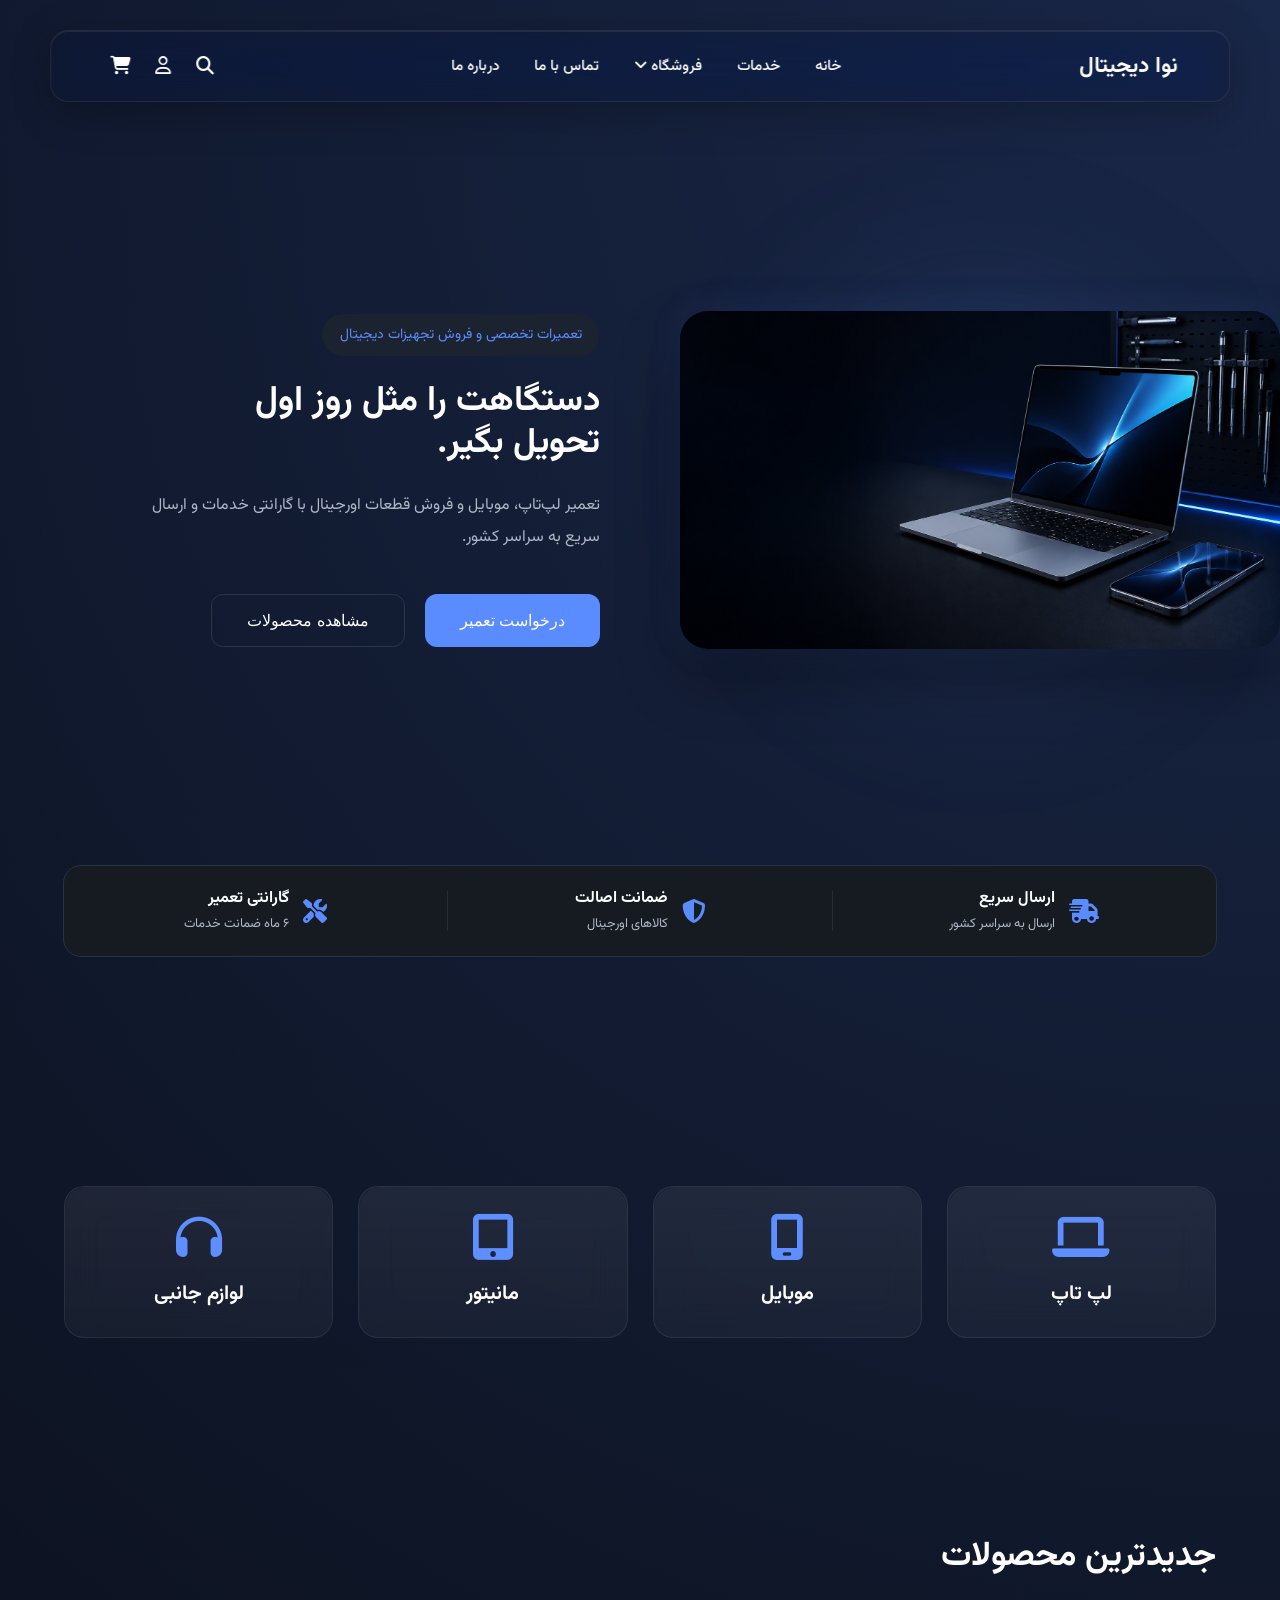
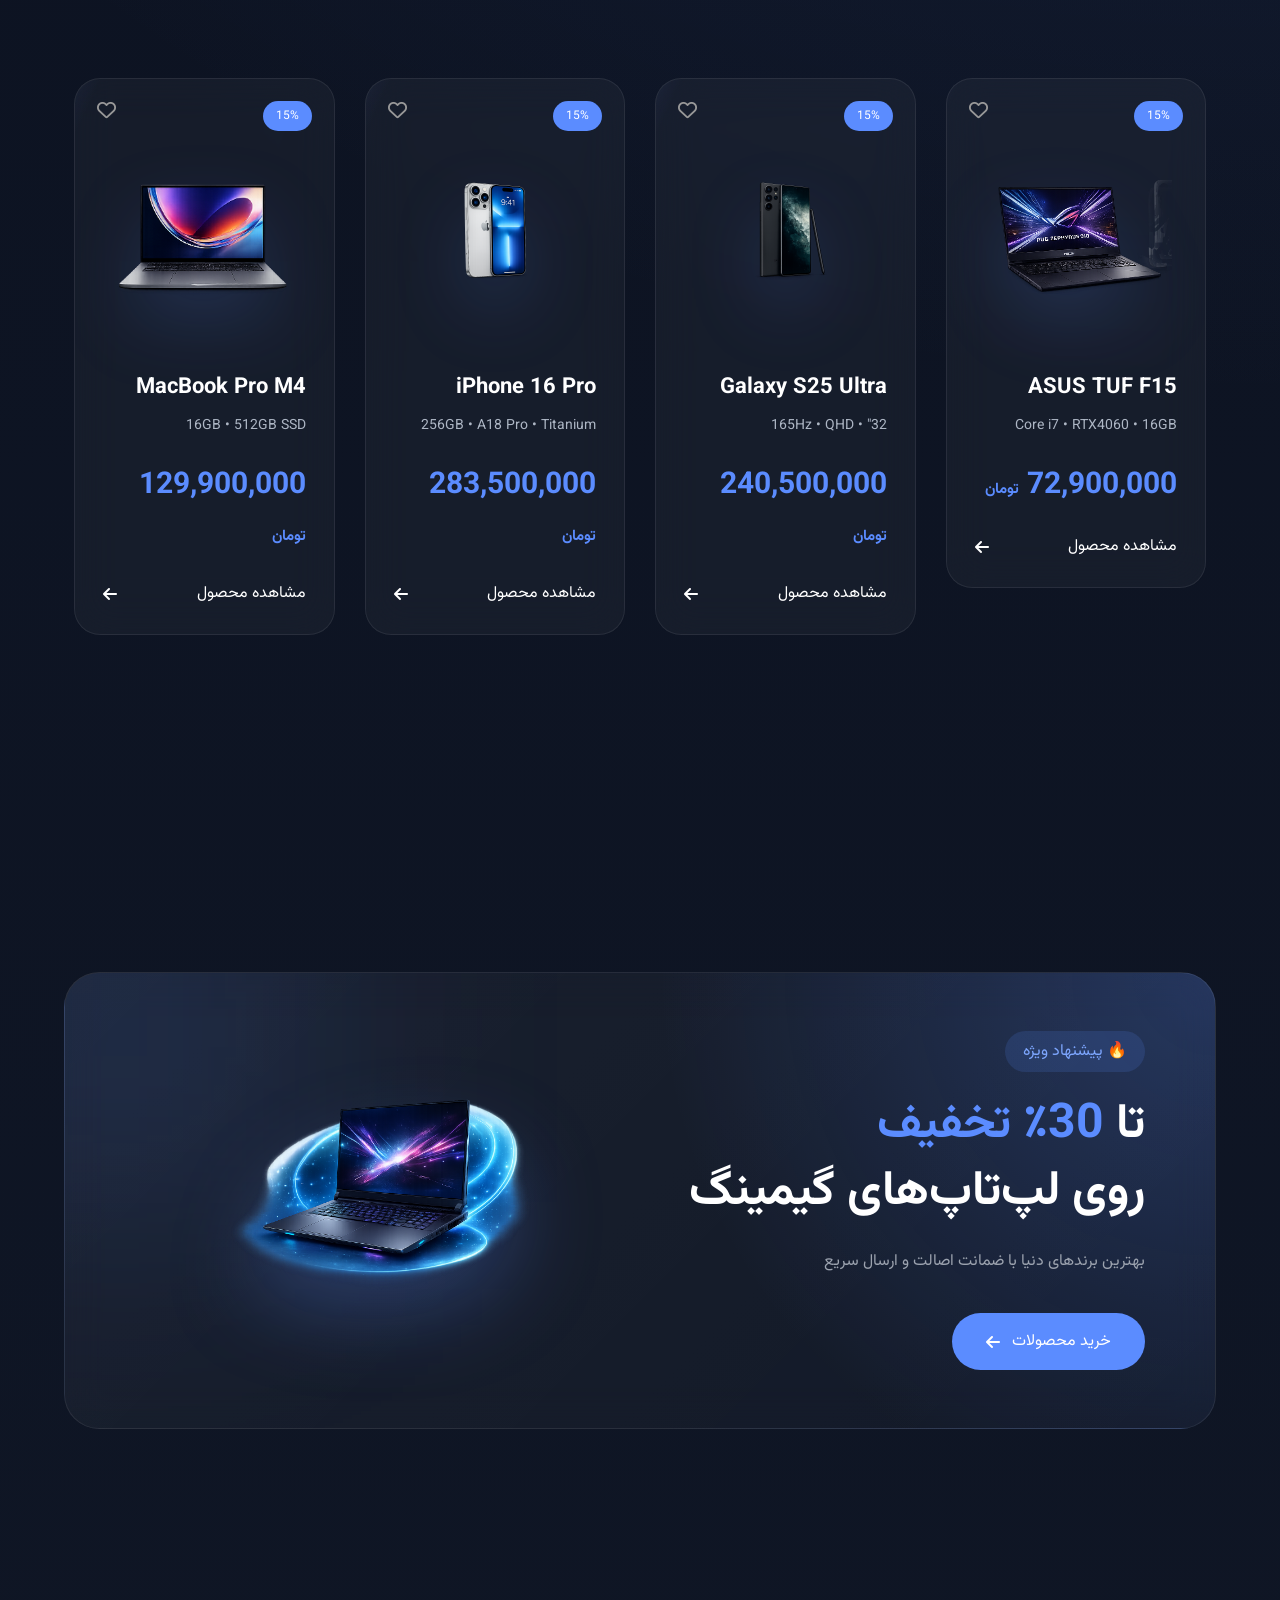
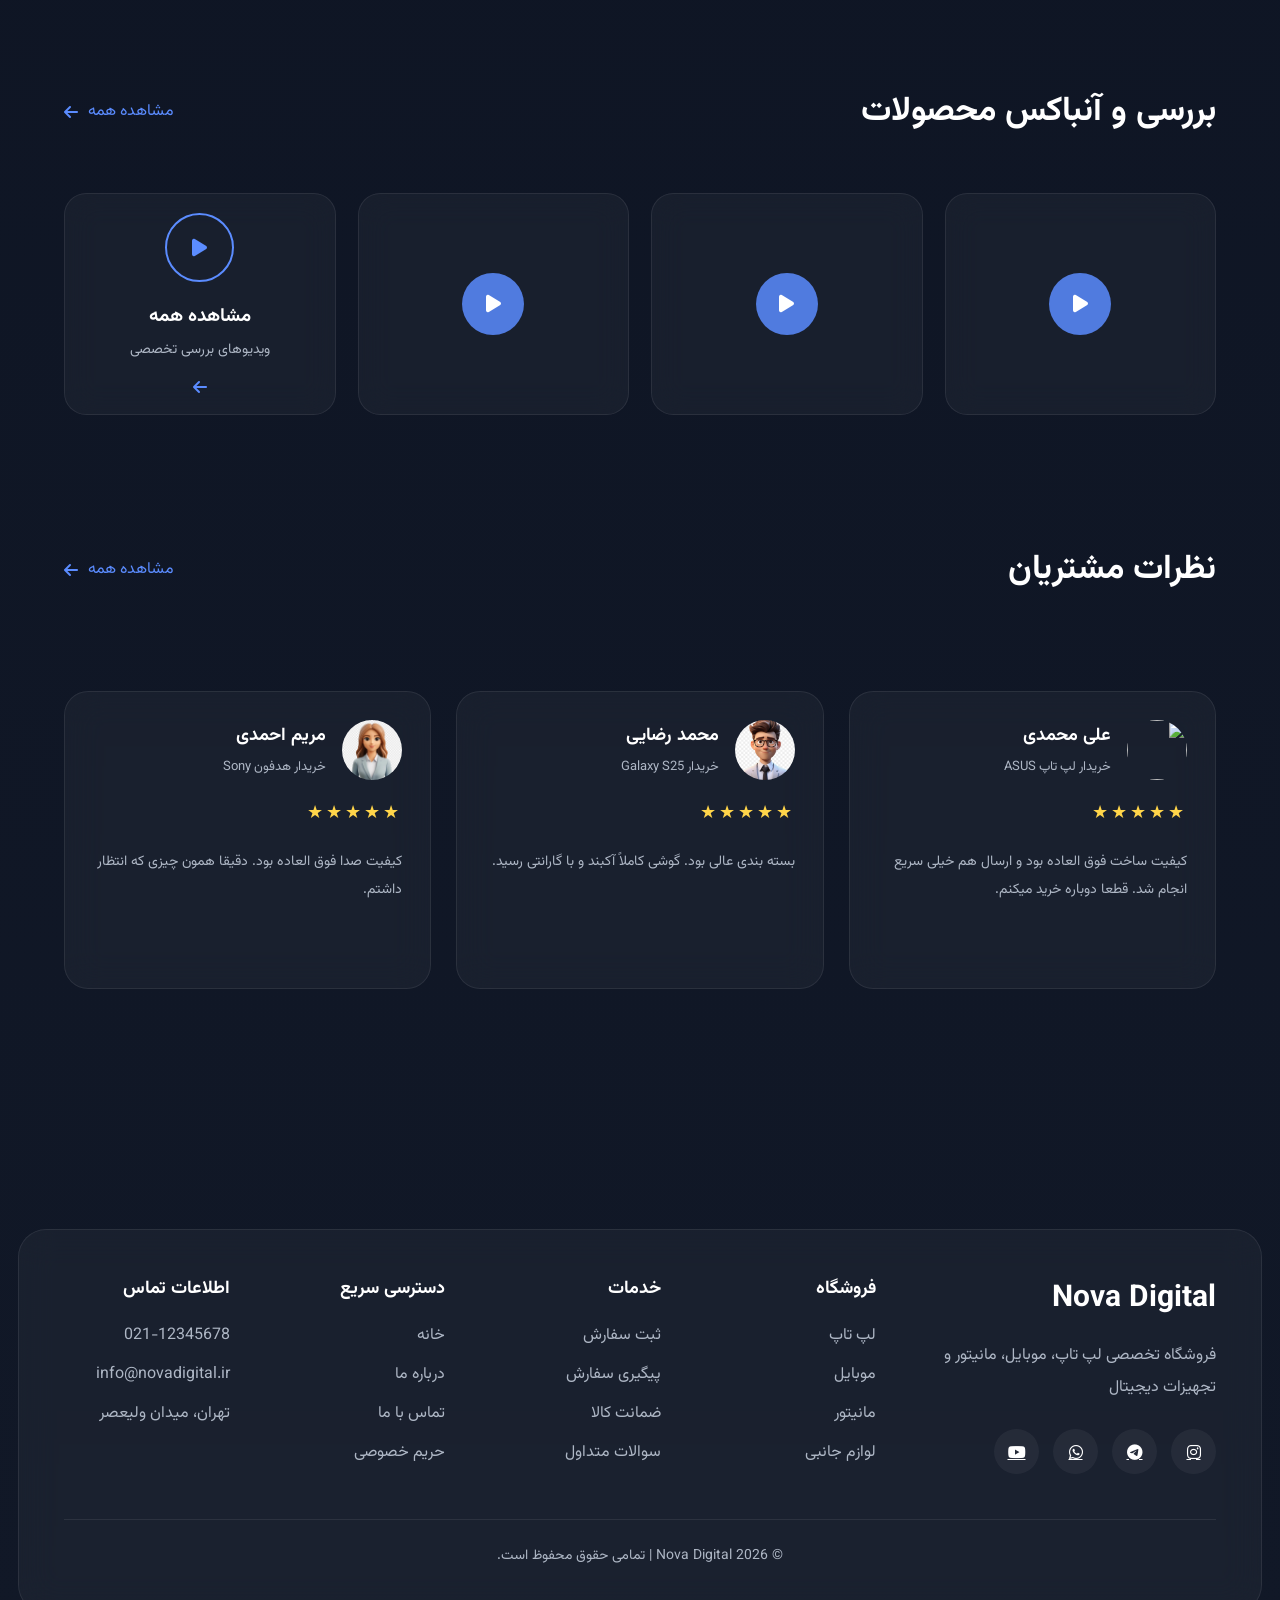
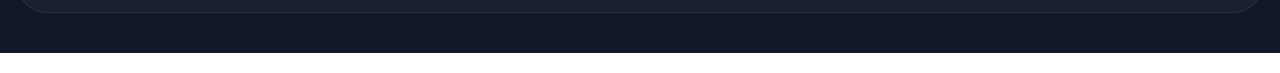
==== index.html @ 033a0010 "change name" ====
<!doctype html>
<html lang="en">
  <head>
    <meta charset="UTF-8" />
    <meta name="viewport" content="width=device-width, initial-scale=1.0" />
    <link
      rel="stylesheet"
      href="https://cdnjs.cloudflare.com/ajax/libs/font-awesome/6.7.2/css/all.min.css"
    />
    <link rel="preconnect" href="https://fonts.googleapis.com" />
    <link rel="preconnect" href="https://fonts.gstatic.com" crossorigin />
    <link
      href="https://fonts.googleapis.com/css2?family=Vazirmatn:wght@100..900&display=swap"
      rel="stylesheet"
    />
    <link
      rel="stylesheet"
      href="https://cdn.jsdelivr.net/npm/swiper@11/swiper-bundle.min.css"
    />
    <title>نوا دیجیتال</title>

    <link rel="stylesheet" href="home.css" />
  </head>

  <body>
    <!-- start header -->
    <header>
      <div class="header-container">
        <div class="logo">
          <img src="logo.png" alt="" />
          <span>نوا دیجیتال</span>
        </div>

        <nav>
          <ul>
            <li><a href="#">خانه</a></li>
            <li><a href="#">خدمات</a></li>

            <li class="dropdown">
              <a href="shop.html">
                فروشگاه
                <i class="fa fa-angle-down"></i>
              </a>

              <ul class="dropdown-menu">
                <li><a href="shop.html#laptops">لپ تاپ</a></li>
                <li><a href="shop.html#mobiles">موبایل</a></li>
                <li><a href="shop.html#monitors">مانیتور</a></li>
                <li><a href="shop.html#accessories">لوازم جانبی</a></li>
              </ul>
            </li>

            <li><a href="#">تماس با ما</a></li>
            <li><a href="#">درباره ما</a></li>
          </ul>
        </nav>

        <!-- دسکتاپ -->
        <div class="header-icons">
          <i class="fa-solid fa-magnifying-glass"></i>
          <i class="fa-regular fa-user"></i>
          <i class="fa-solid fa-cart-shopping"></i>
        </div>

        <!-- موبایل -->
        <div class="mobile-icons">
          <i class="fa-regular fa-heart"></i>
          <i class="fa-solid fa-magnifying-glass"></i>
        </div>
      </div>
    </header>
    <!-- end header -->

    <!-- start hero -->
    <section class="hero">
      <div class="hero-image">
        <img src="image/2.png" Laptop />
      </div>
      <div class="hero-content">
        <span class="hero-tag"> تعمیرات تخصصی و فروش تجهیزات دیجیتال </span>
        <h1>
          دستگاهت را مثل روز اول
          <br />
          تحویل بگیر.
        </h1>
        <p>
          تعمیر لپ‌تاپ، موبایل و فروش قطعات اورجینال با گارانتی خدمات و ارسال
          سریع به سراسر کشور.
        </p>
        <div class="hero-btns">
          <button class="btn-primary">درخواست تعمیر</button>

          <button onclick="location.href = 'shop.html'" class="btn-secondary">
            مشاهده محصولات
          </button>
        </div>
      </div>
    </section>
    <!-- start two hero -->
    <section class="features">
      <div class="feature">
        <i class="fa-solid fa-truck-fast"></i>
        <div>
          <h4>ارسال سریع</h4>
          <span>ارسال به سراسر کشور</span>
        </div>
      </div>

      <div class="line"></div>

      <div class="feature">
        <i class="fa-solid fa-shield-halved"></i>
        <div>
          <h4>ضمانت اصالت</h4>
          <span>کالاهای اورجینال</span>
        </div>
      </div>

      <div class="line"></div>

      <div class="feature">
        <i class="fa-solid fa-screwdriver-wrench"></i>
        <div>
          <h4>گارانتی تعمیر</h4>
          <span>۶ ماه ضمانت خدمات</span>
        </div>
      </div>
    </section>
    <!-- end two hero-->

    <!-- END HERO -->

    <!-- start  categories-->
    <section class="categories">
      <a href="shop.html#laptops" class="cat-card">
        <i class="fa-solid fa-laptop"></i>
        <h3>لپ تاپ</h3>
      </a>

      <a href="shop.html#mobiles" class="cat-card">
        <i class="fa-solid fa-mobile-screen"></i>
        <h3>موبایل</h3>
      </a>

      <a href="shop.html#monitors" class="cat-card">
        <i class="fa-solid fa-tablet-screen-button"></i>
        <h3>مانیتور</h3>
      </a>

      <a href="shop.html#accessories" class="cat-card">
        <i class="fa-solid fa-headphones"></i>
        <h3>لوازم جانبی</h3>
      </a>
    </section>
    <!-- end categories -->

    <!-- start carda -->
    <section class="products">
      <div class="section-title">
        <h2>جدیدترین محصولات</h2>
      </div>
      <div class="swiper myProducts">
        <div class="swiper-wrapper">
          <!-- CARD -->
          <div class="swiper-slide">
            <div class="product-card">
              <span class="badge">15%</span>
              <i class="fa-regular fa-heart favorite"></i>
              <div class="product-image">
                <img src="image/image-1-laptop.png" />
              </div>
              <div class="product-info">
                <h3>ASUS TUF F15</h3>
                <p>Core i7 • RTX4060 • 16GB</p>
                <div class="price">
                  72,900,000
                  <span>تومان</span>
                </div>
                <a href="#">
                  مشاهده محصول
                  <i class="fa-solid fa-arrow-left"></i>
                </a>
              </div>
            </div>
          </div>
          <!-- CARD2 -->
          <div class="swiper-slide">
            <div class="product-card">
              <span class="badge">15%</span>

              <i class="fa-regular fa-heart favorite"></i>

              <div class="product-image">
                <img src="image/image-phone2.png" />
              </div>

              <div class="product-info">
                <h3>Galaxy S25 Ultra</h3>

                <p>32" • 165Hz • QHD</p>

                <div class="price">
                  240,500,000
                  <span>تومان</span>
                </div>

                <a href="#">
                  مشاهده محصول
                  <i class="fa-solid fa-arrow-left"></i>
                </a>
              </div>
            </div>
          </div>
          <!-- card3 -->
          <div class="swiper-slide">
            <div class="product-card">
              <span class="badge">15%</span>
              <i class="fa-regular fa-heart favorite"></i>
              <div class="product-image">
                <img src="image/image-phone1.png" />
              </div>
              <div class="product-info">
                <h3>iPhone 16 Pro</h3>

                <p>256GB • A18 Pro • Titanium</p>

                <div class="price">
                  283,500,000
                  <span>تومان</span>
                </div>

                <a href="#">
                  مشاهده محصول
                  <i class="fa-solid fa-arrow-left"></i>
                </a>
              </div>
            </div>
          </div>
          <!-- card4 -->
          <div class="swiper-slide">
            <div class="product-card">
              <span class="badge">15%</span>

              <i class="fa-regular fa-heart favorite"></i>

              <div class="product-image">
                <img src="image/image-2-laptop.png" />
              </div>

              <div class="product-info">
                <h3>MacBook Pro M4</h3>

                <p>16GB • 512GB SSD</p>

                <div class="price">
                  129,900,000
                  <span>تومان</span>
                </div>

                <a href="#">
                  مشاهده محصول
                  <i class="fa-solid fa-arrow-left"></i>
                </a>
              </div>
            </div>
          </div>
          <!-- card5 -->
          <div class="swiper-slide">
            <div class="product-card">
              <span class="badge">15%</span>
              <i class="fa-regular fa-heart favorite"></i>
              <div class="product-image">
                <img src="image/image-hea1.png" />
              </div>
              <div class="product-info">
                <h3>Sony WH-1000XM5</h3>
                <p>Noise Cancelling • Bluetooth 5.3</p>
                <div class="price">
                  8,900,000
                  <span>تومان</span>
                </div>
                <a href="#">
                  مشاهده محصول
                  <i class="fa-solid fa-arrow-left"></i>
                </a>
              </div>
            </div>
          </div>
          <!-- card6 -->
          <div class="swiper-slide">
            <div class="product-card">
              <span class="badge">15%</span>

              <i class="fa-regular fa-heart favorite"></i>

              <div class="product-image">
                <img src="image/image-1-mani.png" />
              </div>

              <div class="product-info">
                <h3>Samsung Odyssey G5</h3>

                <p>32" • 165Hz • QHD</p>

                <div class="price">
                  24,500,000
                  <span>تومان</span>
                </div>

                <a href="#">
                  مشاهده محصول
                  <i class="fa-solid fa-arrow-left"></i>
                </a>
              </div>
            </div>
          </div>
        </div>
      </div>
    </section>
    <!-- end cards -->

    <!-- start banner -->
    <section class="offer">
      <div class="offer-content">
        <div class="offer-text">
          <span class="offer-badge"> 🔥 پیشنهاد ویژه </span>

          <h2>
            تا <span>30٪ تخفیف</span><br />
            روی لپ‌تاپ‌های گیمینگ
          </h2>

          <p>بهترین برندهای دنیا با ضمانت اصالت و ارسال سریع</p>

          <a href="#">
            خرید محصولات
            <i class="fa-solid fa-arrow-left"></i>
          </a>
        </div>

        <div class="offer-image">
          <img src="image/image-banner.png" alt="" />
        </div>
      </div>
    </section>
    <!-- end banner -->

    <!-- start  videos-->
    <section class="videos">
      <div class="section-title">
        <h2>بررسی و آنباکس محصولات</h2>

        <a href="#">
          مشاهده همه
          <i class="fa-solid fa-arrow-left"></i>
        </a>
      </div>
      <div class="videos-grid">
        <!-- Video 1 -->
        <div class="video-card">
          <video autoplay muted loop playsinline>
            <source src="video/laptop1.mp4" type="video/mp4" />
          </video>
          <div class="video-overlay">
            <div class="play-btn">
              <i class="fa-solid fa-play"></i>
            </div>

            <h3>بررسی لپ تاپ ASUS TUF</h3>
          </div>
        </div>

        <!-- Video 2 -->
        <div class="video-card" data-video="video/video/s25 ultra.mp4">
          <video autoplay muted loop playsinline>
            <source src="video/s25 ultra.mp4" type="video/mp4" />
          </video>

          <div class="video-overlay">
            <div class="play-btn">
              <i class="fa-solid fa-play"></i>
            </div>

            <h3>بررسی Galaxy S25 Ultra</h3>
          </div>
        </div>

        <!-- Video 3 -->
        <div class="video-card">
          <video autoplay muted loop playsinline>
            <source src="video/sony.mp4" type="video/mp4" />
          </video>

          <div class="video-overlay">
            <div class="play-btn">
              <i class="fa-solid fa-play"></i>
            </div>

            <h3>بررسی Sony WH-1000XM5</h3>
          </div>
        </div>

        <!-- More -->
        <div class="video-more">
          <div class="play-circle">
            <i class="fa-solid fa-play"></i>
          </div>

          <h3>مشاهده همه</h3>

          <p>ویدیوهای بررسی تخصصی</p>

          <i class="fa-solid fa-arrow-left arrow"></i>
        </div>
      </div>
    </section>

    <!-- modal videos -->
    <div class="video-modal">
      <div class="modal-content">
        <button class="close-modal">
          <i class="fa-solid fa-xmark"></i>
        </button>

        <video class="modal-video" controls>
          <source src="video/laptop1.mp4" type="video/mp4" />
        </video>
      </div>
    </div>

    <!-- end videos -->

    <!-- start reviews-->
    <section class="reviews">
      <div class="section-title">
        <h2>نظرات مشتریان</h2>
        <a href="#">
          مشاهده همه
          <i class="fa-solid fa-arrow-left"></i>
        </a>
      </div>
      <div class="swiper reviewSwiper">
        <div class="swiper-wrapper">
          <!-- Review 1 -->
          <div class="swiper-slide">
            <div class="review-card">
              <div class="review-top">
                <img src="images/user1.jpg" />

                <div>
                  <h3>علی محمدی</h3>

                  <span>خریدار لپ تاپ ASUS</span>
                </div>
              </div>

              <div class="stars">★★★★★</div>

              <p>
                کیفیت ساخت فوق العاده بود و ارسال هم خیلی سریع انجام شد. قطعا
                دوباره خرید میکنم.
              </p>
            </div>
          </div>
          <!-- Review 2 -->
          <div class="swiper-slide">
            <div class="review-card">
              <div class="review-top">
                <img src="person/three.jpg" />

                <div>
                  <h3>محمد رضایی</h3>

                  <span>خریدار Galaxy S25</span>
                </div>
              </div>

              <div class="stars">★★★★★</div>

              <p>بسته بندی عالی بود. گوشی کاملاً آکبند و با گارانتی رسید.</p>
            </div>
          </div>
          <!-- Review 3 -->
          <div class="swiper-slide">
            <div class="review-card">
              <div class="review-top">
                <img src="person/two.jpg" />

                <div>
                  <h3>مریم احمدی</h3>

                  <span>خریدار هدفون Sony</span>
                </div>
              </div>

              <div class="stars">★★★★★</div>

              <p>کیفیت صدا فوق العاده بود. دقیقا همون چیزی که انتظار داشتم.</p>
            </div>
          </div>
          <!--Review 4 -->
          <div class="swiper-slide">
            <div class="review-card">
              <div class="review-top">
                <img src="person/one.jpg" />

                <div>
                  <h3>محمد امیری</h3>

                  <span>خریدار 16promax</span>
                </div>
              </div>

              <div class="stars">★★★★★</div>

              <p>بسته بندی عالی بود. گوشی کاملاً آکبند و با گارانتی رسید.</p>
            </div>
          </div>
        </div>
      </div>
    </section>
    <!-- end reviews -->

    <!-- start footer -->
    <footer class="footer">
      <div class="footer-content">
        <div class="footer-about">
          <h2>Nova Digital</h2>

          <p>فروشگاه تخصصی لپ تاپ، موبایل، مانیتور و تجهیزات دیجیتال</p>

          <div class="footer-social">
            <a href="#"><i class="fa-brands fa-instagram"></i></a>

            <a href="#"><i class="fa-brands fa-telegram"></i></a>

            <a href="#"><i class="fa-brands fa-whatsapp"></i></a>

            <a href="#"><i class="fa-brands fa-youtube"></i></a>
          </div>
        </div>

        <div class="footer-links">
          <div>
            <h3>فروشگاه</h3>

            <a href="#">لپ تاپ</a>

            <a href="#">موبایل</a>

            <a href="#">مانیتور</a>

            <a href="#">لوازم جانبی</a>
          </div>

          <div>
            <h3>خدمات</h3>

            <a href="#">ثبت سفارش</a>

            <a href="#">پیگیری سفارش</a>

            <a href="#">ضمانت کالا</a>

            <a href="#">سوالات متداول</a>
          </div>

          <div>
            <h3>دسترسی سریع</h3>

            <a href="#">خانه</a>

            <a href="#">درباره ما</a>

            <a href="#">تماس با ما</a>

            <a href="#">حریم خصوصی</a>
          </div>

          <div>
            <h3>اطلاعات تماس</h3>

            <span>021-12345678</span>

            <span>info@novadigital.ir</span>

            <span>تهران، میدان ولیعصر</span>
          </div>
        </div>
      </div>

      <div class="footer-bottom">
        © 2026 Nova Digital | تمامی حقوق محفوظ است.
      </div>
    </footer>
    <!-- end footer -->

    <!-- start responsiv -->
    <nav class="bottom-nav">
      <a href="#" class="active">
        <i class="fa-solid fa-house"></i>
        <span>خانه</span>
      </a>

      <a href="#">
        <i class="fa-solid fa-layer-group"></i>
        <span>دسته‌ها</span>
      </a>

      <a href="#">
        <i class="fa-solid fa-magnifying-glass"></i>
        <span>جستجو</span>
      </a>

      <a href="#">
        <i class="fa-solid fa-cart-shopping"></i>
        <span>سبد</span>
      </a>

      <a href="#">
        <i class="fa-regular fa-user"></i>
        <span>حساب</span>
      </a>
    </nav>

    <!-- end responsiv -->
    <script src="https://cdn.jsdelivr.net/npm/swiper@11/swiper-bundle.min.js"></script>
    <script src="home.js"></script>
  </body>
</html>
---- home.css ----
* {
  margin: 0;
  padding: 0;
}

:root {
  --bg: #0b0f19;
  --section: #111827;
  --card: #161b22;
  --primary: #5b8cff;
  --primary-hover: #3d73f4;
  --text: #ffffff;
  --text-secondary: #aeb7c5;
  --border: #293244;
  --success: #22c55e;
  --danger: #ef4444;
  --warning: #f59e0b;
}
body {
  direction: rtl;
  font-family: "Vazirmatn", sans-serif;
  background:
    radial-gradient(
      circle at top right,
      rgba(91, 140, 255, 0.18),
      transparent 40%
    ),
    linear-gradient(180deg, #0b1120, #111827);
}
/* ===========================
        HEADER
=========================== */

header {
  position: fixed;
  top: 30px;
  left: 50%;
  transform: translateX(-50%);
  width: 92%;
  max-width: 1450px;
  height: 70px;
  border-radius: 18px;
  background: rgba(18, 24, 38, 0.35);
  backdrop-filter: blur(25px) saturate(180%);
  -webkit-backdrop-filter: blur(18px) saturate(180%);
  border: 1px solid rgba(255, 255, 255, 0.08);
  box-shadow:
    0 10px 40px rgba(0, 0, 0, 0.25),
    inset 0 1px rgba(255, 255, 255, 0.08);
  z-index: 9999;
}

.header-container {
  width: 95%;
  height: 100%;
  display: flex;
  justify-content: space-between;
  align-items: center;
}

/* ===========================
        LOGO
=========================== */

.logo {
  display: flex;
  align-items: center;
  justify-content: center;
  gap: 12px;
  font-size: 22px;
  font-weight: 700;
  color: var(--text);
  cursor: pointer;
}

.logo img {
  width: 40px;
}

/* ===========================
        MENU
=========================== */

nav ul {
  display: flex;
  align-items: center;
  gap: 35px;
  list-style: none;
}
nav ul li {
  position: relative;
}
nav ul li a {
  text-decoration: none;
  color: var(--text);
  font-size: 15px;
  font-weight: 500;
  transition: 0.3s;
}

nav ul li a:hover {
  color: var(--primary-hover);
}

/* ===========================
        DROPDOWN
=========================== */

.dropdown-menu {
  position: absolute;
  top: 20px;
  left: -10px;
  width: 220px;
  background: var(--card);
  border-radius: 12px;
  padding: 15px 0;
  display: none;
  box-shadow: 0 10px 30px rgba(0, 0, 0, 0.25);
  direction: rtl;
}

.dropdown-menu li {
  padding: 12px 20px;
}

.dropdown:hover .dropdown-menu {
  display: block;
}

/* ===========================
        ICONS
=========================== */

.header-icons {
  display: flex;
  align-items: center;
  gap: 25px;
}

.header-icons i {
  font-size: 18px;
  color: var(--text);
  cursor: pointer;
  transition: 0.3s;
}

.header-icons i:hover {
  color: var(--primary);
  transform: translateY(-3px);
}
/* start hero */
.hero {
  width: 100%;
  margin: -60px auto;
  height: 120vh;
  display: flex;
  justify-content: space-between;
  align-items: center;
  gap: 80px;
}

.hero-content {
  flex: 1;
}

.hero-tag {
  display: inline-block;
  padding: 10px 18px;
  border-radius: 30px;
  background: #1b2230;
  color: var(--primary);
  font-size: 14px;
  margin-bottom: 25px;
}

.hero-content h1 {
  font-size: 35px;
  line-height: 1.2;
  color: var(--text);
  margin-bottom: 25px;
}

.hero-content p {
  width: 80%;
  color: var(--text-secondary);
  line-height: 2;
  margin-bottom: 40px;
}

.hero-btns {
  display: flex;
  gap: 20px;
}
.btn-primary {
  padding: 16px 35px;
  border: none;
  border-radius: 12px;
  background: var(--primary);
  color: #fff;
  cursor: pointer;
  font-size: 16px;
}
.btn-secondary {
  padding: 16px 35px;
  border: 1px solid #2b3548;
  background: none;
  color: #fff;
  border-radius: 12px;
  cursor: pointer;
  font-size: 16px;
}
.btn-primary:hover {
  transform: translateY(-6px);
  background: var(--primary-hover);
  box-shadow: 0 15px 35px rgba(91, 140, 255, 0.35);
}
.btn-secondary:hover {
  transform: translateY(-6px);
  border-color: var(--primary-hoverprimary);
  box-shadow: 0 15px 35px rgba(91, 140, 255, 0.35);
}
.hero-image {
  flex: 1;
  display: flex;
  justify-content: center;
  align-items: center;
  position: relative;
}
.hero-image::before {
  content: "";
  position: absolute;

  width: 500px;
  height: 500px;

  background: radial-gradient(
    circle,
    rgba(91, 140, 255, 0.25) 0%,
    rgba(91, 140, 255, 0.12) 35%,
    transparent 70%
  );

  filter: blur(70px);
  z-index: -1;
}
.hero-image img {
  width: 100%;
  max-width: 650px;

  border-radius: 28px;

  transition: 0.5s ease;

  box-shadow:
    0 30px 60px rgba(0, 0, 0, 0.35),
    0 0 35px rgba(91, 140, 255, 0.12);
}
.hero-image img:hover {
  transform: translateY(-8px) rotate(-1.5deg) scale(1.02);
  box-shadow:
    0 45px 80px rgba(0, 0, 0, 0.45),
    0 0 60px rgba(91, 140, 255, 0.28);
}
/* start hero2 */
.features {
  width: 90%;
  margin: -155px auto;
  height: 90px;
  background: var(--card);
  border: 1px solid var(--border);
  border-radius: 18px;
  display: flex;
  align-items: center;
  justify-content: space-evenly;
}

.feature {
  width: 30%;
  display: flex;
  align-items: center;
  justify-content: center;
  gap: 14px;
  height: 100%;
  border-radius: 16px;
  cursor: pointer;
  transition: 0.35s ease;
}

.feature:hover {
  transform: translateY(-6px);
  background: rgba(91, 140, 255, 0.05);
  box-shadow: 0 15px 35px rgba(91, 140, 255, 0.25);
}

.feature i {
  font-size: 24px;
  color: var(--primary);
  transition: 0.35s ease;
}

.feature:hover i {
  transform: scale(1.15);
  color: var(--primary-hover);
}
.feature h4 {
  color: var(--text);
  transition: 0.35s ease;
}
.feature:hover h4 {
  color: var(--primary);
}
.feature span {
  font-size: 13px;

  color: var(--text-secondary);
}
.line {
  width: 1px;
  height: 40px;
  background: rgba(255, 255, 255, 0.08);
}
/* end hero2 */

/*==========================
      Categories
==========================*/

.categories {
  width: 90%;
  margin: 30% auto;
  display: grid;
  grid-template-columns: repeat(4, 1fr);
  gap: 25px;
}
.categories a{
  text-decoration: none;
}

.cat-card {
  position: relative;
  overflow: hidden;
  height: 150px;
  display: flex;
  flex-direction: column;
  justify-content: center;
  align-items: center;
  gap: 18px;
  border-radius: 20px;
  cursor: pointer;
  background: rgba(255, 255, 255, 0.04);
  backdrop-filter: blur(18px);
  -webkit-backdrop-filter: blur(18px);
  border: 1px solid rgba(255, 255, 255, 0.08);
  transition: 0.35s;
}

/* نور متحرک */

.cat-card::before {
  content: "";
  position: absolute;
  top: 0;
  left: -120%;
  width: 60%;
  height: 100%;
  background: linear-gradient(
    90deg,
    transparent,
    rgba(91, 140, 255, 0.35),
    transparent
  );
  transform: skewX(-25deg);
  transition: 0.8s;
}

/* لایه شیشه‌ای */

.cat-card::after {
  content: "";
  position: absolute;
  inset: 0;
  border-radius: 22px;
  background: linear-gradient(180deg, rgba(255, 255, 255, 0.03), transparent);
  pointer-events: none;
}

/* Hover */

.cat-card:hover {
  transform: translateY(-8px);
  border-color: rgba(91, 140, 255, 0.35);
  box-shadow:
    0 20px 40px rgba(91, 140, 255, 0.18),
    0 0 30px rgba(91, 140, 255, 0.12);
}

.cat-card:hover::before {
  top: -40%;
  left: -140%;
}

.cat-card i {
  font-size: 46px;
  color: var(--primary);
  transition: 0.35s;
}

.cat-card:hover i {
  transform: scale(1.12);
}

.cat-card h3 {
  color: var(--text);
  font-size: 20px;
  font-weight: 700;
  position: relative;
  z-index: 2;
  transition: 0.3s;
}

.cat-card:hover h3 {
  color: var(--primary);
}
/* ens Categories */

/* start cards */
.products {
  width: 90%;
  height: max-content;
  margin: -15% auto;
}

.section-title {
  height: max-content;
  display: flex;
  justify-content: space-between;
  align-items: center;
  margin-bottom: 35px;
}
.swiper {
  height: 66vh;
}

.section-title h2 {
  color: var(--text);
  font-size: 34px;
  font-weight: 700;
}

.section-title a {
  color: var(--primary);
  text-decoration: none;
}

.myProducts {
  overflow: hidden;
  padding: 10px;
}

.product-card {
  top: 30px;
  position: relative;
  padding: 28px;
  border-radius: 26px;
  background: rgba(255, 255, 255, 0.04);
  backdrop-filter: blur(20px);
  -webkit-backdrop-filter: blur(20px);
  border: 1px solid rgba(255, 255, 255, 0.08);
  transition: 0.45s;
  overflow: hidden;
}

.product-card::before {
  content: "";
  position: absolute;
  left: -100%;
  top: 0;
  width: 60%;
  height: 100%;
  background: linear-gradient(
    90deg,
    transparent,
    rgba(91, 140, 255, 0.15),
    transparent
  );
  transform: skewX(-25deg);
  transition: 1s;
}

.product-card:hover::before {
  left: 180%;
}

.product-card:hover {
  transform: translateY(-12px);
  border-color: rgba(91, 140, 255, 0.25);
  box-shadow: 0 25px 60px rgba(0, 0, 0, 0.25);
}

.favorite {
  position: absolute;
  left: 22px;
  top: 22px;
  font-size: 19px;
  cursor: pointer;
  color: #999;
  transition: 0.3s;
}

.favorite:hover {
  color: #ff4b72;
  transform: scale(1.15);
}

.badge {
  position: absolute;
  right: 22px;
  top: 22px;
  background: var(--primary);
  color: white;
  padding: 6px 13px;
  border-radius: 30px;
  font-size: 12px;
}

.product-image {
  display: flex;
  justify-content: center;
  align-items: center;
  height: 230px;
  margin-top: 15px;
}

.product-image img {
  width: 95%;
  transition: 0.5s;
  filter: drop-shadow(0 30px 35px rgba(91, 140, 255, 0.15));
}

.product-card:hover img {
  transform: translateY(-12px) scale(1.05);
}

.product-info h3 {
  margin-top: 18px;
  font-size: 22px;
  color: var(--text);
}

.product-info p {
  margin: 10px 0;
  color: var(--text-secondary);
  font-size: 14px;
}

.price {
  font-size: 30px;
  font-weight: 700;
  color: var(--primary);
  margin: 25px 0;
}

.price span {
  font-size: 15px;
}

.product-info a {
  display: flex;
  justify-content: space-between;
  align-items: center;
  text-decoration: none;
  color: white;
  transition: 0.3s;
}

.product-info a:hover {
  color: var(--primary);
}

.product-info a i {
  transition: 0.3s;
}

.product-info a:hover i {
  transform: translateX(-7px);
}

/* start banner */
.offer {
  width: 90%;
  margin: 40% auto;
}

.offer-content {
  height: 35vh;
  display: flex;
  justify-content: space-between;
  align-items: center;
  padding: 70px;
  border-radius: 35px;
  background:
    radial-gradient(
      circle at top right,
      rgba(91, 140, 255, 0.25),
      transparent 45%
    ),
    linear-gradient(
      135deg,
      rgba(255, 255, 255, 0.05),
      rgba(255, 255, 255, 0.02)
    );
  backdrop-filter: blur(20px);
  border: 1px solid rgba(255, 255, 255, 0.08);
  overflow: hidden;
  position: relative;
}

.offer-content::before {
  content: "";
  position: absolute;
  width: 350px;
  height: 350px;
  background: rgba(91, 140, 255, 0.15);
  filter: blur(130px);
  left: -120px;
  top: -120px;
}

.offer-text {
  width: 50%;
  position: relative;
  z-index: 2;
}

.offer-badge {
  display: inline-block;
  padding: 8px 18px;
  border-radius: 30px;
  background: rgba(91, 140, 255, 0.15);
  color: #7ea7ff;
  margin-bottom: 20px;
}

.offer-text h2 {
  color: white;
  font-size: 48px;
  line-height: 1.4;
  margin-bottom: 20px;
}

.offer-text h2 span {
  color: #5b8cff;
}

.offer-text p {
  color: #9ca3af;
  line-height: 2;
  margin-bottom: 35px;
}

.offer-text a {
  display: inline-flex;
  gap: 12px;
  align-items: center;
  text-decoration: none;
  padding: 16px 34px;
  border-radius: 50px;
  background: #5b8cff;
  color: white;
  transition: 0.35s;
}

.offer-text a:hover {
  transform: translateY(-5px);
  box-shadow: 0 15px 35px rgba(91, 140, 255, 0.35);
}

.offer-image {
  width: 45%;
  text-align: center;
  position: relative;
  z-index: 2;
}

.offer-image img {
  width: 95%;
  animation: float 4s ease-in-out infinite;
  filter: drop-shadow(0 40px 40px rgba(91, 140, 255, 0.25));
}

@keyframes float {
  0%,
  100% {
    transform: translateY(0);
  }
  50% {
    transform: translateY(-18px);
  }
}
/* end banner */

/* start videos */
.videos {
  width: 90%;
  margin: -20% auto;
}

.section-title {
  display: flex;
  justify-content: space-between;
  align-items: center;
  margin-bottom: 55px;
}

.section-title h2 {
  color: var(--text);
  font-size: 34px;
}

.section-title a {
  color: var(--primary);
  text-decoration: none;
  display: flex;
  align-items: center;
  gap: 10px;
}

.section-title a i {
  transition: 0.3s;
}

.section-title a:hover i {
  transform: translateX(-6px);
}

.videos-grid {
  display: grid;
  grid-template-columns: repeat(4, 1fr);
  gap: 22px;
}

.video-card,
.video-more {
  height: 220px;
  border-radius: 22px;
  overflow: hidden;
  position: relative;
  background: rgba(255, 255, 255, 0.04);
  backdrop-filter: blur(16px);
  border: 1px solid rgba(255, 255, 255, 0.08);
  transition: 0.4s;
}

.video-card:hover,
.video-more:hover {
  transform: translateY(-8px);

  border-color: rgba(91, 140, 255, 0.25);

  box-shadow: 0 18px 35px rgba(91, 140, 255, 0.12);
}

.video-card video {
  width: 100%;
  height: 100%;
  object-fit: cover;
  transition: 0.5s;
}

.video-card:hover video {
  transform: scale(1.08);
}

.video-overlay {
  pointer-events: none;
  /* position: absolute;
  inset: 0; */
  background: linear-gradient(to top, rgba(0, 0, 0, 0.8), transparent);
  display: flex;
  flex-direction: column;
  justify-content: flex-end;
  padding: 22px;
}

.play-btn {
  position: absolute;
  top: 50%;
  left: 50%;
  transform: translate(-50%, -50%);
  width: 62px;
  height: 62px;
  border-radius: 50%;
  background: rgba(91, 140, 255, 0.85);
  display: flex;
  justify-content: center;
  align-items: center;
  color: white;
  font-size: 20px;
}

.video-overlay h3 {
  color: white;

  font-size: 17px;
}

.video-more {
  display: flex;
  flex-direction: column;
  justify-content: center;
  align-items: center;
  text-align: center;
}

.play-circle {
  width: 65px;
  height: 65px;
  border-radius: 50%;
  border: 2px solid var(--primary);
  display: flex;
  justify-content: center;
  align-items: center;
  color: var(--primary);
  font-size: 20px;
  margin-bottom: 20px;
}

.video-more h3 {
  color: white;

  margin-bottom: 8px;
}

.video-more p {
  color: var(--text-secondary);

  font-size: 14px;
}

.arrow {
  margin-top: 18px;

  color: var(--primary);

  transition: 0.3s;
}

.video-more:hover .arrow {
  transform: translateX(-8px);
}

.play-circle:hover {
  background: var(--primary);

  color: white;
}

@media (max-width: 992px) {
  .videos-grid {
    grid-template-columns: repeat(2, 1fr);
  }
}

@media (max-width: 600px) {
  .videos-grid {
    grid-template-columns: 1fr;
  }
}

/* modal videos */
.video-modal {
  position: fixed;
  inset: 0;
  background: rgba(0, 0, 0, 0.75);
  backdrop-filter: blur(10px);
  display: none;
  justify-content: center;
  align-items: center;
  z-index: 9999;
}

.modal-content {
  width: 80%;
  max-width: 900px;
  position: relative;
  background: #111;
  border-radius: 25px;
  overflow: hidden;
  border: 1px solid rgba(255, 255, 255, 0.1);
}

.modal-video {
  width: 100%;
  display: block;
}

.close-modal {
  position: absolute;
  top: 15px;
  right: 15px;
  width: 45px;
  height: 45px;
  border-radius: 50%;
  border: none;
  background: rgba(255, 255, 255, 0.15);
  color: white;
  font-size: 20px;
  cursor: pointer;
  z-index: 2;
}

.close-modal:hover {
  background: #5b8cff;
}
/* end modal */

/* start reviews*/
.reviews {
  width: 90%;
  height: 60%;
  margin: 30% auto;
}

.reviewSwiper {
  margin-top: 35px;
  height: 50vh;
}

.review-card {
  background: rgba(255, 255, 255, 0.04);
  border: 1px solid rgba(255, 255, 255, 0.08);
  backdrop-filter: blur(18px);
  border-radius: 24px;
  padding: 28px;
  transition: 0.4s;
  height: 240px;
  margin-top: 40px;
}

.review-card:hover {
  transform: translateY(-8px);
  border-color: rgba(91, 140, 255, 0.25);
  box-shadow: 0 18px 40px rgba(91, 140, 255, 0.12);
}

.review-top {
  display: flex;
  align-items: center;
  gap: 16px;
}

.review-top img {
  width: 60px;
  height: 60px;
  border-radius: 50%;
  object-fit: cover;
}

.review-top h3 {
  color: white;
  font-size: 18px;
  margin-bottom: 4px;
}

.review-top span {
  color: var(--text-secondary);
  font-size: 13px;
}

.stars {
  color: #ffd54a;
  font-size: 18px;
  margin: 20px 0;
  letter-spacing: 3px;
}

.review-card p {
  color: var(--text-secondary);
  line-height: 2;
  font-size: 14px;
}
/* end reviews */

/* start footer */
.footer {
  width: 90%;
  margin: -20% auto 40px;
  padding: 45px;
  background: rgba(255, 255, 255, 0.04);
  backdrop-filter: blur(18px);
  border: 1px solid rgba(255, 255, 255, 0.08);
  border-radius: 28px;
}

.footer-content {
  display: flex;
  justify-content: space-between;
  gap: 60px;
  flex-wrap: wrap;
}

.footer-about {
  width: 280px;
}

.footer-about h2 {
  color: #fff;
  font-size: 30px;
  margin-bottom: 18px;
}

.footer-about p {
  color: var(--text-secondary);
  line-height: 2;
  margin-bottom: 25px;
}

.footer-social {
  display: flex;
  gap: 14px;
}

.footer-social a {
  width: 45px;
  height: 45px;
  border-radius: 50%;
  display: flex;
  justify-content: center;
  align-items: center;
  background: rgba(255, 255, 255, 0.05);
  color: white;
  transition: 0.35s;
}

.footer-social a:hover {
  background: var(--primary);
  transform: translateY(-5px);
}

.footer-links {
  display: grid;
  grid-template-columns: repeat(4, 1fr);
  gap: 50px;
  flex: 1;
}

.footer-links h3 {
  color: #fff;
  margin-bottom: 20px;
  font-size: 18px;
}

.footer-links a,
.footer-links span {
  display: block;
  margin-bottom: 14px;
  color: var(--text-secondary);
  text-decoration: none;
  transition: 0.3s;
}

.footer-links a:hover {
  color: var(--primary);
  padding-right: 6px;
}

.footer-bottom {
  margin-top: 40px;
  padding-top: 25px;
  border-top: 1px solid rgba(255, 255, 255, 0.08);
  text-align: center;
  color: var(--text-secondary);
  font-size: 14px;
}

@media (max-width: 992px) {
  .footer-content {
    flex-direction: column;
  }

  .footer-links {
    grid-template-columns: repeat(2, 1fr);
  }
}

@media (max-width: 600px) {
  .footer-links {
    grid-template-columns: 1fr;
  }
}

/* ================= MOBILE ================= */

.bottom-nav {
  display: none;
}
.mobile-icons {
  display: none;
}

@media (max-width: 440px) {
  html,
  body {
    overflow-x: hidden;
  }

  /* ================= HEADER ================= */

  header {
    width: 90%;
    height: max-content;
    padding: 15px;
    margin: auto;
    display: flex;
    justify-content: space-between;
    align-items: center;
  }

  header span {
    display: flex;
    justify-content: center;
    align-items: center;
    margin-right: 40px;
  }

  header p {
    margin: auto;
  }

  header nav,
  .header-icons {
    display: none;
  }
  .header-icons {
    display: none;
  }
  .mobile-icons {
    display: flex;
    align-items: center;
    gap: 18px;
  }

  .mobile-icons i {
    font-size: 16px;
    color: #fff;
    cursor: pointer;
    transition: 0.3s;
  }

  .mobile-icons i:hover {
    color: var(--primary);
  }
  /* ================= HERO ================= */

  .hero {
    display: flex;
    flex-direction: column-reverse;
    justify-content: center;
    text-align: center;
    margin-top: 40%;
  }

  .hero-image img {
    display: none;
  }

  .hero-content h1 {
    margin: auto;
    font-size: 16px;
    line-height: 1.6;
  }

  .hero-btns {
    width: 70%;
    margin-right: 12%;
    display: flex;
    flex-direction: column;
  }

  /* ================= FEATURES ================= */

  .features {
    width: 95%;
    margin-top: -160%;
    gap: 15px;
    font-size: 12px;
  }

  .features:hover {
    display: none;
  }

  .line {
    display: none;
  }

  /* ================= BOTTOM NAV ================= */

  .bottom-nav {
    position: fixed;
    left: 50%;
    bottom: 15px;
    transform: translateX(-50%);
    width: 95%;
    height: 70px;
    display: flex;
    justify-content: space-around;
    align-items: center;
    border-radius: 22px;
    background: rgba(15, 15, 15, 0.82);
    backdrop-filter: blur(18px);
    border: 1px solid rgba(255, 255, 255, 0.08);

    z-index: 9999;
  }

  .bottom-nav a {
    flex: 1;
    display: flex;
    flex-direction: column;
    justify-content: center;
    align-items: center;
    gap: 6px;
    text-decoration: none;
    color: #9ca3af;
    font-size: 12px;
    transition: 0.35s;
  }

  .bottom-nav a i {
    font-size: 20px;
  }

  .bottom-nav a.active {
    color: var(--primary);
  }

  .bottom-nav a:hover {
    color: var(--primary);
    transform: translateY(-5px);
  }

  /* ================= CATEGORIES ================= */

  .categories {
    width: 92%;
    margin-top: 55%;

    display: grid;
    grid-template-columns: repeat(2, 1fr);
    gap: 16px;
  }

  .cat-card {
    padding: 22px 15px;
    border-radius: 18px;
  }

  .cat-card i {
    font-size: 32px;
    margin-bottom: 12px;
  }

  .cat-card h3 {
    font-size: 16px;
  }

  /* ================= PRODUCTS ================= */

  .swiper-slide {
    width: 100%;
  }

  .product-card {
    width: 80%;
    gap: 10%;
  }

  /* ================= OFFER ================= */

  .offer-content {
    display: flex;
    flex-direction: column-reverse;
    gap: 30px;
    text-align: center;
  }

  .offer-image img {
    display: none;
  }

  .offer-badge {
    margin: 0 auto;
    font-size: 13px;
  }

  .offer-text h2 {
    margin: 10% auto;
    font-size: 18px;
    line-height: 1.7;
  }

  .offer-text p {
    font-size: 15px;
  }

  .offer-text a {
    display: flex;
    justify-content: center;
    align-items: center;
    margin: auto -30%;
  }

  /* ================= VIDEOS ================= */

  .videos {
    width: 92%;
    margin: 70px auto;
  }

  .section-title {
    display: flex;
    flex-direction: column;
    gap: 15px;
    align-items: flex-start;
  }

  .section-title h2 {
    font-size: 25px;
  }

  .videos-grid {
    display: grid;
    grid-template-columns: 1fr;
    gap: 18px;
  }

  .video-card,
  .video-more {
    height: 220px;
  }

  .video-card video {
    width: 100%;
    height: 100%;
    object-fit: cover;
  }

  /* ================= REVIEWS ================= */

  .reviews {
    width: 92%;
    margin: 80px auto;
  }

  .review-card {
    height: auto;
    padding: 10px;
  }

  .review-top img {
    width: 55px;
    height: 55px;
  }

  .review-card p {
    font-size: 14px;
    line-height: 2;
  }

  /* ================= FOOTER ================= */

  .footer {
    width: 80%;
    padding: 30px 20px;
    margin: 80px auto 20px;
  }

  .footer-content {
    display: flex;
    flex-direction: column;
    gap: 35px;
  }

  .footer-about {
    width: 100%;
    text-align: center;
  }

  .footer-social {
    justify-content: center;
  }

  .footer-links {
    display: grid;
    grid-template-columns: 1fr;
    gap: 25px;
    text-align: center;
  }

  .footer-links h3 {
    margin-bottom: 15px;
  }

  .footer-links span {
    margin-bottom: 10px;
  }

  .footer-bottom {
    font-size: 13px;
    line-height: 2;
  }
}
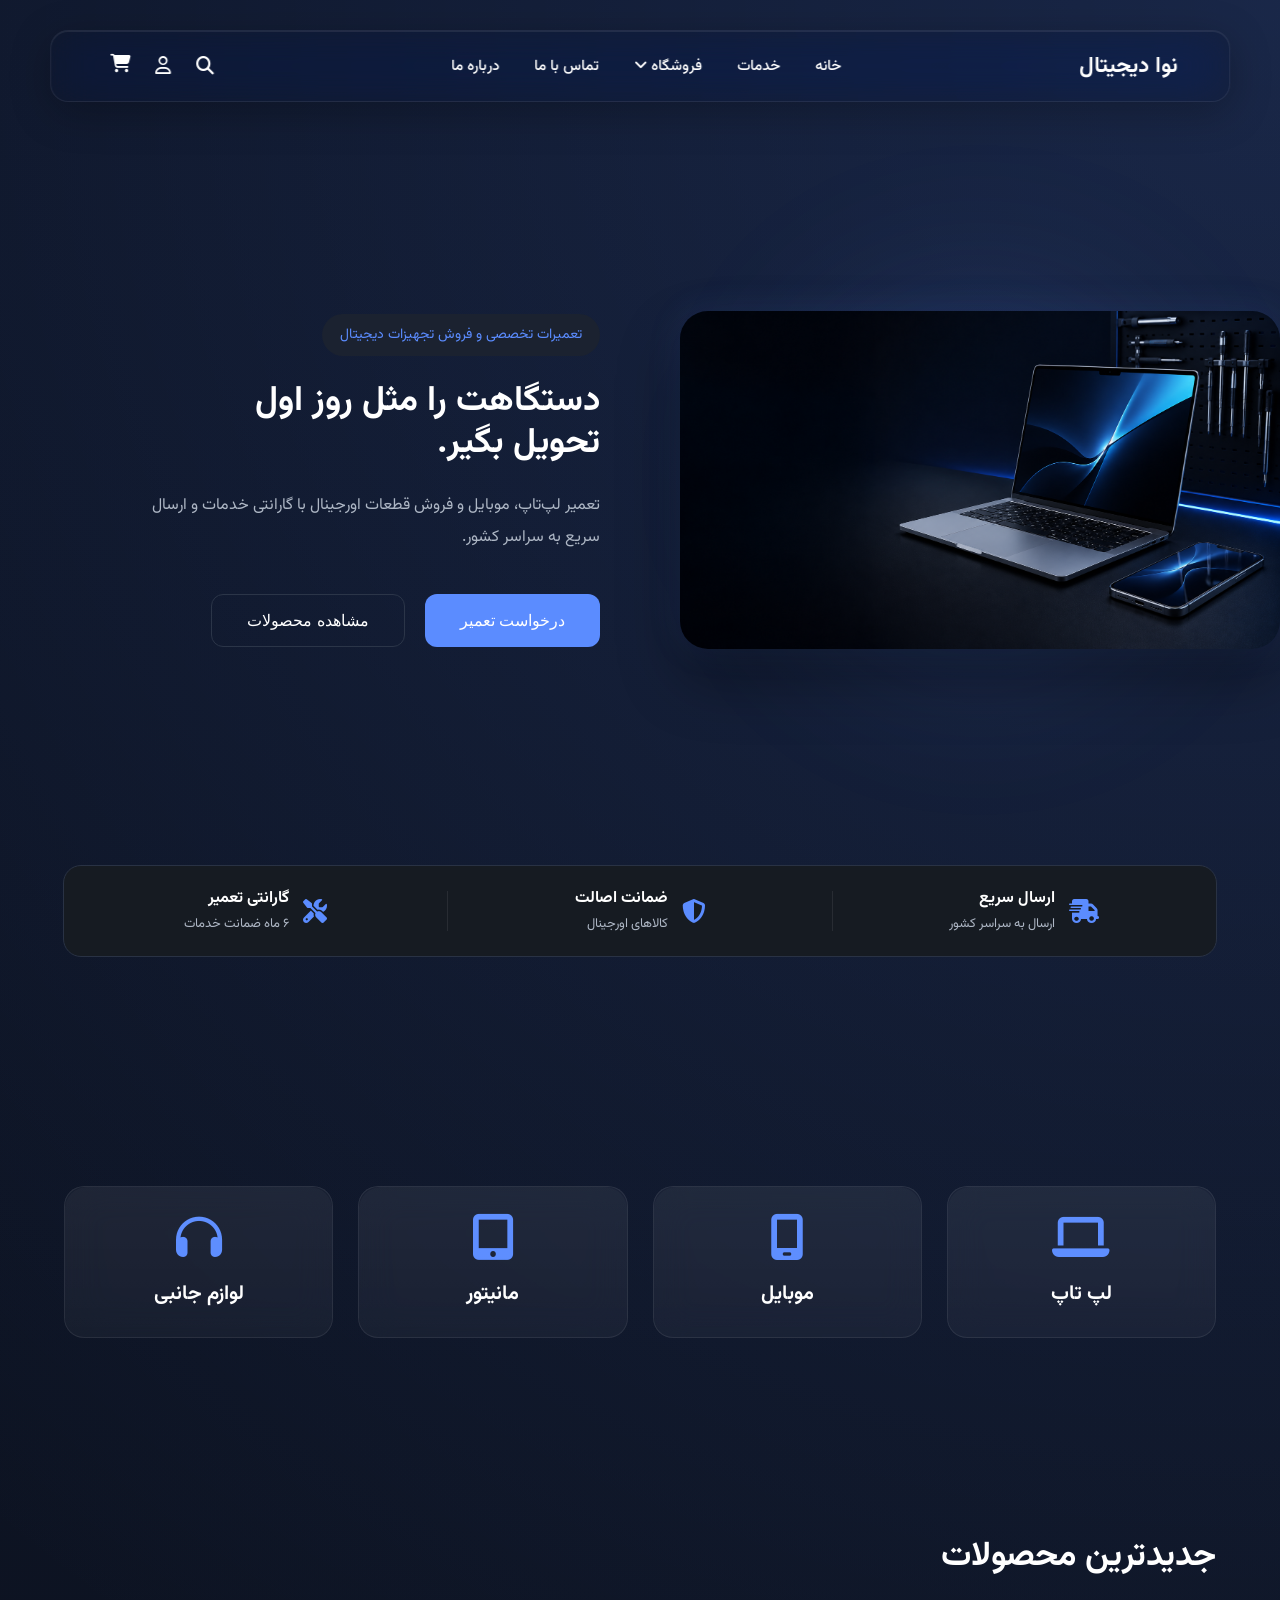
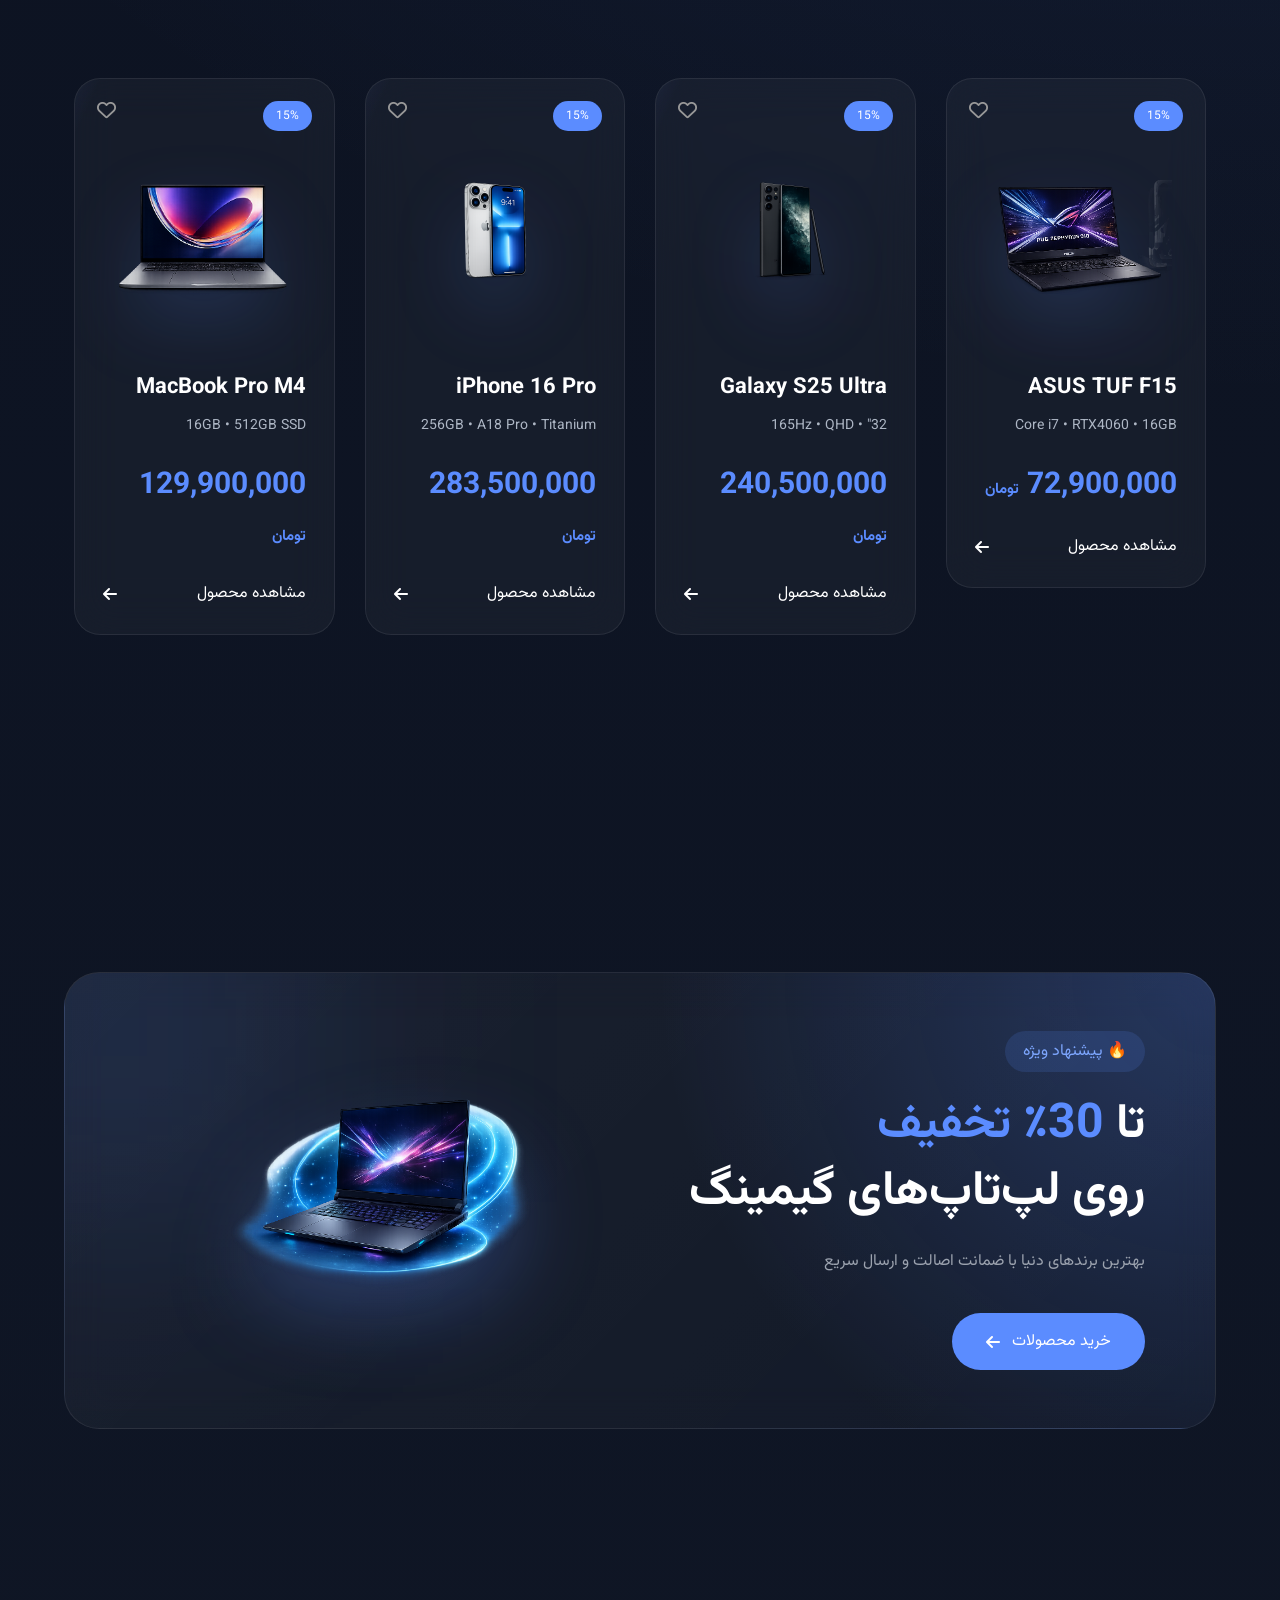
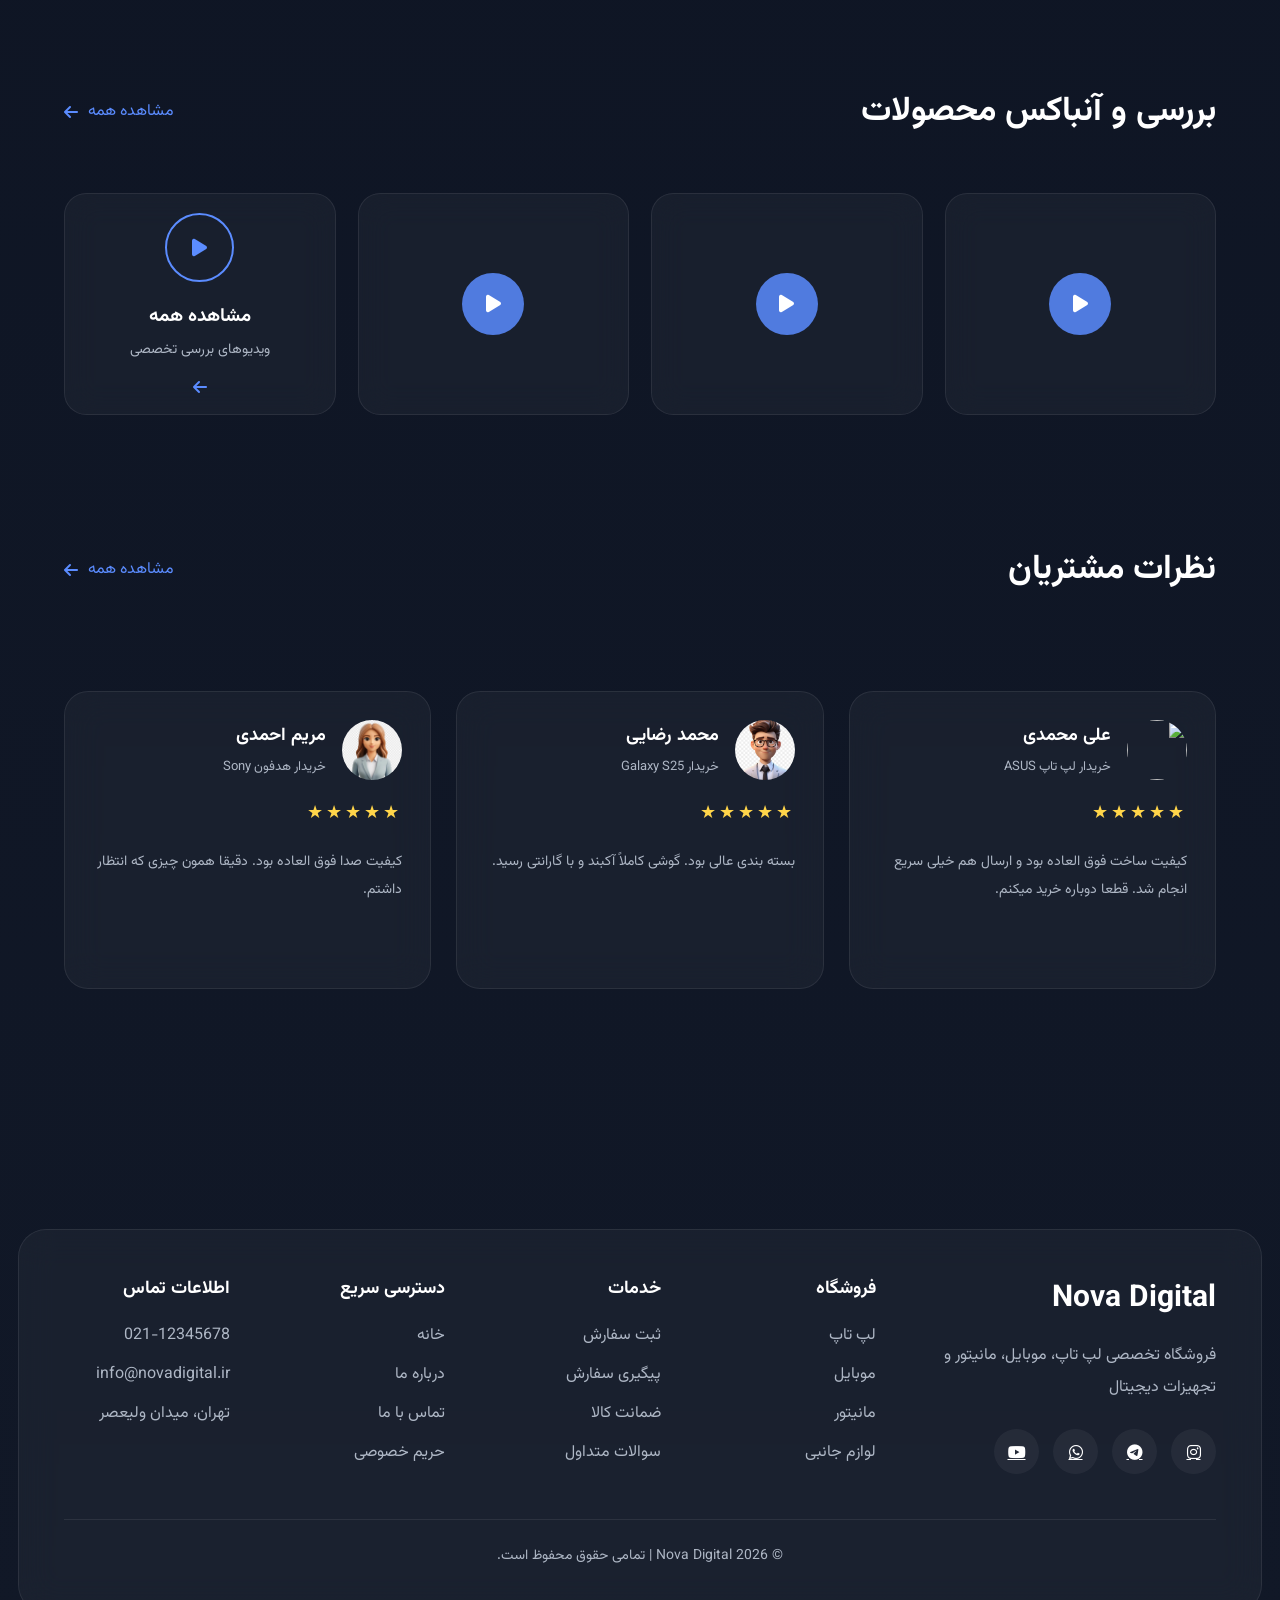
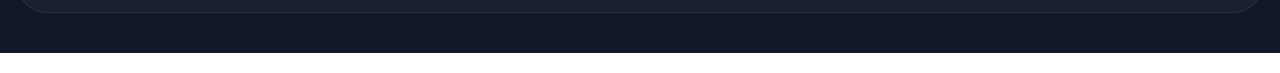
==== commit 146b8a3a: "new modal" ====
--- a/index.html
+++ b/index.html
@@ -59,13 +59,13 @@
         <div class="header-icons">
           <i class="fa-solid fa-magnifying-glass"></i>
           <i class="fa-regular fa-user"></i>
-          <i class="fa-solid fa-cart-shopping"></i>
+          <a href="cart.html"><i class="fa-solid fa-cart-shopping"></i></a>
         </div>
 
         <!-- موبایل -->
         <div class="mobile-icons">
-          <i class="fa-regular fa-heart"></i>
-          <i class="fa-solid fa-magnifying-glass"></i>
+          <a href="#"> <i class="fa-regular fa-heart"></i></a>
+          <a href="#"> <i class="fa-solid fa-magnifying-glass"></i></a>
         </div>
       </div>
     </header>
@@ -544,13 +544,13 @@
           <div>
             <h3>فروشگاه</h3>
 
-            <a href="#">لپ تاپ</a>
-
-            <a href="#">موبایل</a>
-
-            <a href="#">مانیتور</a>
-
-            <a href="#">لوازم جانبی</a>
+            <a href="shop.html#laptops">لپ تاپ</a>
+
+            <a href="shop.html#mobiles">موبایل</a>
+
+            <a href="shop.html#monitors">مانیتور</a>
+
+            <a href="shop.html#accessories">لوازم جانبی</a>
           </div>
 
           <div>
@@ -602,7 +602,7 @@
         <span>خانه</span>
       </a>
 
-      <a href="#">
+      <a href="shop.html">
         <i class="fa-solid fa-layer-group"></i>
         <span>دسته‌ها</span>
       </a>
@@ -612,7 +612,7 @@
         <span>جستجو</span>
       </a>
 
-      <a href="#">
+      <a href="cart.html">
         <i class="fa-solid fa-cart-shopping"></i>
         <span>سبد</span>
       </a>
--- a/home.css
+++ b/home.css
@@ -332,7 +332,7 @@
   grid-template-columns: repeat(4, 1fr);
   gap: 25px;
 }
-.categories a{
+.categories a {
   text-decoration: none;
 }
 
@@ -529,6 +529,7 @@
   align-items: center;
   height: 230px;
   margin-top: 15px;
+  loading:lazay;
 }
 
 .product-image img {
@@ -703,6 +704,7 @@
 .videos {
   width: 90%;
   margin: -20% auto;
+  loading: la
 }
 
 .section-title {
@@ -839,9 +841,7 @@
 
 .arrow {
   margin-top: 18px;
-
   color: var(--primary);
-
   transition: 0.3s;
 }
 
@@ -1108,7 +1108,8 @@
 
   header {
     width: 90%;
-    height: max-content;
+    height: 5%;
+    height: 30%;
     padding: 15px;
     margin: auto;
     display: flex;
@@ -1181,7 +1182,7 @@
 
   .features {
     width: 95%;
-    margin-top: -160%;
+    margin-top: -80%;
     gap: 15px;
     font-size: 12px;
   }
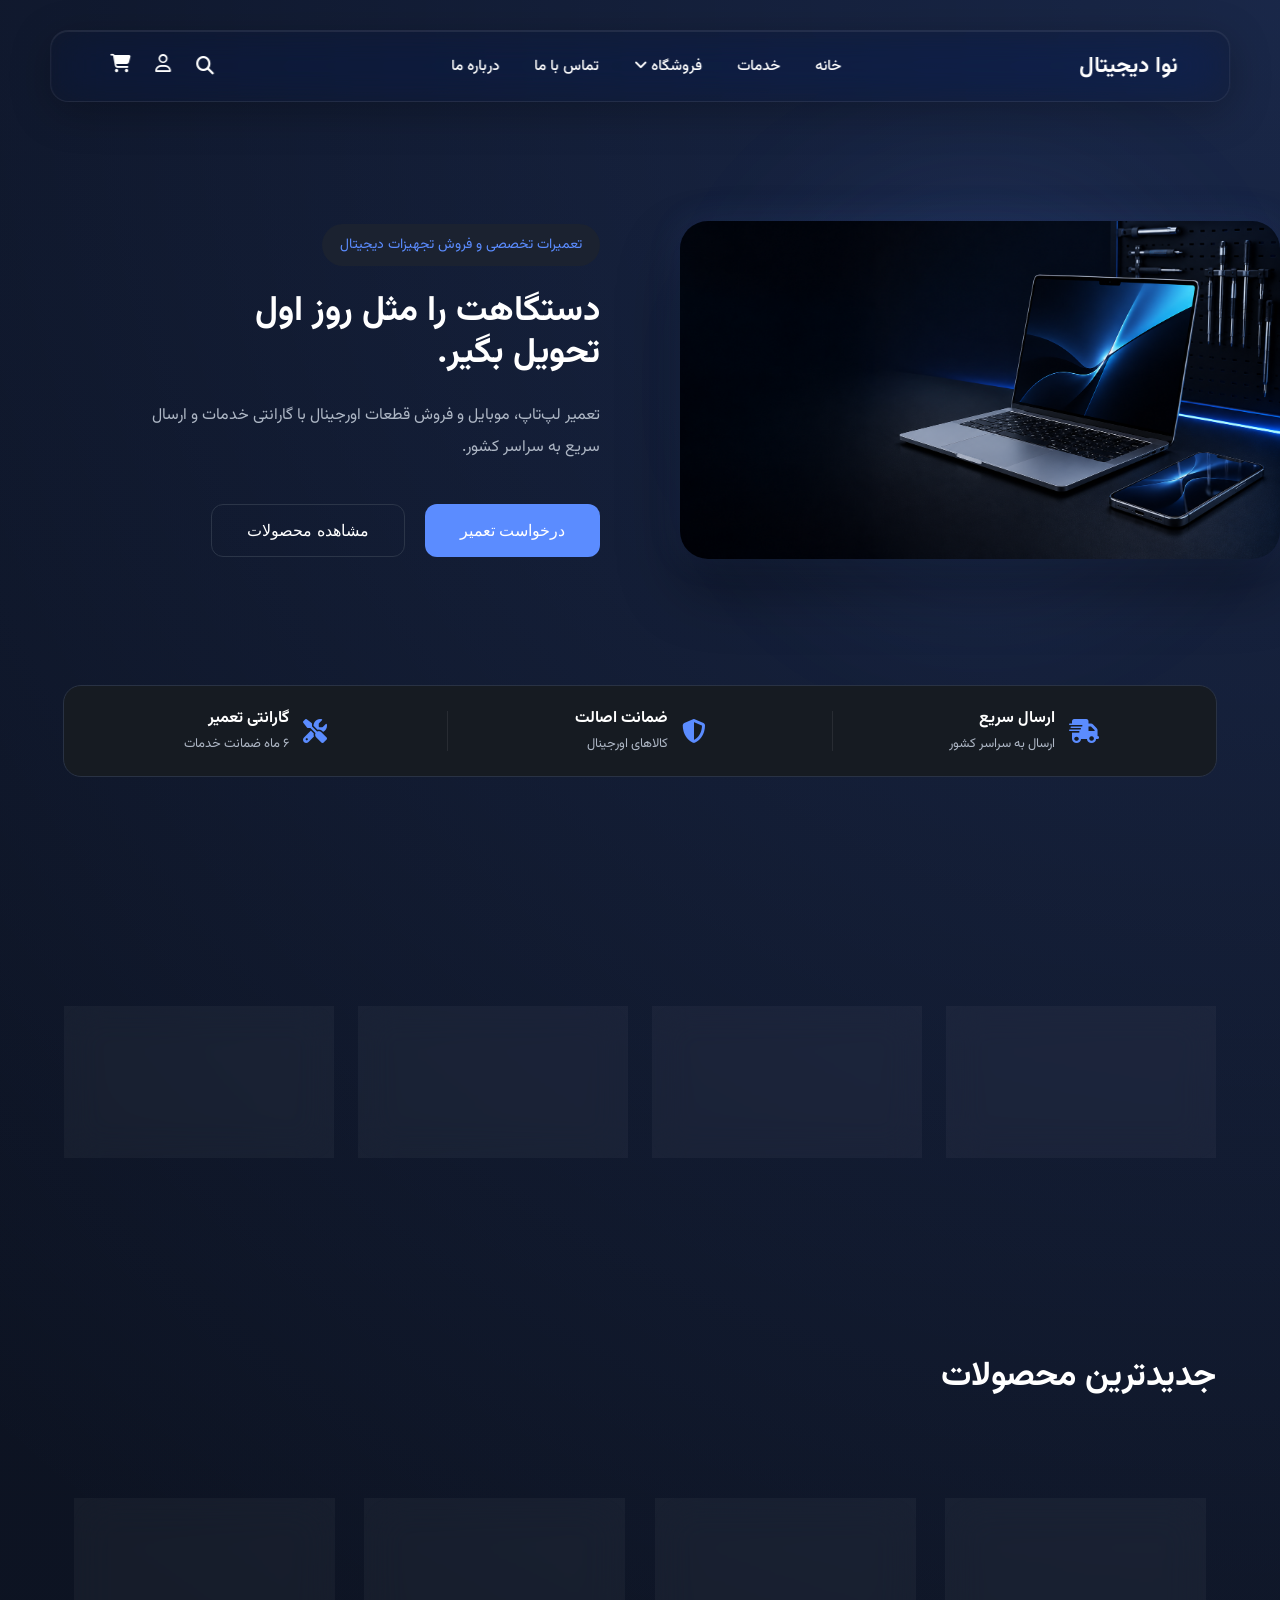
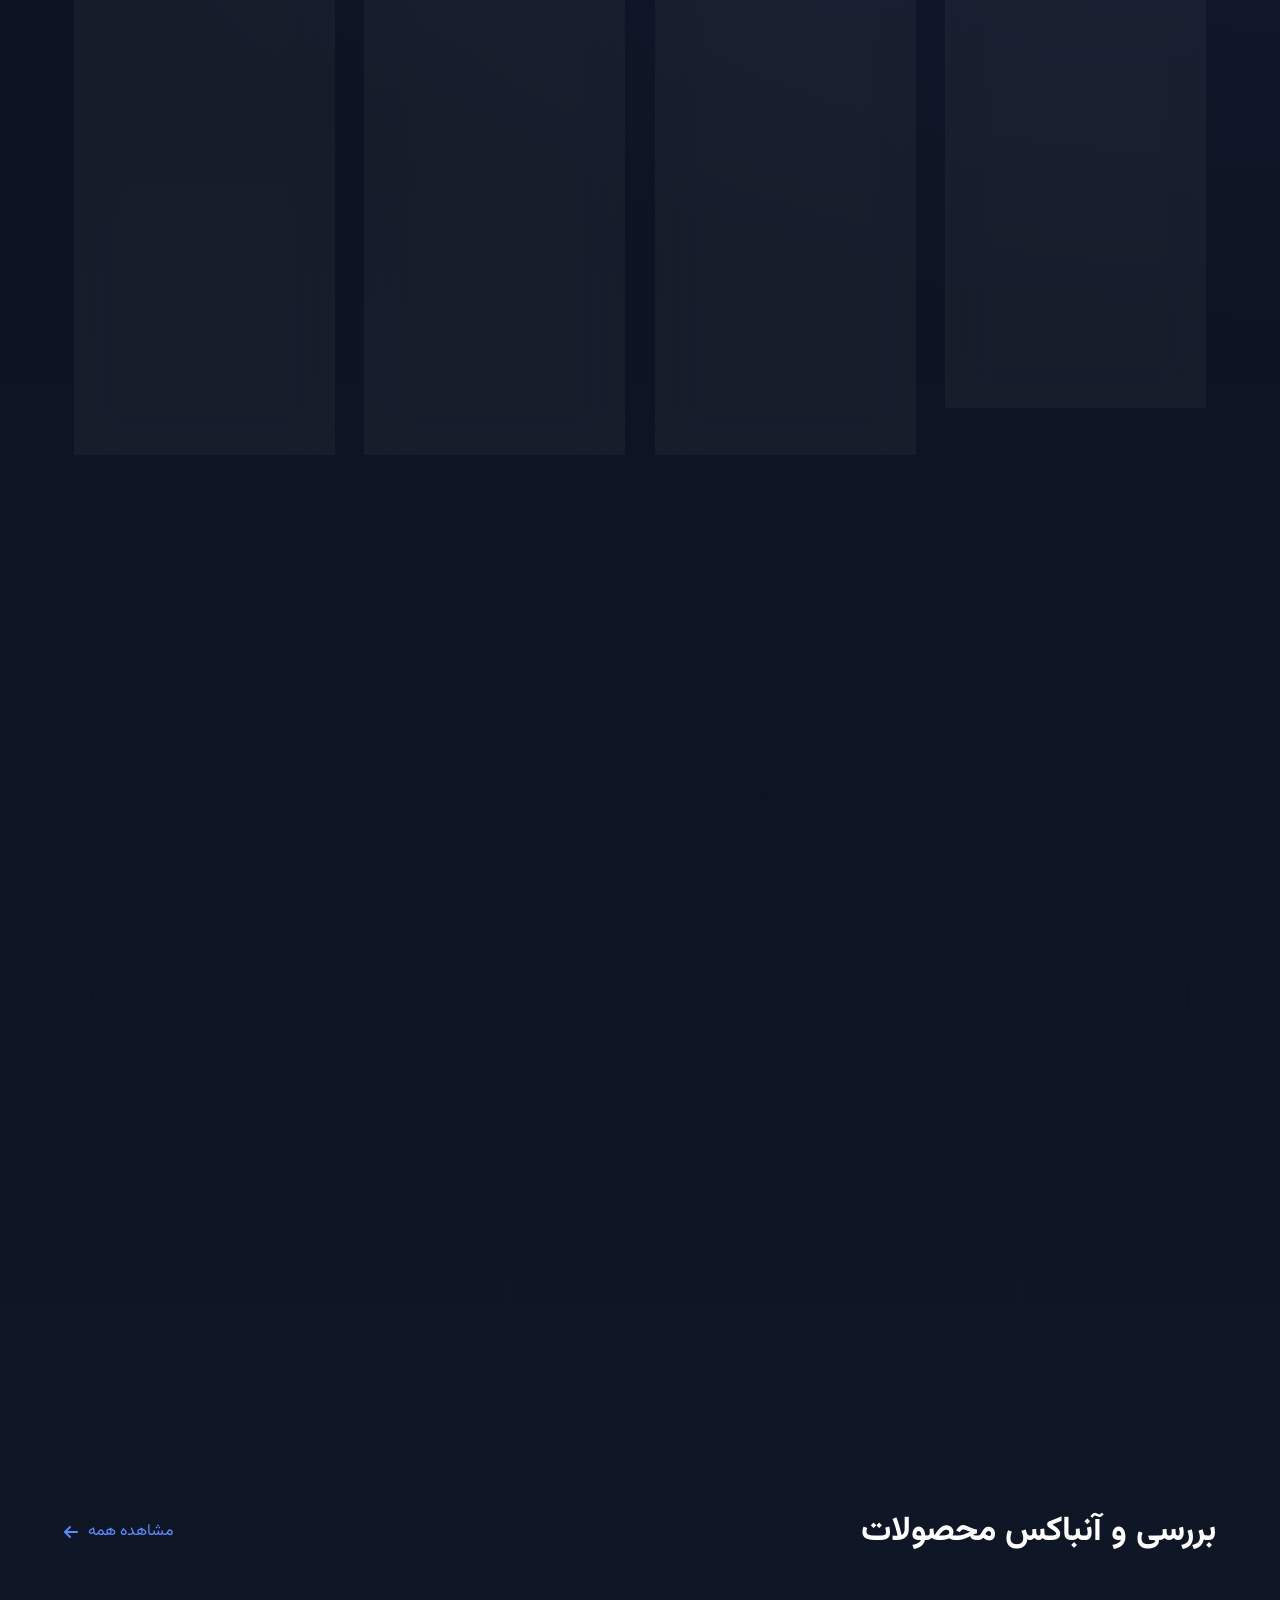
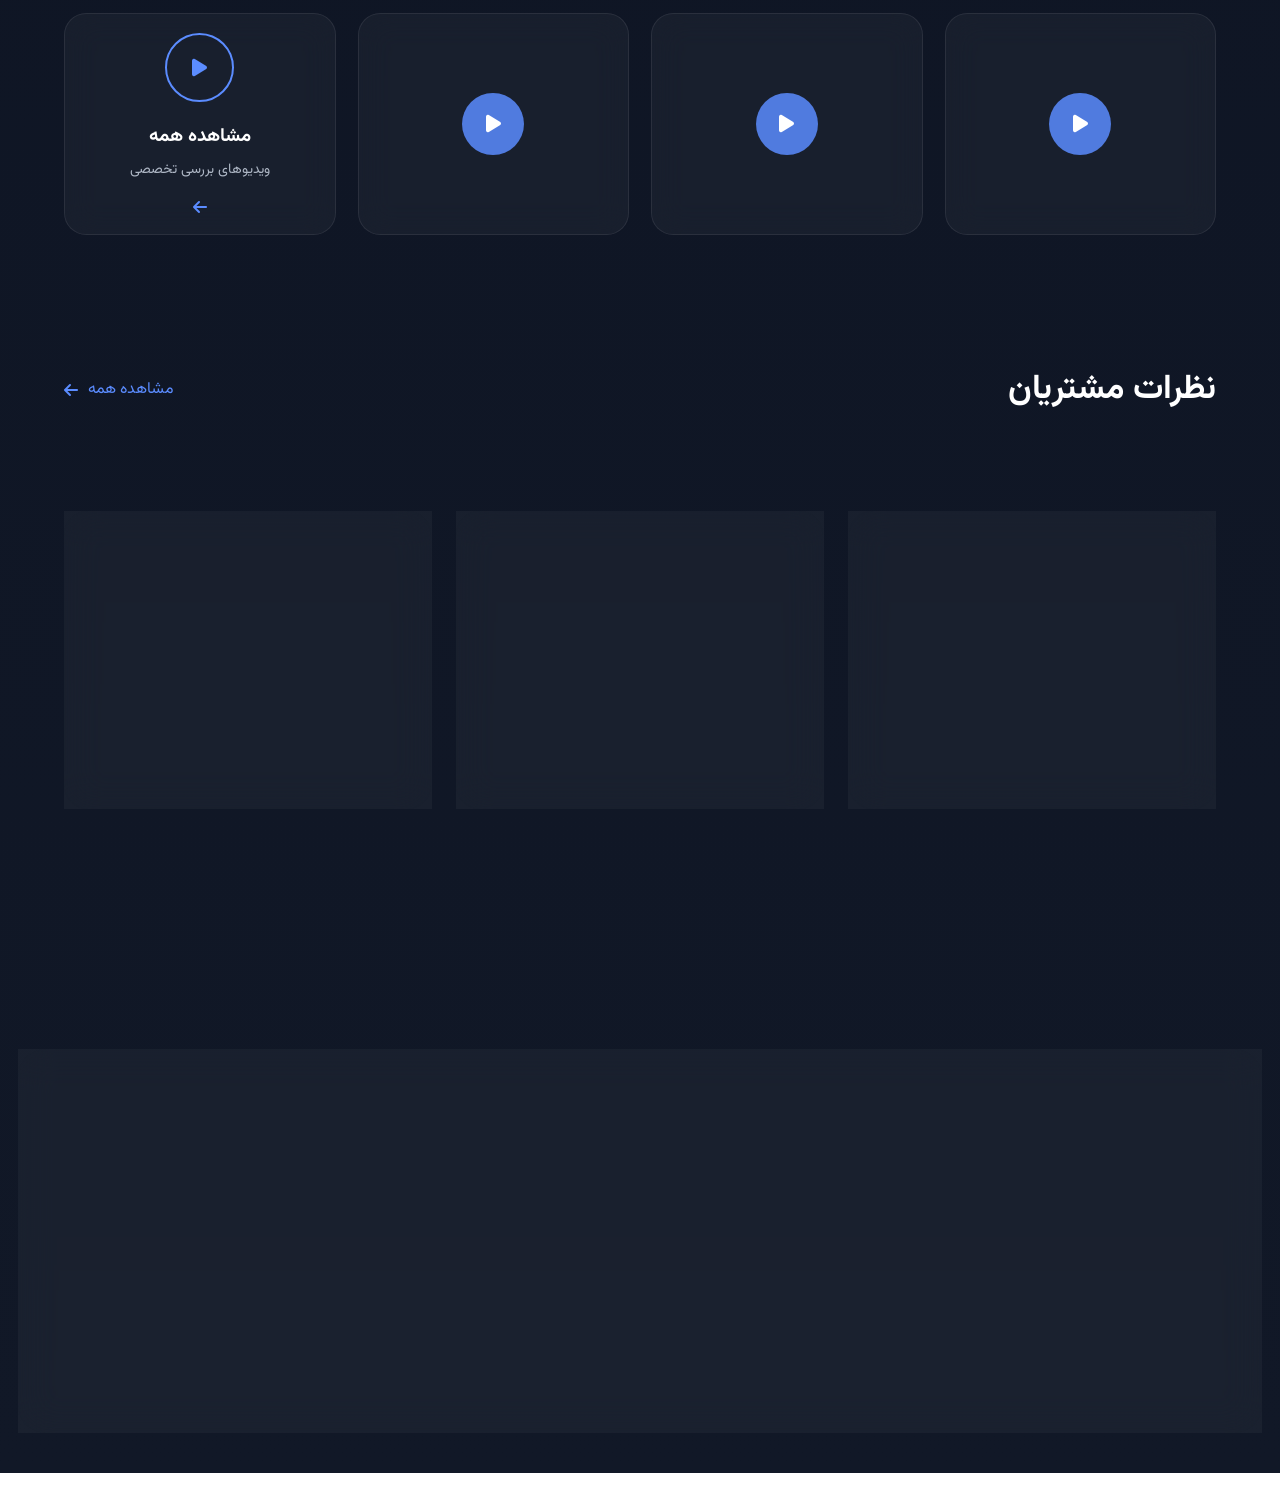
==== commit 1770d1fb: "end 2page" ====
--- a/index.html
+++ b/index.html
@@ -57,15 +57,16 @@
 
         <!-- دسکتاپ -->
         <div class="header-icons">
-          <i class="fa-solid fa-magnifying-glass"></i>
-          <i class="fa-regular fa-user"></i>
+          <button type="button" class="search-trigger" aria-label="جستجو">
+            <i class="fa-solid fa-magnifying-glass"></i>
+          </button>
+         <a href="account.html"> <i class="fa-regular fa-user"></i></a>
           <a href="cart.html"><i class="fa-solid fa-cart-shopping"></i></a>
         </div>
 
         <!-- موبایل -->
         <div class="mobile-icons">
           <a href="#"> <i class="fa-regular fa-heart"></i></a>
-          <a href="#"> <i class="fa-solid fa-magnifying-glass"></i></a>
         </div>
       </div>
     </header>
@@ -595,6 +596,104 @@
     </footer>
     <!-- end footer -->
 
+    <!-- ==========================================
+     PRODUCT MODAL
+     ========================================== -->
+
+    <div class="product-modal" id="productModal">
+      <!-- Overlay -->
+      <div class="modal-overlay" id="modalOverlay"></div>
+
+      <!-- Modal Content -->
+      <div class="product-modal-content">
+        <!-- Close -->
+        <button
+          type="button"
+          class="modal-close"
+          id="modalClose"
+          aria-label="بستن"
+        >
+          <i class="fa-solid fa-xmark"></i>
+        </button>
+
+        <!-- Product Image -->
+        <div class="modal-image">
+          <img id="modalProductImage" src="" alt="" />
+        </div>
+
+        <!-- Product Information -->
+        <div class="modal-info">
+          <!-- Discount -->
+          <span class="modal-badge" id="modalProductBadge"> تخفیف </span>
+
+          <!-- Name -->
+          <h2 id="modalProductName">نام محصول</h2>
+
+          <!-- Specification -->
+          <p class="modal-spec" id="modalProductSpec">مشخصات محصول</p>
+
+          <!-- Price -->
+          <div class="modal-price" id="modalProductPrice">0 تومان</div>
+
+          <!-- Actions -->
+          <div class="modal-actions">
+            <!-- Add To Cart -->
+            <button type="button" class="modal-cart-btn" id="modalAddToCart">
+              <i class="fa-solid fa-cart-plus"></i>
+
+              افزودن به سبد خرید
+            </button>
+
+            <!-- Favorite -->
+            <button
+              type="button"
+              class="modal-favorite-btn"
+              id="modalFavorite"
+              aria-label="افزودن به علاقه‌مندی"
+            >
+              <i class="fa-regular fa-heart"></i>
+            </button>
+          </div>
+
+          <!-- Product Details -->
+          <a
+            href="product.html"
+            class="modal-product-link"
+            id="modalProductLink"
+          >
+            مشاهده اطلاعات کامل محصول
+
+            <i class="fa-solid fa-arrow-left"></i>
+          </a>
+        </div>
+      </div>
+    </div>
+
+    <!-- ==========================================
+     SEARCH OVERLAY
+     ========================================== -->
+
+    <div class="search-overlay" id="searchOverlay">
+      <div class="search-box">
+        <div class="search-input-row">
+          <i class="fa-solid fa-magnifying-glass"></i>
+          <input
+            type="text"
+            id="searchInput"
+            placeholder="جستجوی محصول... (مثلاً iPhone، لپ‌تاپ، هدفون)"
+            autocomplete="off"
+          />
+          <button type="button" id="closeSearch" aria-label="بستن جستجو">
+            <i class="fa-solid fa-xmark"></i>
+          </button>
+        </div>
+
+        <div class="search-results" id="searchResults">
+          <p class="search-hint">برای جستجو شروع به تایپ کنید</p>
+        </div>
+      </div>
+    </div>
+
     <!-- start responsiv -->
     <nav class="bottom-nav">
       <a href="#" class="active">
@@ -607,17 +706,17 @@
         <span>دسته‌ها</span>
       </a>
 
-      <a href="#">
+      <button type="button" class="search-trigger">
         <i class="fa-solid fa-magnifying-glass"></i>
         <span>جستجو</span>
-      </a>
+      </button>
 
       <a href="cart.html">
         <i class="fa-solid fa-cart-shopping"></i>
         <span>سبد</span>
       </a>
 
-      <a href="#">
+      <a href="account.html">
         <i class="fa-regular fa-user"></i>
         <span>حساب</span>
       </a>
@@ -625,6 +724,7 @@
 
     <!-- end responsiv -->
     <script src="https://cdn.jsdelivr.net/npm/swiper@11/swiper-bundle.min.js"></script>
+    <script src="products-data.js"></script>
     <script src="home.js"></script>
   </body>
 </html>
--- a/home.css
+++ b/home.css
@@ -148,11 +148,35 @@
   color: var(--primary);
   transform: translateY(-3px);
 }
+
+.search-trigger {
+  background: none;
+  border: none;
+  padding: 0;
+  margin: 0;
+  display: inline-flex;
+  align-items: center;
+  cursor: pointer;
+  font-family: inherit;
+  color: var(--text);
+}
+
+.header-icons .search-trigger i,
+.mobile-icons .search-trigger i {
+  font-size: 18px;
+  color: var(--text);
+  transition: 0.3s;
+}
+
+.search-trigger:hover i {
+  color: var(--primary);
+  transform: translateY(-3px);
+}
 /* start hero */
 .hero {
   width: 100%;
   margin: -60px auto;
-  height: 120vh;
+  min-height: 100vh;
   display: flex;
   justify-content: space-between;
   align-items: center;
@@ -1108,8 +1132,7 @@
 
   header {
     width: 90%;
-    height: 5%;
-    height: 30%;
+    height:15%;
     padding: 15px;
     margin: auto;
     display: flex;
@@ -1215,7 +1238,8 @@
     z-index: 9999;
   }
 
-  .bottom-nav a {
+  .bottom-nav a,
+  .bottom-nav .search-trigger {
     flex: 1;
     display: flex;
     flex-direction: column;
@@ -1226,9 +1250,15 @@
     color: #9ca3af;
     font-size: 12px;
     transition: 0.35s;
-  }
-
-  .bottom-nav a i {
+    background: none;
+    border: none;
+    font-family: inherit;
+    cursor: pointer;
+    padding: 0;
+  }
+
+  .bottom-nav a i,
+  .bottom-nav .search-trigger i {
     font-size: 20px;
   }
 
@@ -1236,7 +1266,8 @@
     color: var(--primary);
   }
 
-  .bottom-nav a:hover {
+  .bottom-nav a:hover,
+  .bottom-nav .search-trigger:hover {
     color: var(--primary);
     transform: translateY(-5px);
   }
@@ -1412,3 +1443,469 @@
     line-height: 2;
   }
 }
+
+/* =========================================
+   PRODUCT MODAL (ported from shop.css)
+========================================= */
+
+.product-modal {
+  position: fixed;
+  inset: 0;
+  z-index: 10000;
+  display: flex;
+  align-items: center;
+  justify-content: center;
+  padding: 20px;
+  opacity: 0;
+  visibility: hidden;
+  pointer-events: none;
+  transition:
+    opacity 0.35s ease,
+    visibility 0.35s ease;
+}
+
+.product-modal.active {
+  opacity: 1;
+  visibility: visible;
+  pointer-events: auto;
+}
+
+.product-modal .modal-overlay {
+  position: absolute;
+  inset: 0;
+  background: rgba(5, 10, 20, 0.78);
+  backdrop-filter: blur(8px);
+  -webkit-backdrop-filter: blur(8px);
+}
+
+.product-modal-content {
+  position: relative;
+  z-index: 2;
+  width: 100%;
+  max-width: 850px;
+  min-height: 420px;
+  display: grid;
+  grid-template-columns: 1fr 1fr;
+  gap: 35px;
+  padding: 35px;
+  border-radius: 28px;
+  background: linear-gradient(
+    145deg,
+    rgba(30, 41, 65, 0.96),
+    rgba(15, 23, 42, 0.98)
+  );
+  border: 1px solid rgba(255, 255, 255, 0.1);
+  box-shadow: 0 30px 90px rgba(0, 0, 0, 0.5);
+  transform: translateY(30px) scale(0.96);
+  transition: 0.4s ease;
+}
+
+.product-modal.active .product-modal-content {
+  transform: translateY(0) scale(1);
+}
+
+.product-modal .modal-close {
+  position: absolute;
+  top: 18px;
+  left: 18px;
+  width: 40px;
+  height: 40px;
+  border: 1px solid rgba(255, 255, 255, 0.08);
+  border-radius: 50%;
+  background: rgba(255, 255, 255, 0.05);
+  color: #fff;
+  display: flex;
+  align-items: center;
+  justify-content: center;
+  cursor: pointer;
+  font-size: 18px;
+  transition: 0.3s ease;
+  z-index: 5;
+}
+
+.product-modal .modal-close:hover {
+  background: #ff4d6d;
+  border-color: #ff4d6d;
+  transform: rotate(90deg);
+}
+
+.modal-image {
+  min-height: 350px;
+  display: flex;
+  align-items: center;
+  justify-content: center;
+  padding: 25px;
+  border-radius: 22px;
+  background: rgba(255, 255, 255, 0.035);
+  border: 1px solid rgba(255, 255, 255, 0.06);
+  overflow: hidden;
+}
+
+.modal-image img {
+  width: 100%;
+  height: 320px;
+  object-fit: contain;
+  filter: drop-shadow(0 25px 35px rgba(0, 0, 0, 0.35));
+  transition: 0.45s ease;
+}
+
+.modal-image:hover img {
+  transform: scale(1.06);
+}
+
+.modal-info {
+  display: flex;
+  flex-direction: column;
+  justify-content: center;
+  padding: 20px 10px;
+}
+
+.modal-badge {
+  width: fit-content;
+  padding: 7px 13px;
+  margin-bottom: 18px;
+  border-radius: 8px;
+  background: rgba(255, 77, 109, 0.12);
+  color: #ff6b86;
+  font-size: 13px;
+  font-weight: 700;
+}
+
+.modal-info h2 {
+  color: var(--text);
+  font-size: 30px;
+  font-weight: 800;
+  margin-bottom: 12px;
+}
+
+.modal-spec {
+  color: var(--text-secondary);
+  font-size: 15px;
+  margin-bottom: 25px;
+}
+
+.modal-price {
+  color: var(--primary);
+  font-size: 26px;
+  font-weight: 800;
+  margin-bottom: 28px;
+}
+
+.modal-actions {
+  display: flex;
+  align-items: center;
+  gap: 12px;
+  width: 100%;
+}
+
+.modal-cart-btn {
+  flex: 1;
+  min-height: 52px;
+  border: none;
+  border-radius: 14px;
+  background: var(--primary);
+  color: #fff;
+  font-family: inherit;
+  font-size: 15px;
+  font-weight: 700;
+  cursor: pointer;
+  display: flex;
+  align-items: center;
+  justify-content: center;
+  gap: 10px;
+  transition: 0.35s ease;
+}
+
+.modal-cart-btn:hover {
+  transform: translateY(-3px);
+  box-shadow: 0 15px 30px rgba(91, 140, 255, 0.28);
+}
+
+.modal-cart-btn i {
+  font-size: 17px;
+  transition: 0.3s ease;
+}
+
+.modal-cart-btn:hover i {
+  transform: scale(1.15);
+}
+
+.modal-favorite-btn {
+  width: 52px;
+  height: 52px;
+  flex-shrink: 0;
+  border: 1px solid rgba(255, 255, 255, 0.1);
+  border-radius: 14px;
+  background: rgba(255, 255, 255, 0.04);
+  color: #fff;
+  font-size: 19px;
+  cursor: pointer;
+  display: flex;
+  align-items: center;
+  justify-content: center;
+  transition: 0.3s ease;
+}
+
+.modal-favorite-btn:hover {
+  color: #ff4d6d;
+  border-color: rgba(255, 77, 109, 0.3);
+  background: rgba(255, 77, 109, 0.08);
+  transform: scale(1.05);
+}
+
+.modal-favorite-btn.liked {
+  color: #ff4d6d;
+  border-color: rgba(255, 77, 109, 0.3);
+  background: rgba(255, 77, 109, 0.08);
+}
+
+.modal-product-link {
+  display: flex;
+  align-items: center;
+  justify-content: space-between;
+  margin-top: 18px;
+  padding: 13px 15px;
+  border-radius: 12px;
+  color: var(--text-secondary);
+  background: rgba(255, 255, 255, 0.025);
+  font-size: 13px;
+  transition: 0.3s ease;
+}
+
+.modal-product-link:hover {
+  color: var(--primary);
+  background: rgba(91, 140, 255, 0.06);
+}
+
+.modal-product-link i {
+  transition: 0.3s ease;
+}
+
+.modal-product-link:hover i {
+  transform: translateX(-5px);
+}
+
+@media (max-width: 700px) {
+  .product-modal {
+    padding: 15px;
+  }
+
+  .product-modal-content {
+    max-width: 500px;
+    grid-template-columns: 1fr;
+    gap: 15px;
+    padding: 22px;
+    max-height: 90vh;
+    overflow-y: auto;
+    border-radius: 22px;
+  }
+
+  .modal-image {
+    min-height: 230px;
+    padding: 15px;
+  }
+
+  .modal-image img {
+    height: 210px;
+  }
+
+  .modal-info {
+    padding: 10px 5px;
+  }
+
+  .modal-info h2 {
+    font-size: 23px;
+  }
+
+  .modal-spec {
+    font-size: 13px;
+    margin-bottom: 15px;
+  }
+
+  .modal-price {
+    font-size: 22px;
+    margin-bottom: 20px;
+  }
+
+  .product-modal .modal-close {
+    top: 12px;
+    left: 12px;
+    width: 36px;
+    height: 36px;
+  }
+}
+
+@media (max-width: 400px) {
+  .product-modal-content {
+    padding: 18px;
+  }
+
+  .modal-image {
+    min-height: 190px;
+  }
+
+  .modal-image img {
+    height: 170px;
+  }
+
+  .modal-info h2 {
+    font-size: 20px;
+  }
+
+  .modal-price {
+    font-size: 19px;
+  }
+
+  .modal-cart-btn {
+    font-size: 13px;
+  }
+}
+
+/* =========================================
+   SEARCH OVERLAY
+========================================= */
+
+.search-overlay {
+  position: fixed;
+  inset: 0;
+  z-index: 10001;
+  background: rgba(6, 9, 18, 0.85);
+  backdrop-filter: blur(10px);
+  -webkit-backdrop-filter: blur(10px);
+  display: flex;
+  align-items: flex-start;
+  justify-content: center;
+  padding: 90px 20px;
+  opacity: 0;
+  visibility: hidden;
+  pointer-events: none;
+  transition: opacity 0.3s ease, visibility 0.3s ease;
+}
+
+.search-overlay.active {
+  opacity: 1;
+  visibility: visible;
+  pointer-events: auto;
+}
+
+.search-box {
+  width: 100%;
+  max-width: 640px;
+  background: #111827;
+  border: 1px solid rgba(255, 255, 255, 0.1);
+  border-radius: 22px;
+  box-shadow: 0 30px 90px rgba(0, 0, 0, 0.5);
+  overflow: hidden;
+  transform: translateY(-16px);
+  transition: transform 0.3s ease;
+}
+
+.search-overlay.active .search-box {
+  transform: translateY(0);
+}
+
+.search-input-row {
+  display: flex;
+  align-items: center;
+  gap: 14px;
+  padding: 18px 22px;
+  border-bottom: 1px solid rgba(255, 255, 255, 0.08);
+  color: var(--text-secondary);
+}
+
+.search-input-row input {
+  flex: 1;
+  background: none;
+  border: none;
+  outline: none;
+  color: var(--text);
+  font-family: inherit;
+  font-size: 15px;
+}
+
+.search-input-row input::placeholder {
+  color: var(--text-secondary);
+}
+
+.search-input-row button {
+  background: none;
+  border: none;
+  color: var(--text-secondary);
+  font-size: 16px;
+  cursor: pointer;
+  transition: 0.2s ease;
+}
+
+.search-input-row button:hover {
+  color: var(--primary);
+}
+
+.search-results {
+  max-height: 60vh;
+  overflow-y: auto;
+  padding: 10px;
+}
+
+.search-hint,
+.search-empty {
+  text-align: center;
+  color: var(--text-secondary);
+  font-size: 13.5px;
+  padding: 30px 10px;
+}
+
+.search-result-item {
+  display: flex;
+  align-items: center;
+  gap: 14px;
+  padding: 10px;
+  border-radius: 14px;
+  cursor: pointer;
+  transition: background 0.2s ease;
+}
+
+.search-result-item:hover {
+  background: rgba(255, 255, 255, 0.05);
+}
+
+.search-result-item img {
+  width: 52px;
+  height: 52px;
+  object-fit: contain;
+  background: rgba(255, 255, 255, 0.04);
+  border-radius: 12px;
+  padding: 6px;
+  flex-shrink: 0;
+}
+
+.search-result-info {
+  flex: 1;
+  min-width: 0;
+}
+
+.search-result-info h4 {
+  font-size: 14px;
+  margin-bottom: 4px;
+  color: var(--text);
+  white-space: nowrap;
+  overflow: hidden;
+  text-overflow: ellipsis;
+}
+
+.search-result-info span {
+  font-size: 12.5px;
+  color: var(--text-secondary);
+}
+
+.search-result-price {
+  font-size: 13px;
+  color: var(--primary);
+  font-weight: 700;
+  white-space: nowrap;
+}
+
+@media (max-width: 600px) {
+  .search-overlay {
+    padding: 70px 14px;
+  }
+}
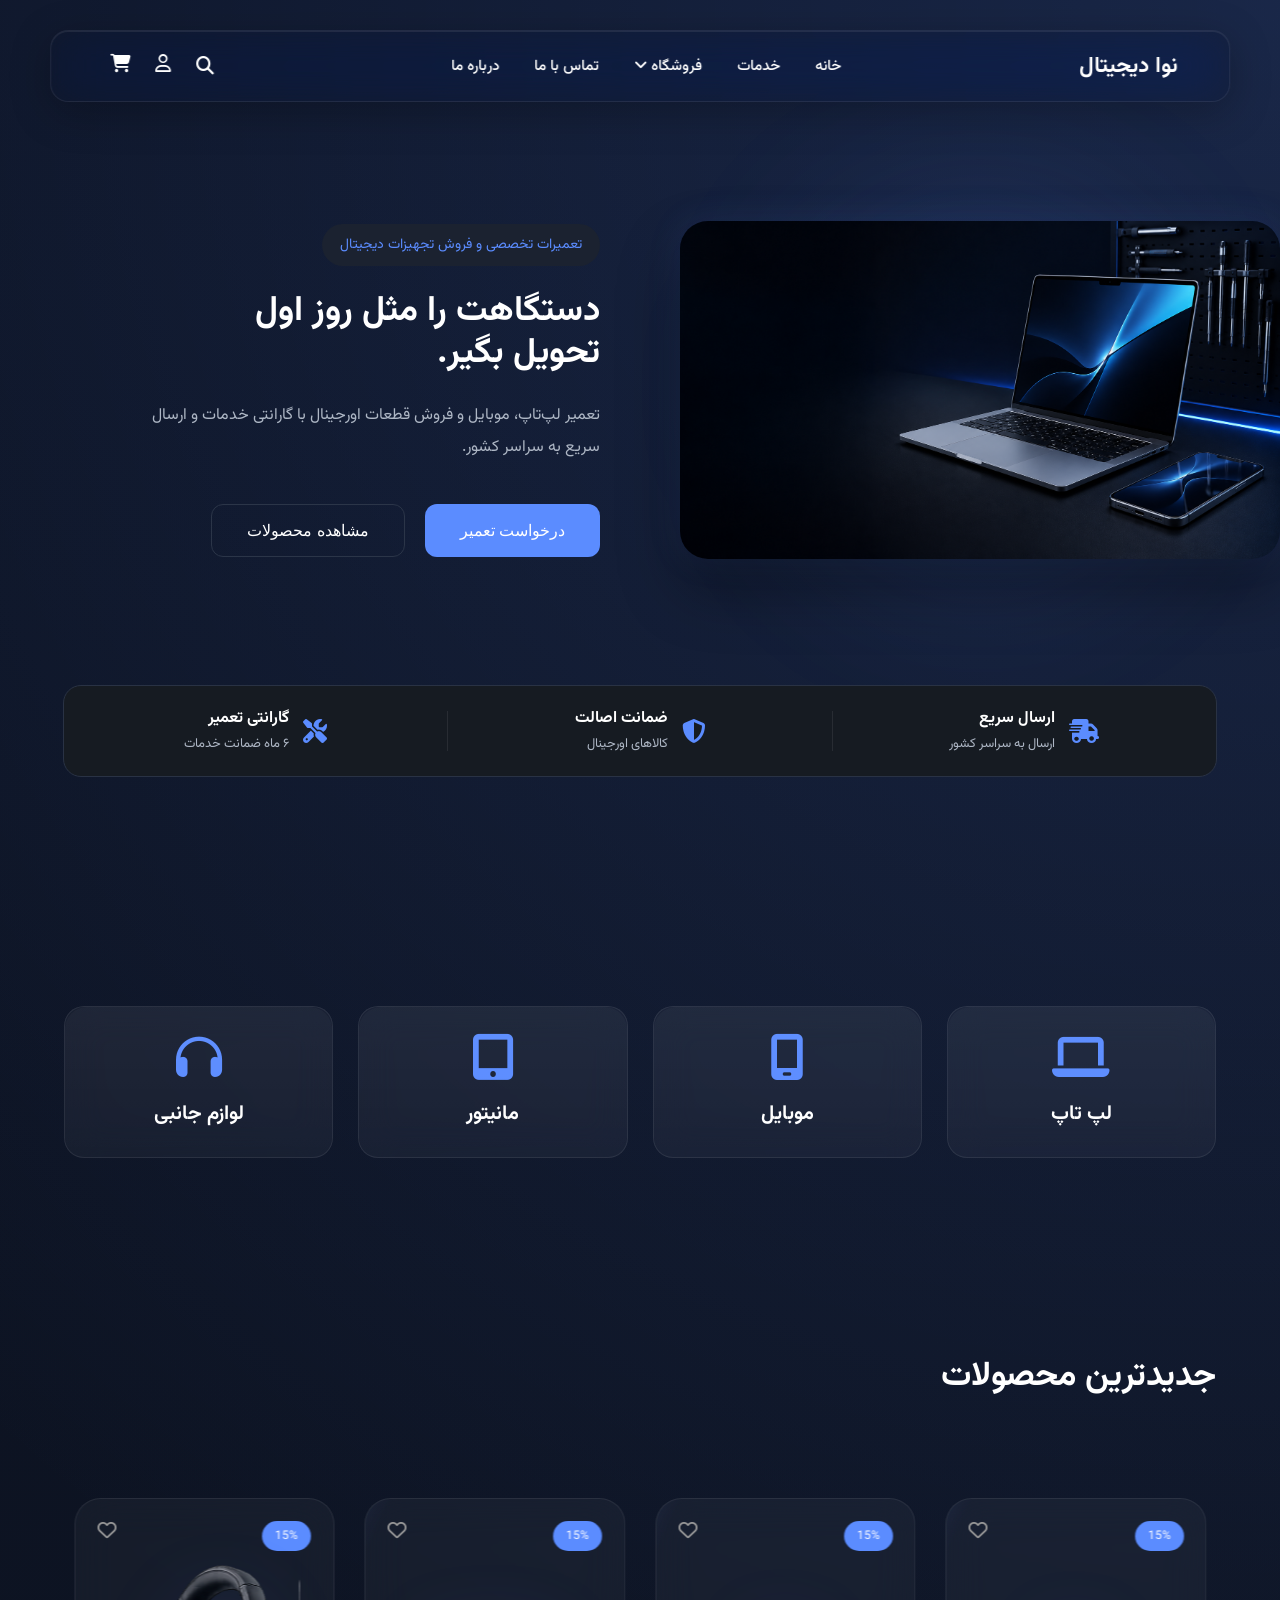
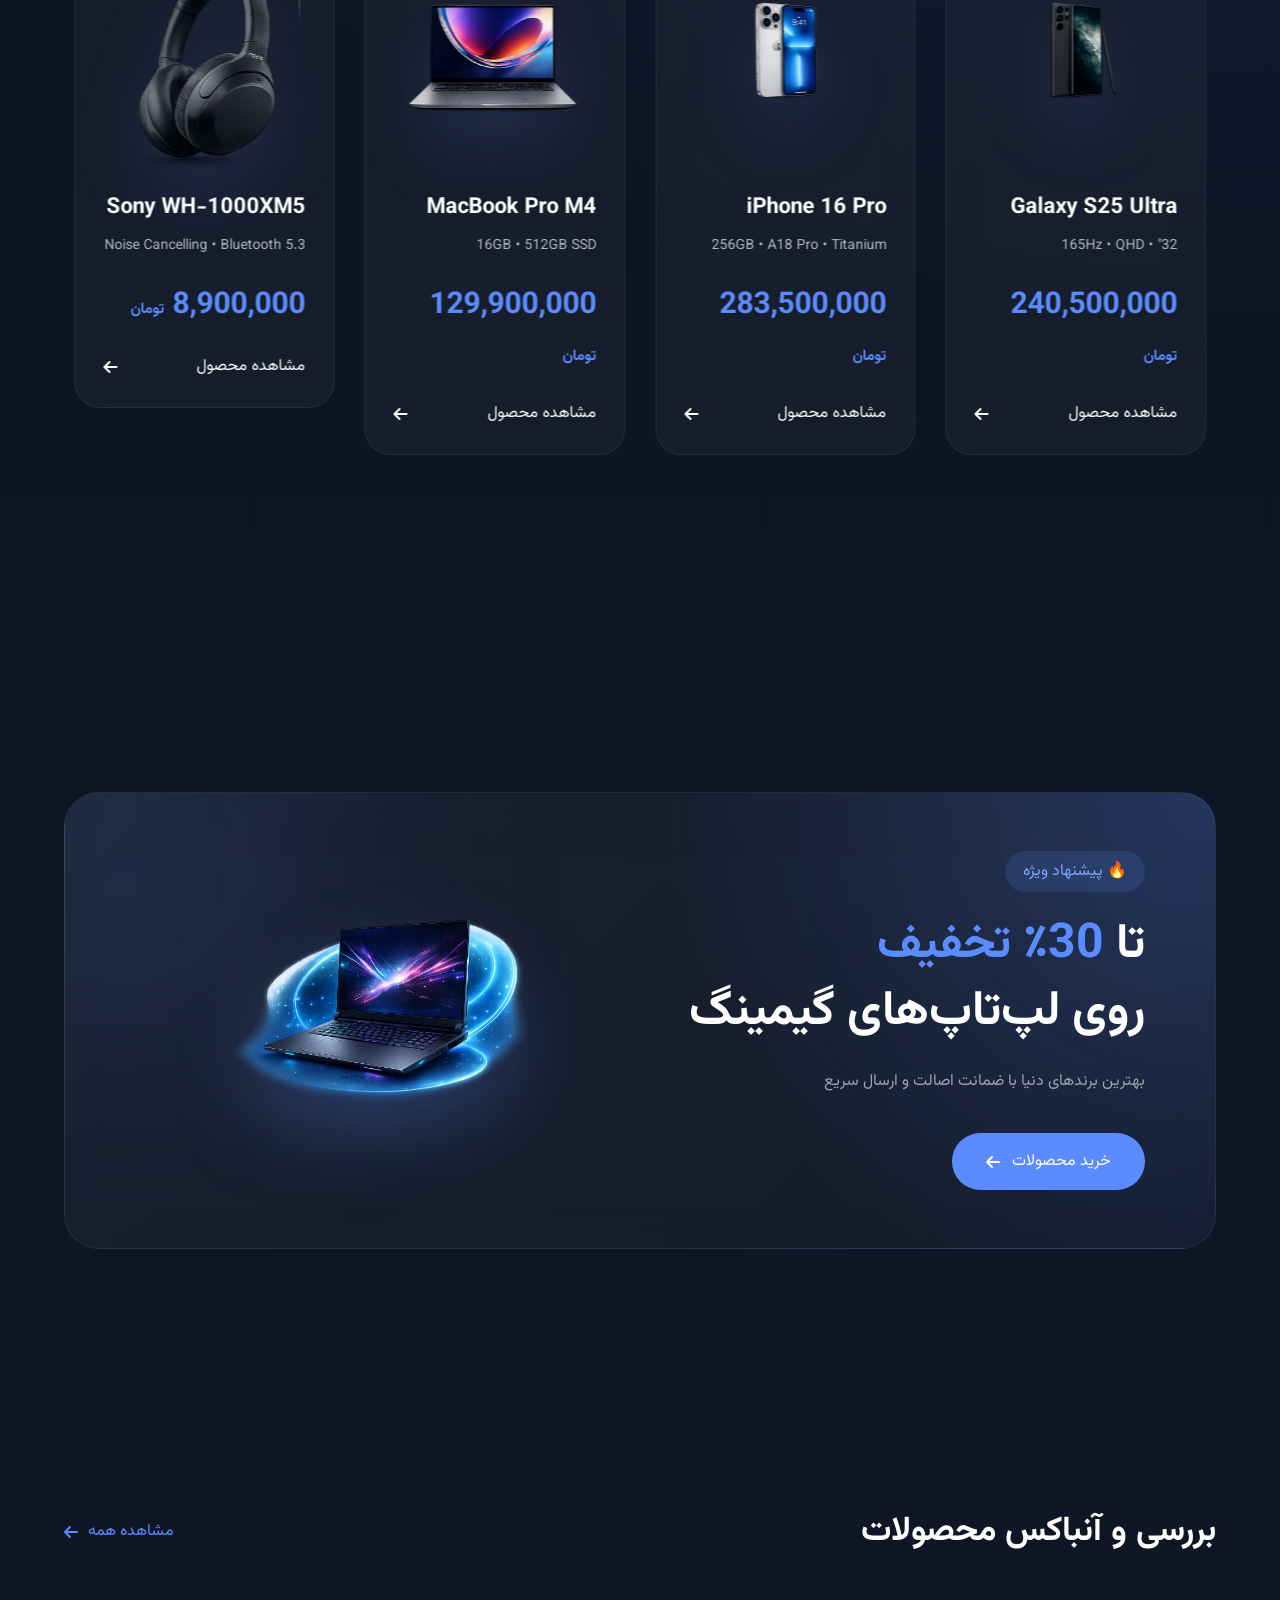
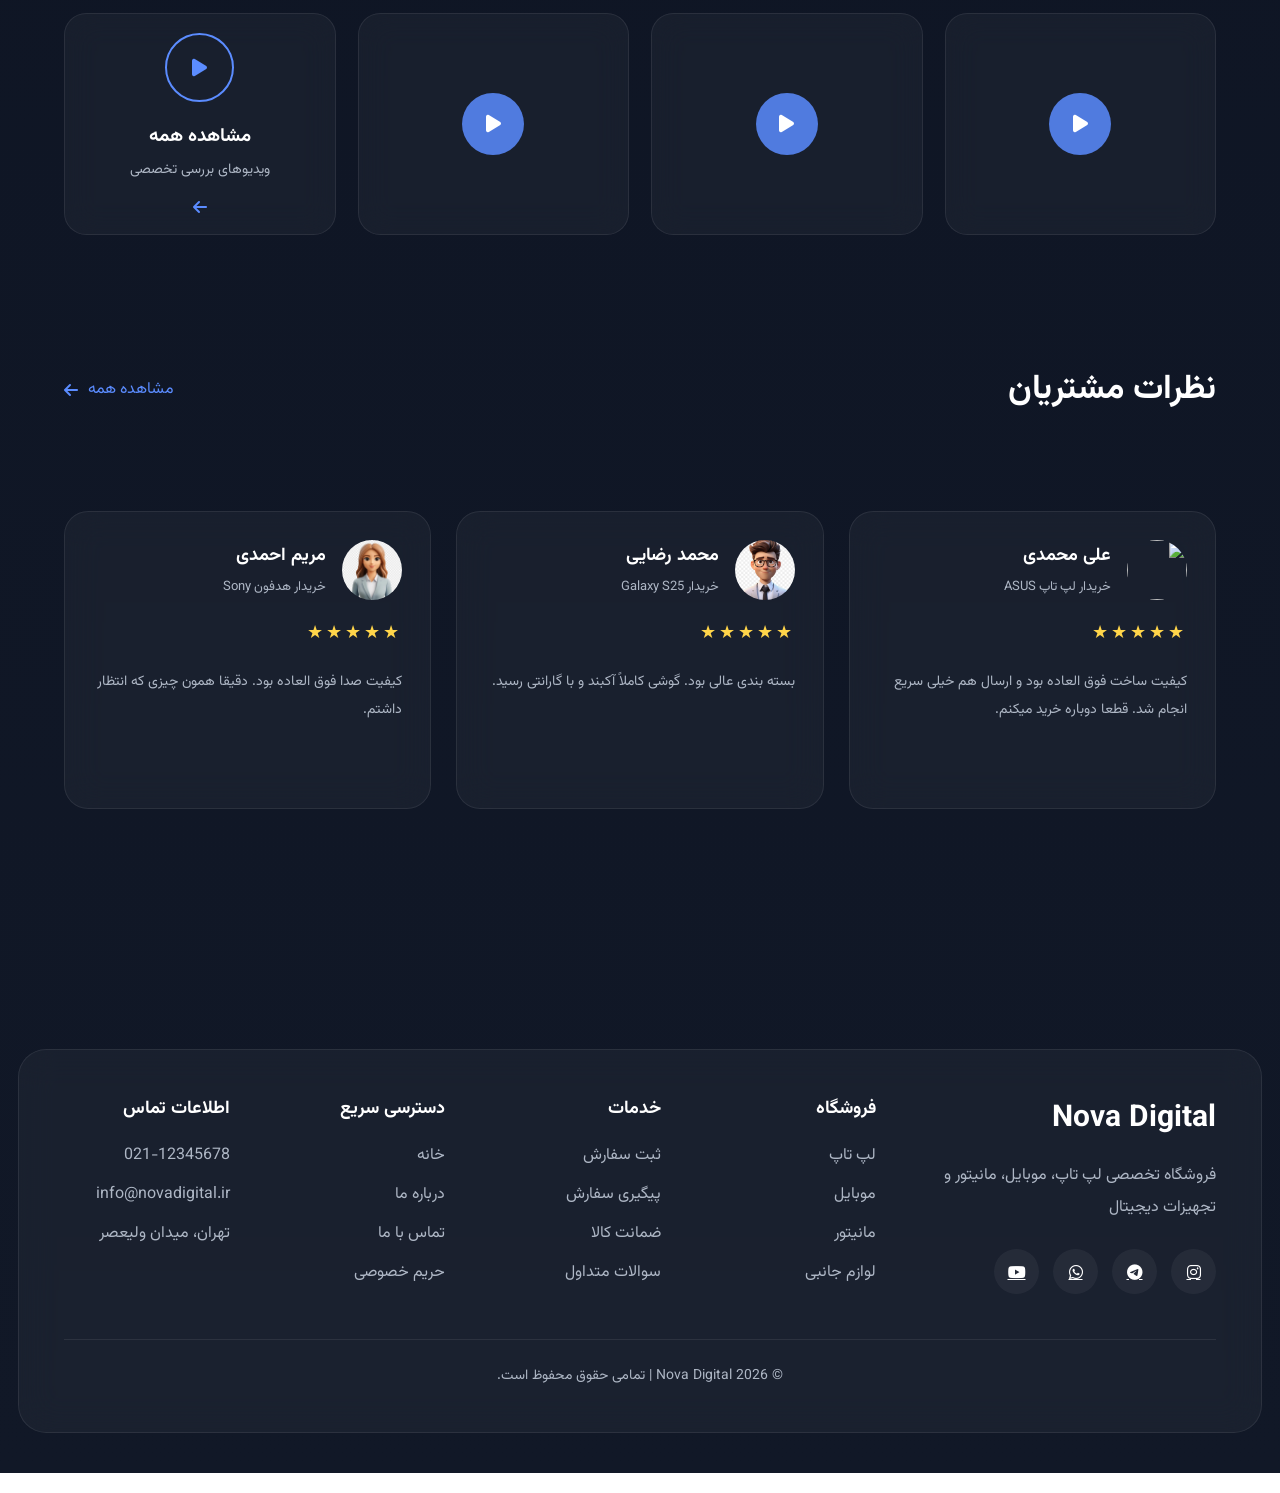
==== commit 0e7f96d3: "25" ====
--- a/index.html
+++ b/index.html
@@ -66,7 +66,7 @@
 
         <!-- موبایل -->
         <div class="mobile-icons">
-          <a href="#"> <i class="fa-regular fa-heart"></i></a>
+          <a href="favorites.html"> <i class="fa-regular fa-heart"></i></a>
         </div>
       </div>
     </header>
--- a/home.css
+++ b/home.css
@@ -1132,7 +1132,7 @@
 
   header {
     width: 90%;
-    height:15%;
+    height:10%;
     padding: 15px;
     margin: auto;
     display: flex;
@@ -1277,7 +1277,6 @@
   .categories {
     width: 92%;
     margin-top: 55%;
-
     display: grid;
     grid-template-columns: repeat(2, 1fr);
     gap: 16px;
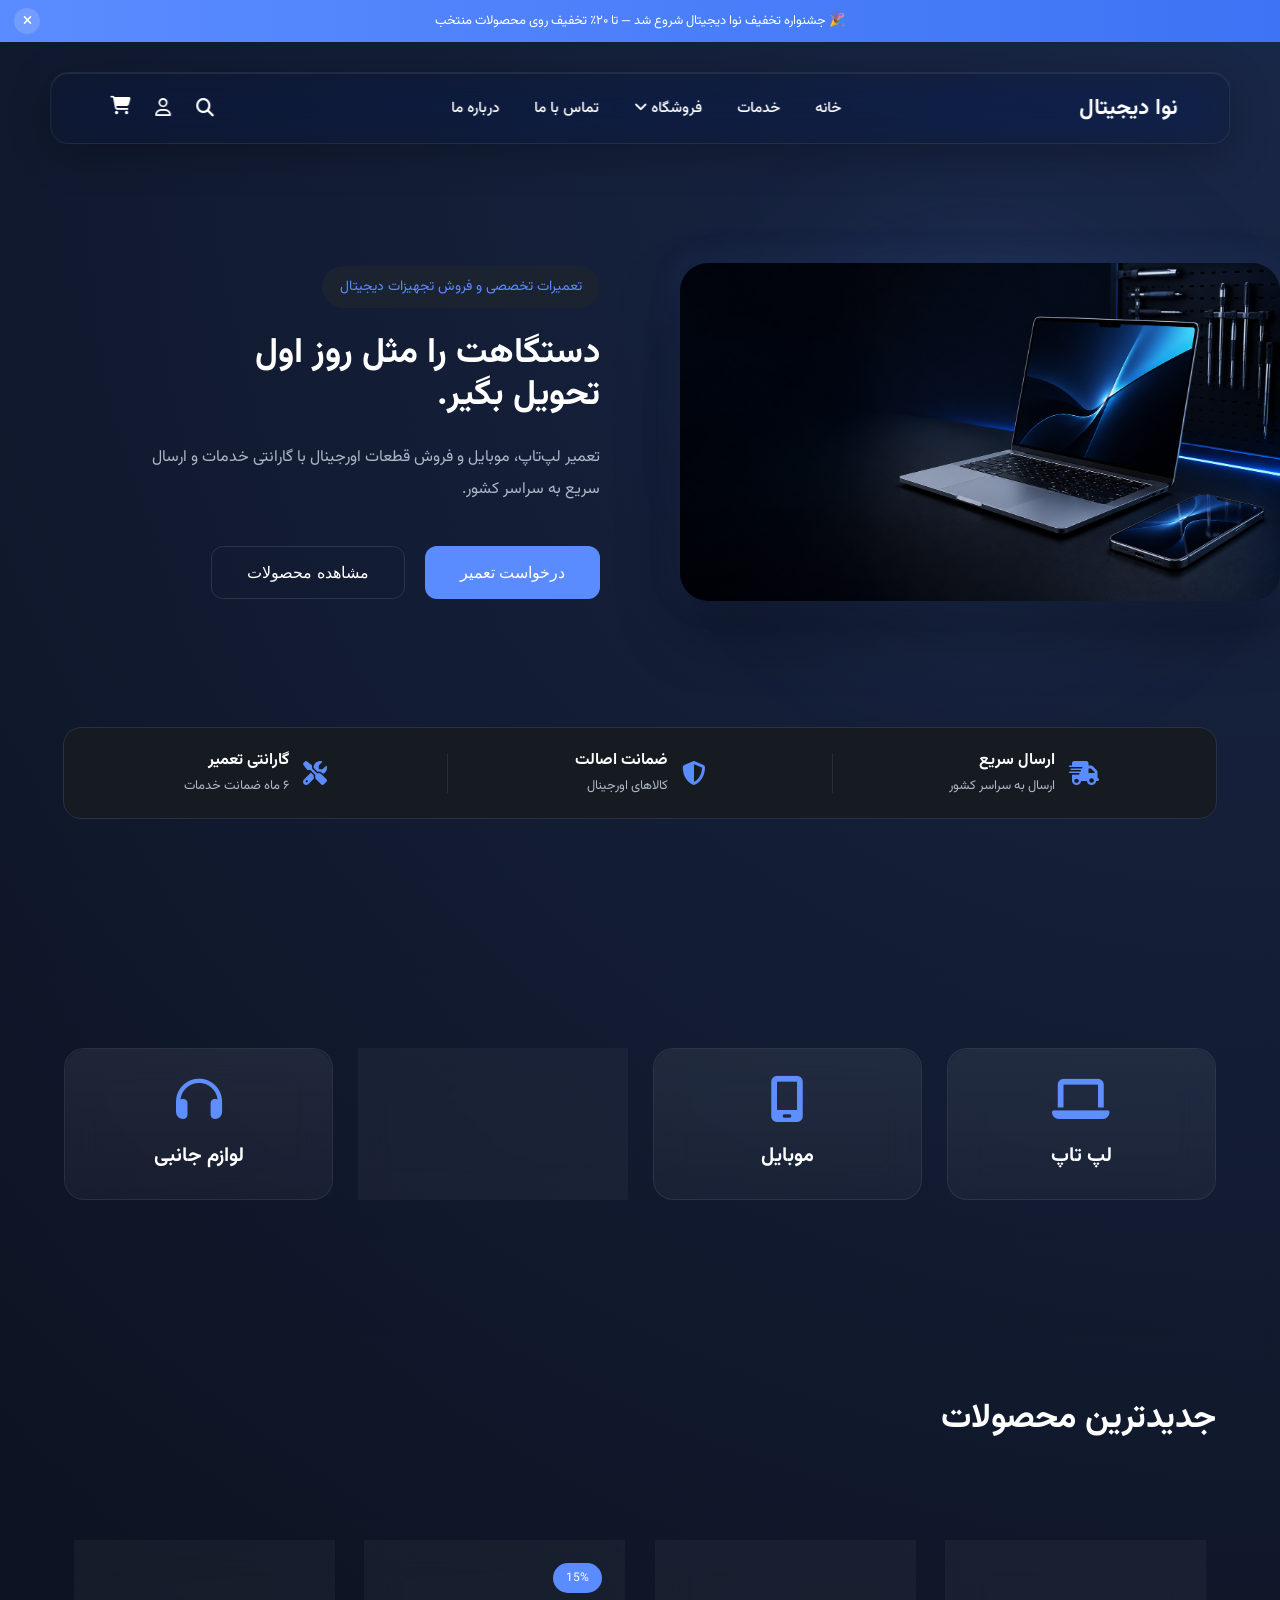
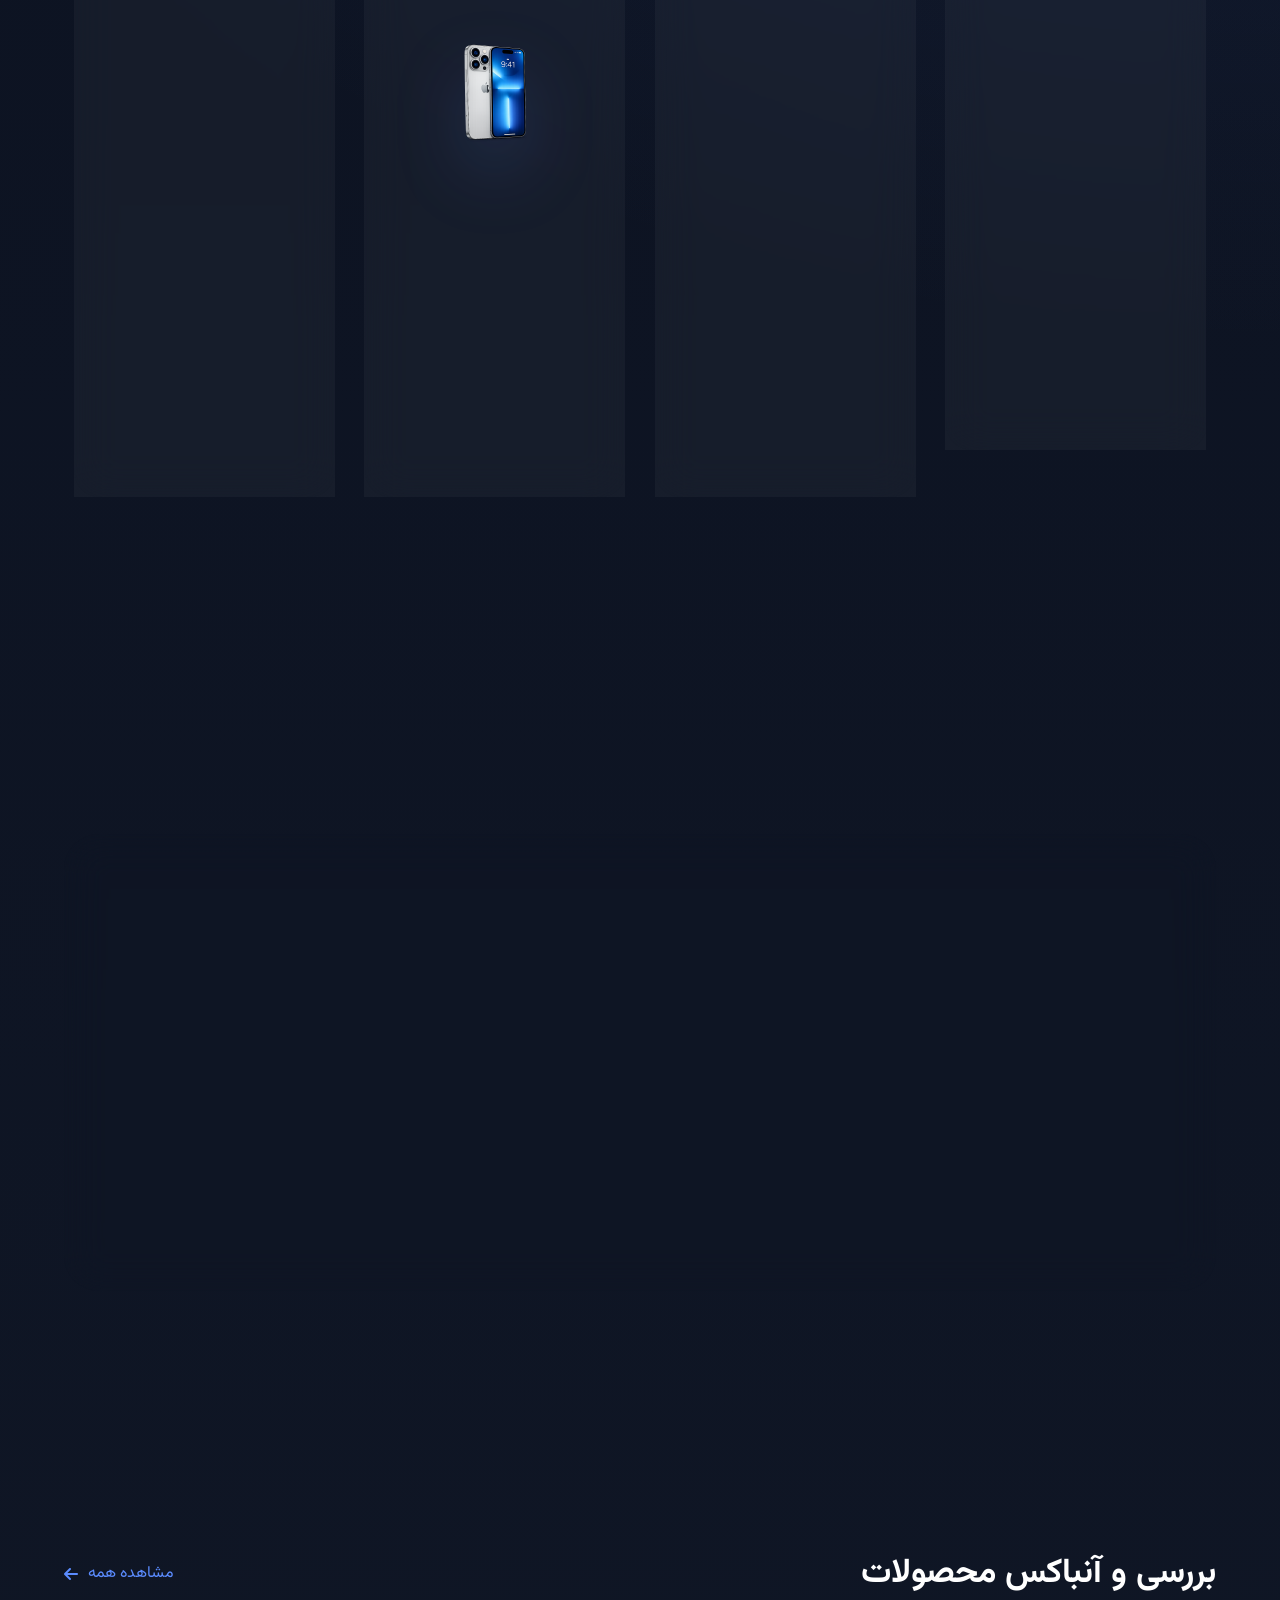
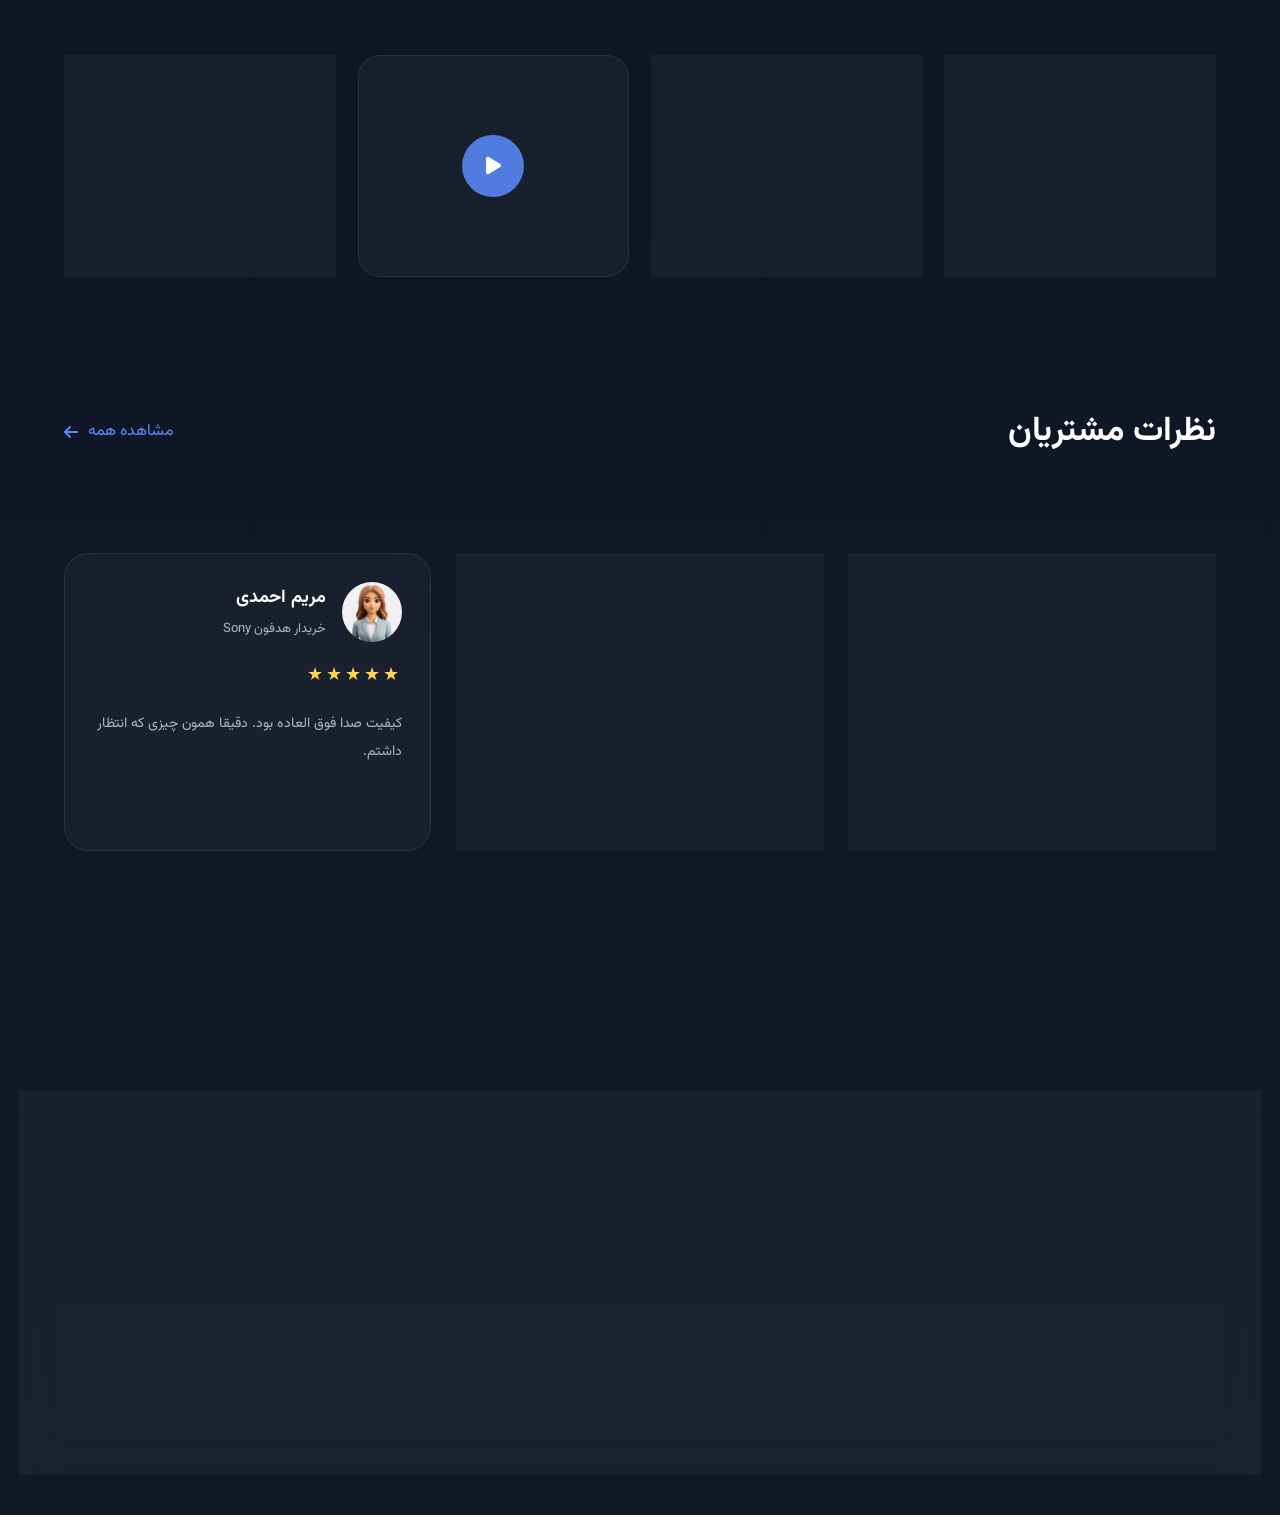
==== commit a0082ff7: "update" ====
--- a/index.html
+++ b/index.html
@@ -24,6 +24,16 @@
 
   <body>
     <!-- start header -->
+    <!-- بنر بالای صفحه -->
+    <div class="top-banner" id="topBanner">
+      <p>
+        🎉 جشنواره تخفیف نوا دیجیتال شروع شد — تا ۲۰٪ تخفیف روی محصولات منتخب
+      </p>
+      <button type="button" id="closeBanner" aria-label="بستن">
+        <i class="fa-solid fa-xmark"></i>
+      </button>
+    </div>
+
     <header>
       <div class="header-container">
         <div class="logo">
@@ -60,13 +70,16 @@
           <button type="button" class="search-trigger" aria-label="جستجو">
             <i class="fa-solid fa-magnifying-glass"></i>
           </button>
-         <a href="account.html"> <i class="fa-regular fa-user"></i></a>
+          <i class="fa-regular fa-user"></i>
           <a href="cart.html"><i class="fa-solid fa-cart-shopping"></i></a>
         </div>
 
         <!-- موبایل -->
         <div class="mobile-icons">
-          <a href="favorites.html"> <i class="fa-regular fa-heart"></i></a>
+          <a href="#"> <i class="fa-regular fa-heart"></i></a>
+          <button type="button" class="search-trigger" aria-label="جستجو">
+            <i class="fa-solid fa-magnifying-glass"></i>
+          </button>
         </div>
       </div>
     </header>
@@ -333,7 +346,7 @@
 
           <p>بهترین برندهای دنیا با ضمانت اصالت و ارسال سریع</p>
 
-          <a href="#">
+          <a href="shop.html">
             خرید محصولات
             <i class="fa-solid fa-arrow-left"></i>
           </a>
@@ -716,7 +729,7 @@
         <span>سبد</span>
       </a>
 
-      <a href="account.html">
+      <a href="#">
         <i class="fa-regular fa-user"></i>
         <span>حساب</span>
       </a>
--- a/home.css
+++ b/home.css
@@ -35,7 +35,8 @@
   position: fixed;
   top: 30px;
   left: 50%;
-  transform: translateX(-50%);
+  transform: translateX(-50%) translateZ(0);
+  -webkit-transform: translateX(-50%) translateZ(0);
   width: 92%;
   max-width: 1450px;
   height: 70px;
@@ -553,7 +554,7 @@
   align-items: center;
   height: 230px;
   margin-top: 15px;
-  loading:lazay;
+  loading: lazay;
 }
 
 .product-image img {
@@ -728,7 +729,7 @@
 .videos {
   width: 90%;
   margin: -20% auto;
-  loading: la
+  loading: la;
 }
 
 .section-title {
@@ -1126,13 +1127,14 @@
   html,
   body {
     overflow-x: hidden;
+    padding-bottom: 100px;
   }
 
   /* ================= HEADER ================= */
 
   header {
     width: 90%;
-    height:10%;
+    height: 64px;
     padding: 15px;
     margin: auto;
     display: flex;
@@ -1181,7 +1183,10 @@
     flex-direction: column-reverse;
     justify-content: center;
     text-align: center;
-    margin-top: 40%;
+    min-height: auto;
+    margin: 50px 0;
+    padding-top: 110px;
+    padding-bottom: 30px;
   }
 
   .hero-image img {
@@ -1205,13 +1210,9 @@
 
   .features {
     width: 95%;
-    margin-top: -80%;
+    margin: 40px auto 0;
     gap: 15px;
     font-size: 12px;
-  }
-
-  .features:hover {
-    display: none;
   }
 
   .line {
@@ -1276,7 +1277,8 @@
 
   .categories {
     width: 92%;
-    margin-top: 55%;
+    margin: 60px auto;
+    padding: 15px;
     display: grid;
     grid-template-columns: repeat(2, 1fr);
     gap: 16px;
@@ -1297,8 +1299,10 @@
   }
 
   /* ================= PRODUCTS ================= */
-
-  .swiper-slide {
+  .section-title h2{
+    margin-top: 25px; 
+  }
+   .swiper-slide {
     width: 100%;
   }
 
@@ -1324,9 +1328,8 @@
     margin: 0 auto;
     font-size: 13px;
   }
-
   .offer-text h2 {
-    margin: 10% auto;
+    margin: 20px auto;
     font-size: 18px;
     line-height: 1.7;
   }
@@ -1339,7 +1342,7 @@
     display: flex;
     justify-content: center;
     align-items: center;
-    margin: auto -30%;
+    margin: 20px auto 0;
   }
 
   /* ================= VIDEOS ================= */
@@ -1778,7 +1781,9 @@
   opacity: 0;
   visibility: hidden;
   pointer-events: none;
-  transition: opacity 0.3s ease, visibility 0.3s ease;
+  transition:
+    opacity 0.3s ease,
+    visibility 0.3s ease;
 }
 
 .search-overlay.active {
@@ -1908,3 +1913,99 @@
     padding: 70px 14px;
   }
 }
+
+/* =========================================
+   TOP BANNER
+========================================= */
+
+.top-banner {
+  position: fixed;
+  top: 0;
+  left: 0;
+  right: 0;
+  height: 42px;
+  z-index: 10001;
+  background: linear-gradient(90deg, var(--primary), #3d73f4);
+  color: #fff;
+  display: flex;
+  align-items: center;
+  justify-content: center;
+  gap: 10px;
+  padding: 0 44px;
+  text-align: center;
+}
+
+.top-banner p {
+  font-size: 13px;
+  margin: 0;
+}
+
+.top-banner button {
+  position: absolute;
+  left: 14px;
+  top: 50%;
+  transform: translateY(-50%);
+  width: 26px;
+  height: 26px;
+  display: flex;
+  align-items: center;
+  justify-content: center;
+  background: rgba(255, 255, 255, 0.15);
+  border: none;
+  border-radius: 50%;
+  color: #fff;
+  cursor: pointer;
+  font-size: 12px;
+  transition: 0.3s ease;
+}
+
+.top-banner button:hover {
+  background: rgba(255, 255, 255, 0.3);
+}
+
+/* هدر رو به‌اندازه‌ی ارتفاع بنر پایین می‌کشیم تا روش نیفته */
+header {
+  top: 72px;
+  transition: top 0.3s ease;
+}
+
+body.banner-closed .top-banner {
+  display: none;
+}
+
+body.banner-closed header {
+  top: 30px;
+}
+
+@media (max-width: 440px) {
+  .top-banner {
+    height: 52px;
+    padding: 0 40px;
+  }
+
+  .top-banner p {
+    font-size: 11.5px;
+    line-height: 1.5;
+  }
+
+  .hero {
+    padding-top: 160px;
+  }
+
+  body.banner-closed .hero {
+    padding-top: 110px;
+  }
+}
+
+/* هدر که به‌خاطر بنر پایین‌تر رفته، رو صفحات بزرگ‌تر از موبایل هم
+   باعث می‌شه رو محتوای هیرو بیفته — این فاصله رو جبران می‌کنیم */
+@media (min-width: 441px) {
+  .hero {
+    padding-top: 42px;
+    transition: padding-top 0.3s ease;
+  }
+
+  body.banner-closed .hero {
+    padding-top: 0;
+  }
+}
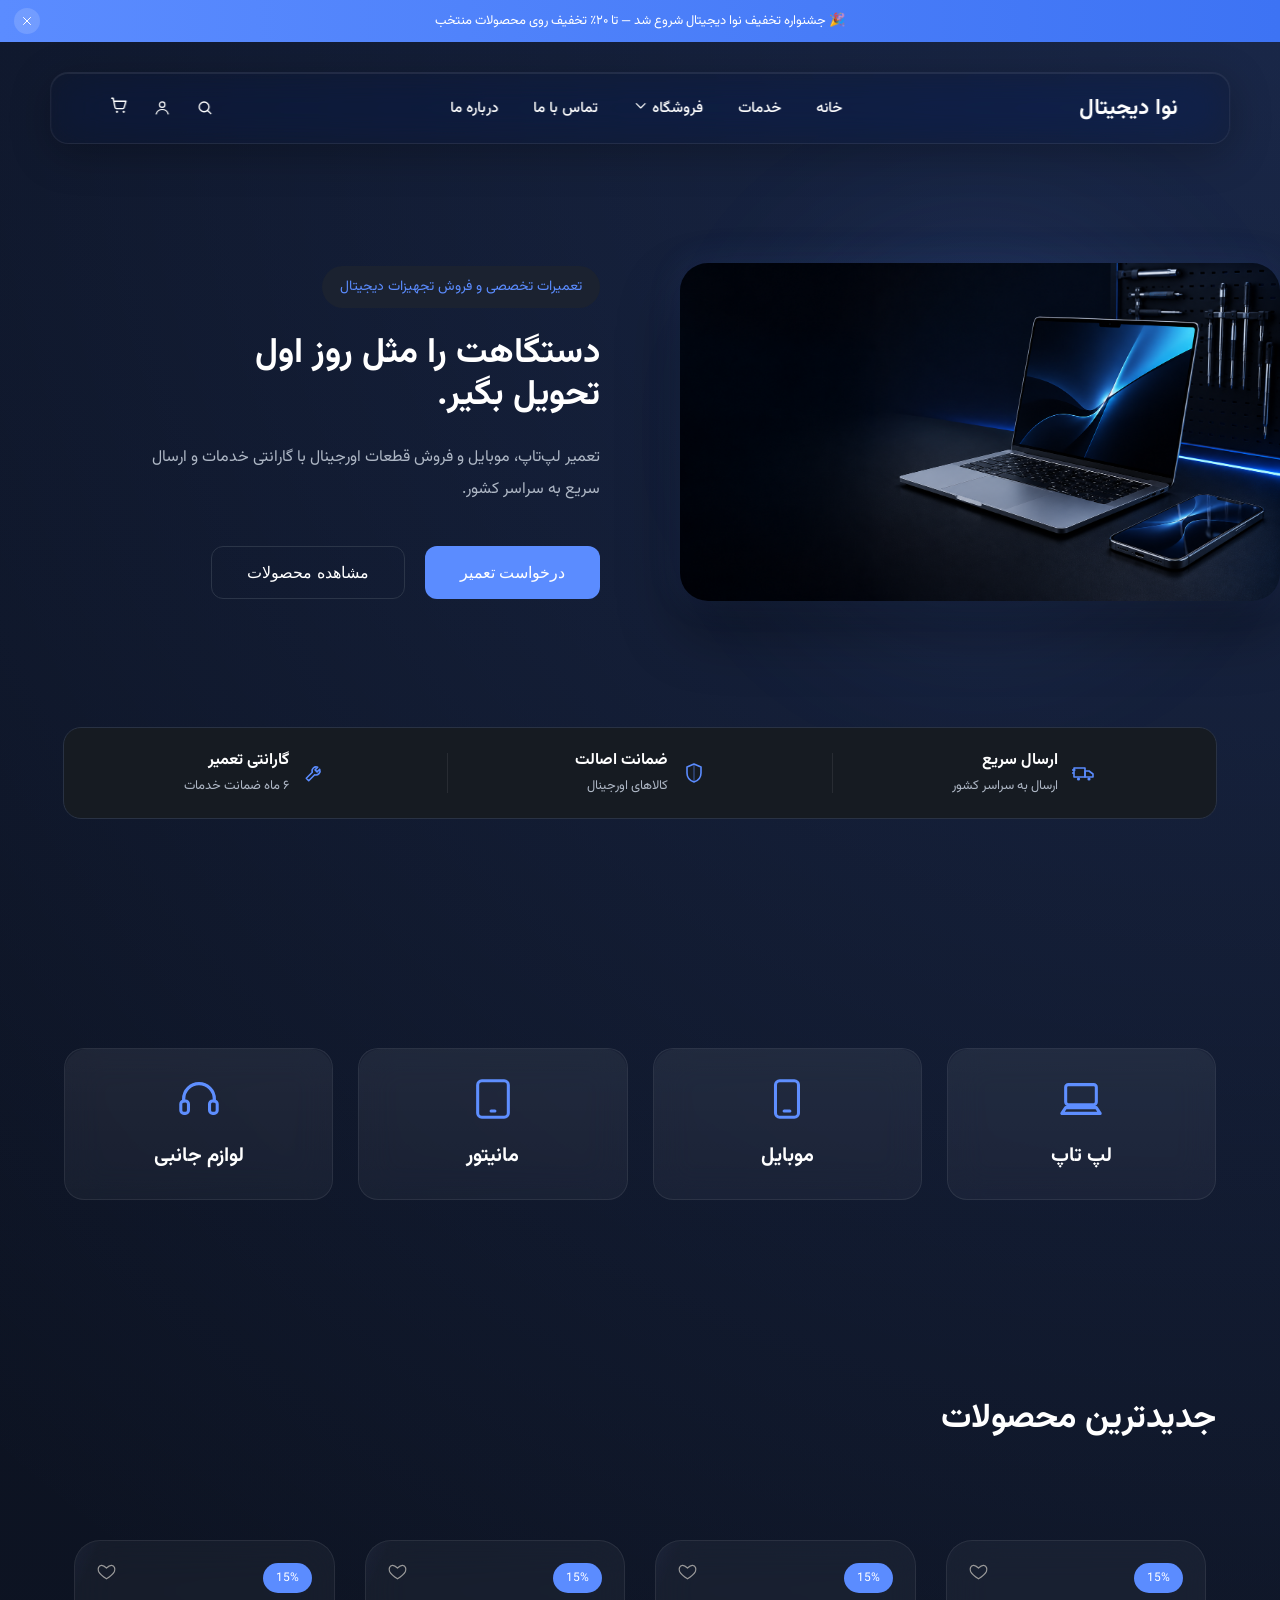
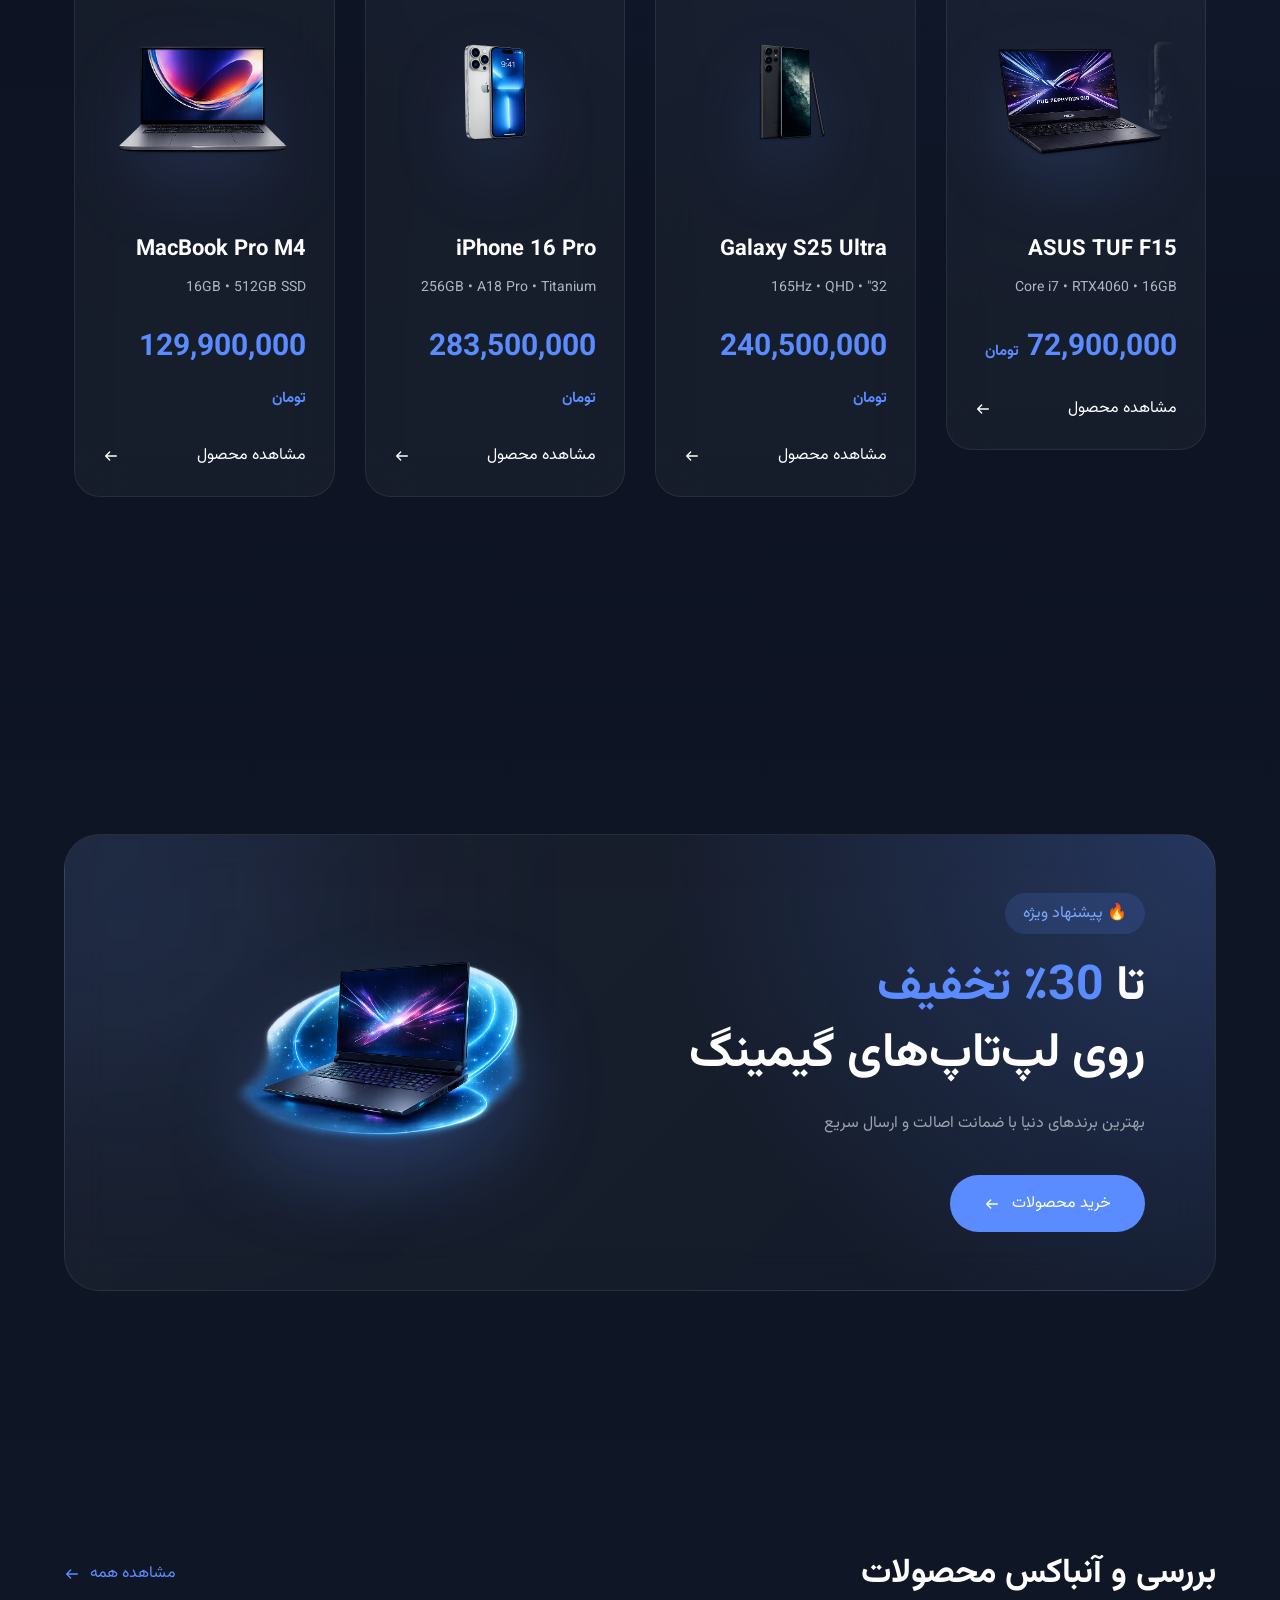
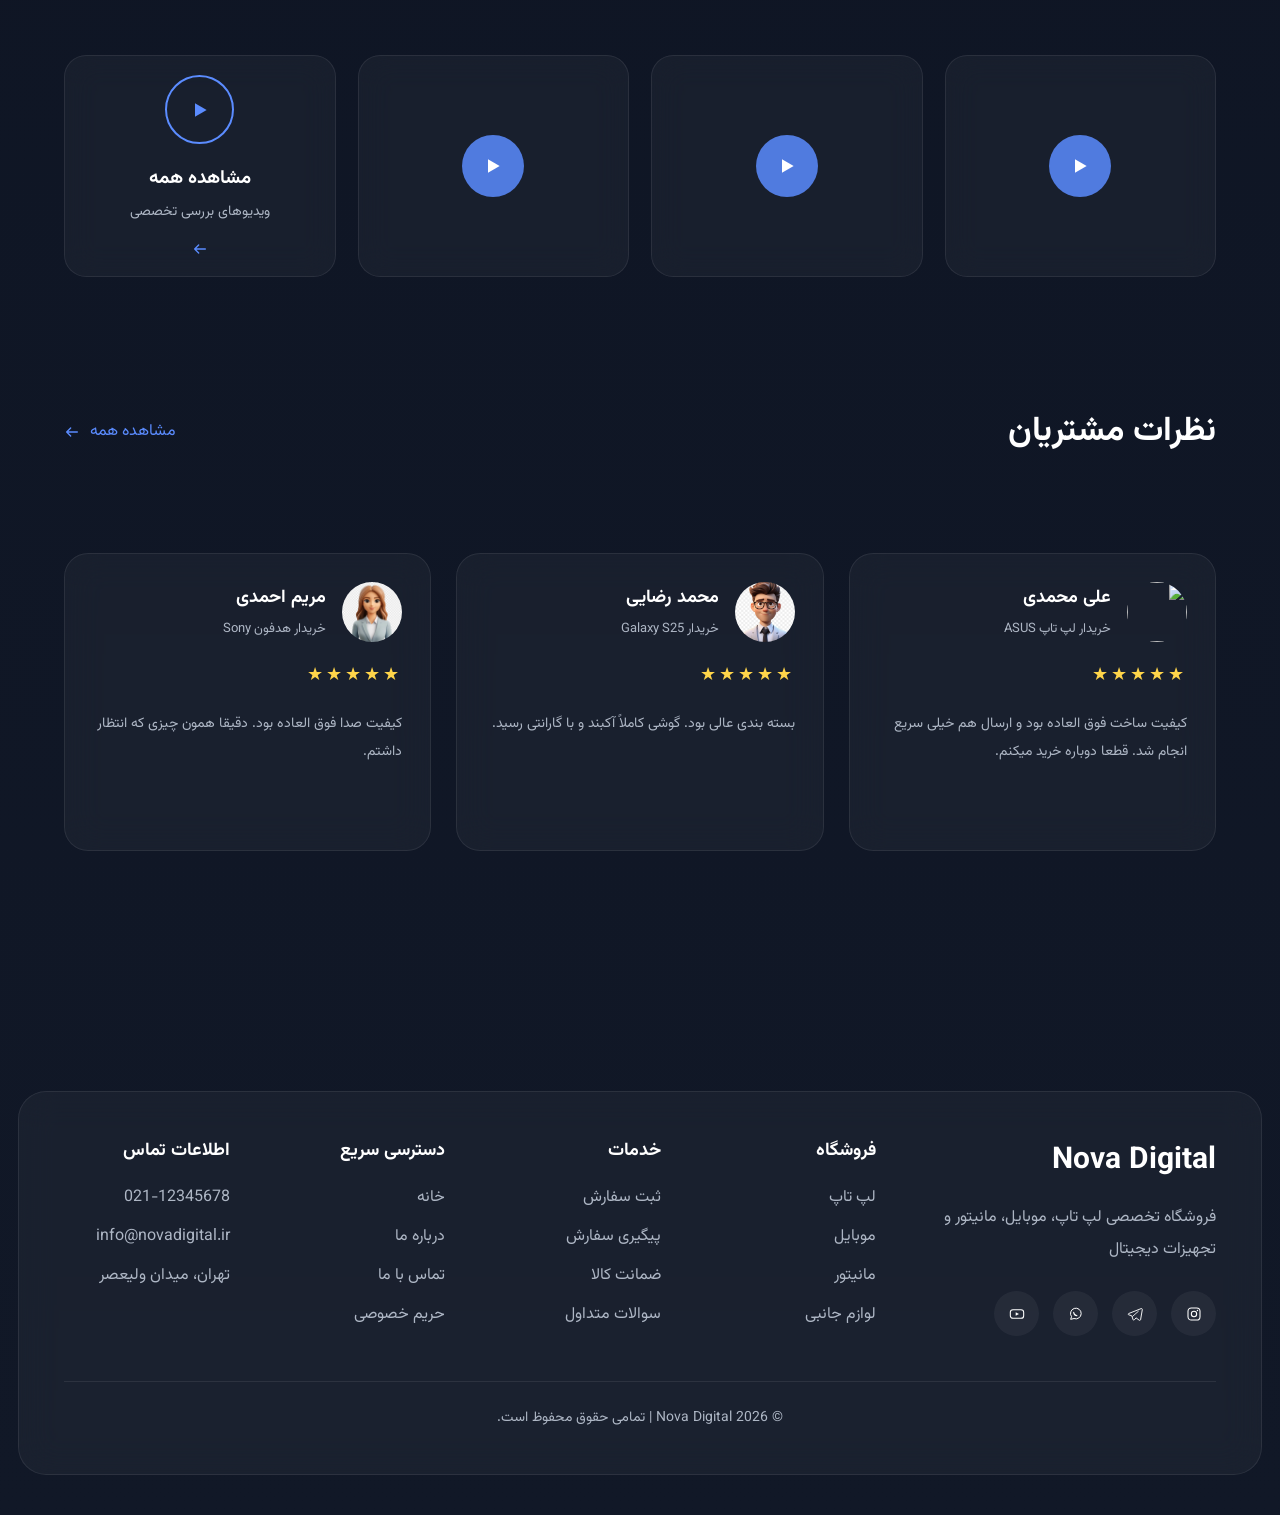
==== commit c1b0f7f2: "upadate 3" ====
--- a/index.html
+++ b/index.html
@@ -3,10 +3,6 @@
   <head>
     <meta charset="UTF-8" />
     <meta name="viewport" content="width=device-width, initial-scale=1.0" />
-    <link
-      rel="stylesheet"
-      href="https://cdnjs.cloudflare.com/ajax/libs/font-awesome/6.7.2/css/all.min.css"
-    />
     <link rel="preconnect" href="https://fonts.googleapis.com" />
     <link rel="preconnect" href="https://fonts.gstatic.com" crossorigin />
     <link
@@ -23,6 +19,7 @@
   </head>
 
   <body>
+    <script src="icons.js"></script>
     <!-- start header -->
     <!-- بنر بالای صفحه -->
     <div class="top-banner" id="topBanner">
@@ -30,7 +27,7 @@
         🎉 جشنواره تخفیف نوا دیجیتال شروع شد — تا ۲۰٪ تخفیف روی محصولات منتخب
       </p>
       <button type="button" id="closeBanner" aria-label="بستن">
-        <i class="fa-solid fa-xmark"></i>
+        <svg class="icon"><use href="#icon-xmark"></use></svg>
       </button>
     </div>
 
@@ -49,7 +46,7 @@
             <li class="dropdown">
               <a href="shop.html">
                 فروشگاه
-                <i class="fa fa-angle-down"></i>
+                <svg class="icon"><use href="#icon-angle-down"></use></svg>
               </a>
 
               <ul class="dropdown-menu">
@@ -68,17 +65,21 @@
         <!-- دسکتاپ -->
         <div class="header-icons">
           <button type="button" class="search-trigger" aria-label="جستجو">
-            <i class="fa-solid fa-magnifying-glass"></i>
+            <svg class="icon"><use href="#icon-magnifying-glass"></use></svg>
           </button>
-          <i class="fa-regular fa-user"></i>
-          <a href="cart.html"><i class="fa-solid fa-cart-shopping"></i></a>
+          <svg class="icon"><use href="#icon-user"></use></svg>
+          <a href="cart.html"
+            ><svg class="icon"><use href="#icon-cart-shopping"></use></svg
+          ></a>
         </div>
 
         <!-- موبایل -->
         <div class="mobile-icons">
-          <a href="#"> <i class="fa-regular fa-heart"></i></a>
+          <a href="#">
+            <svg class="icon"><use href="#icon-heart-outline"></use></svg
+          ></a>
           <button type="button" class="search-trigger" aria-label="جستجو">
-            <i class="fa-solid fa-magnifying-glass"></i>
+            <svg class="icon"><use href="#icon-magnifying-glass"></use></svg>
           </button>
         </div>
       </div>
@@ -113,7 +114,7 @@
     <!-- start two hero -->
     <section class="features">
       <div class="feature">
-        <i class="fa-solid fa-truck-fast"></i>
+        <svg class="icon"><use href="#icon-truck-fast"></use></svg>
         <div>
           <h4>ارسال سریع</h4>
           <span>ارسال به سراسر کشور</span>
@@ -123,7 +124,7 @@
       <div class="line"></div>
 
       <div class="feature">
-        <i class="fa-solid fa-shield-halved"></i>
+        <svg class="icon"><use href="#icon-shield-halved"></use></svg>
         <div>
           <h4>ضمانت اصالت</h4>
           <span>کالاهای اورجینال</span>
@@ -133,7 +134,7 @@
       <div class="line"></div>
 
       <div class="feature">
-        <i class="fa-solid fa-screwdriver-wrench"></i>
+        <svg class="icon"><use href="#icon-screwdriver-wrench"></use></svg>
         <div>
           <h4>گارانتی تعمیر</h4>
           <span>۶ ماه ضمانت خدمات</span>
@@ -147,22 +148,22 @@
     <!-- start  categories-->
     <section class="categories">
       <a href="shop.html#laptops" class="cat-card">
-        <i class="fa-solid fa-laptop"></i>
+        <svg class="icon"><use href="#icon-laptop"></use></svg>
         <h3>لپ تاپ</h3>
       </a>
 
       <a href="shop.html#mobiles" class="cat-card">
-        <i class="fa-solid fa-mobile-screen"></i>
+        <svg class="icon"><use href="#icon-mobile-screen"></use></svg>
         <h3>موبایل</h3>
       </a>
 
       <a href="shop.html#monitors" class="cat-card">
-        <i class="fa-solid fa-tablet-screen-button"></i>
+        <svg class="icon"><use href="#icon-tablet"></use></svg>
         <h3>مانیتور</h3>
       </a>
 
       <a href="shop.html#accessories" class="cat-card">
-        <i class="fa-solid fa-headphones"></i>
+        <svg class="icon"><use href="#icon-headphones"></use></svg>
         <h3>لوازم جانبی</h3>
       </a>
     </section>
@@ -179,7 +180,9 @@
           <div class="swiper-slide">
             <div class="product-card">
               <span class="badge">15%</span>
-              <i class="fa-regular fa-heart favorite"></i>
+              <svg class="icon favorite">
+                <use href="#icon-heart-outline"></use>
+              </svg>
               <div class="product-image">
                 <img src="image/image-1-laptop.png" />
               </div>
@@ -192,7 +195,7 @@
                 </div>
                 <a href="#">
                   مشاهده محصول
-                  <i class="fa-solid fa-arrow-left"></i>
+                  <svg class="icon"><use href="#icon-arrow-left"></use></svg>
                 </a>
               </div>
             </div>
@@ -202,7 +205,9 @@
             <div class="product-card">
               <span class="badge">15%</span>
 
-              <i class="fa-regular fa-heart favorite"></i>
+              <svg class="icon favorite">
+                <use href="#icon-heart-outline"></use>
+              </svg>
 
               <div class="product-image">
                 <img src="image/image-phone2.png" />
@@ -220,7 +225,7 @@
 
                 <a href="#">
                   مشاهده محصول
-                  <i class="fa-solid fa-arrow-left"></i>
+                  <svg class="icon"><use href="#icon-arrow-left"></use></svg>
                 </a>
               </div>
             </div>
@@ -229,7 +234,9 @@
           <div class="swiper-slide">
             <div class="product-card">
               <span class="badge">15%</span>
-              <i class="fa-regular fa-heart favorite"></i>
+              <svg class="icon favorite">
+                <use href="#icon-heart-outline"></use>
+              </svg>
               <div class="product-image">
                 <img src="image/image-phone1.png" />
               </div>
@@ -245,7 +252,7 @@
 
                 <a href="#">
                   مشاهده محصول
-                  <i class="fa-solid fa-arrow-left"></i>
+                  <svg class="icon"><use href="#icon-arrow-left"></use></svg>
                 </a>
               </div>
             </div>
@@ -255,7 +262,9 @@
             <div class="product-card">
               <span class="badge">15%</span>
 
-              <i class="fa-regular fa-heart favorite"></i>
+              <svg class="icon favorite">
+                <use href="#icon-heart-outline"></use>
+              </svg>
 
               <div class="product-image">
                 <img src="image/image-2-laptop.png" />
@@ -273,7 +282,7 @@
 
                 <a href="#">
                   مشاهده محصول
-                  <i class="fa-solid fa-arrow-left"></i>
+                  <svg class="icon"><use href="#icon-arrow-left"></use></svg>
                 </a>
               </div>
             </div>
@@ -282,7 +291,9 @@
           <div class="swiper-slide">
             <div class="product-card">
               <span class="badge">15%</span>
-              <i class="fa-regular fa-heart favorite"></i>
+              <svg class="icon favorite">
+                <use href="#icon-heart-outline"></use>
+              </svg>
               <div class="product-image">
                 <img src="image/image-hea1.png" />
               </div>
@@ -295,7 +306,7 @@
                 </div>
                 <a href="#">
                   مشاهده محصول
-                  <i class="fa-solid fa-arrow-left"></i>
+                  <svg class="icon"><use href="#icon-arrow-left"></use></svg>
                 </a>
               </div>
             </div>
@@ -305,7 +316,9 @@
             <div class="product-card">
               <span class="badge">15%</span>
 
-              <i class="fa-regular fa-heart favorite"></i>
+              <svg class="icon favorite">
+                <use href="#icon-heart-outline"></use>
+              </svg>
 
               <div class="product-image">
                 <img src="image/image-1-mani.png" />
@@ -323,7 +336,7 @@
 
                 <a href="#">
                   مشاهده محصول
-                  <i class="fa-solid fa-arrow-left"></i>
+                  <svg class="icon"><use href="#icon-arrow-left"></use></svg>
                 </a>
               </div>
             </div>
@@ -346,9 +359,9 @@
 
           <p>بهترین برندهای دنیا با ضمانت اصالت و ارسال سریع</p>
 
-          <a href="shop.html">
+          <a href="#">
             خرید محصولات
-            <i class="fa-solid fa-arrow-left"></i>
+            <svg class="icon"><use href="#icon-arrow-left"></use></svg>
           </a>
         </div>
 
@@ -366,7 +379,7 @@
 
         <a href="#">
           مشاهده همه
-          <i class="fa-solid fa-arrow-left"></i>
+          <svg class="icon"><use href="#icon-arrow-left"></use></svg>
         </a>
       </div>
       <div class="videos-grid">
@@ -377,7 +390,7 @@
           </video>
           <div class="video-overlay">
             <div class="play-btn">
-              <i class="fa-solid fa-play"></i>
+              <svg class="icon"><use href="#icon-play"></use></svg>
             </div>
 
             <h3>بررسی لپ تاپ ASUS TUF</h3>
@@ -392,7 +405,7 @@
 
           <div class="video-overlay">
             <div class="play-btn">
-              <i class="fa-solid fa-play"></i>
+              <svg class="icon"><use href="#icon-play"></use></svg>
             </div>
 
             <h3>بررسی Galaxy S25 Ultra</h3>
@@ -407,7 +420,7 @@
 
           <div class="video-overlay">
             <div class="play-btn">
-              <i class="fa-solid fa-play"></i>
+              <svg class="icon"><use href="#icon-play"></use></svg>
             </div>
 
             <h3>بررسی Sony WH-1000XM5</h3>
@@ -417,14 +430,14 @@
         <!-- More -->
         <div class="video-more">
           <div class="play-circle">
-            <i class="fa-solid fa-play"></i>
+            <svg class="icon"><use href="#icon-play"></use></svg>
           </div>
 
           <h3>مشاهده همه</h3>
 
           <p>ویدیوهای بررسی تخصصی</p>
 
-          <i class="fa-solid fa-arrow-left arrow"></i>
+          <svg class="icon arrow"><use href="#icon-arrow-left"></use></svg>
         </div>
       </div>
     </section>
@@ -433,7 +446,7 @@
     <div class="video-modal">
       <div class="modal-content">
         <button class="close-modal">
-          <i class="fa-solid fa-xmark"></i>
+          <svg class="icon"><use href="#icon-xmark"></use></svg>
         </button>
 
         <video class="modal-video" controls>
@@ -450,7 +463,7 @@
         <h2>نظرات مشتریان</h2>
         <a href="#">
           مشاهده همه
-          <i class="fa-solid fa-arrow-left"></i>
+          <svg class="icon"><use href="#icon-arrow-left"></use></svg>
         </a>
       </div>
       <div class="swiper reviewSwiper">
@@ -544,13 +557,21 @@
           <p>فروشگاه تخصصی لپ تاپ، موبایل، مانیتور و تجهیزات دیجیتال</p>
 
           <div class="footer-social">
-            <a href="#"><i class="fa-brands fa-instagram"></i></a>
-
-            <a href="#"><i class="fa-brands fa-telegram"></i></a>
-
-            <a href="#"><i class="fa-brands fa-whatsapp"></i></a>
-
-            <a href="#"><i class="fa-brands fa-youtube"></i></a>
+            <a href="#"
+              ><svg class="icon"><use href="#icon-instagram"></use></svg
+            ></a>
+
+            <a href="#"
+              ><svg class="icon"><use href="#icon-telegram"></use></svg
+            ></a>
+
+            <a href="#"
+              ><svg class="icon"><use href="#icon-whatsapp"></use></svg
+            ></a>
+
+            <a href="#"
+              ><svg class="icon"><use href="#icon-youtube"></use></svg
+            ></a>
           </div>
         </div>
 
@@ -626,7 +647,7 @@
           id="modalClose"
           aria-label="بستن"
         >
-          <i class="fa-solid fa-xmark"></i>
+          <svg class="icon"><use href="#icon-xmark"></use></svg>
         </button>
 
         <!-- Product Image -->
@@ -652,7 +673,7 @@
           <div class="modal-actions">
             <!-- Add To Cart -->
             <button type="button" class="modal-cart-btn" id="modalAddToCart">
-              <i class="fa-solid fa-cart-plus"></i>
+              <svg class="icon"><use href="#icon-cart-plus"></use></svg>
 
               افزودن به سبد خرید
             </button>
@@ -664,7 +685,7 @@
               id="modalFavorite"
               aria-label="افزودن به علاقه‌مندی"
             >
-              <i class="fa-regular fa-heart"></i>
+              <svg class="icon"><use href="#icon-heart-outline"></use></svg>
             </button>
           </div>
 
@@ -676,7 +697,7 @@
           >
             مشاهده اطلاعات کامل محصول
 
-            <i class="fa-solid fa-arrow-left"></i>
+            <svg class="icon"><use href="#icon-arrow-left"></use></svg>
           </a>
         </div>
       </div>
@@ -689,7 +710,7 @@
     <div class="search-overlay" id="searchOverlay">
       <div class="search-box">
         <div class="search-input-row">
-          <i class="fa-solid fa-magnifying-glass"></i>
+          <svg class="icon"><use href="#icon-magnifying-glass"></use></svg>
           <input
             type="text"
             id="searchInput"
@@ -697,7 +718,7 @@
             autocomplete="off"
           />
           <button type="button" id="closeSearch" aria-label="بستن جستجو">
-            <i class="fa-solid fa-xmark"></i>
+            <svg class="icon"><use href="#icon-xmark"></use></svg>
           </button>
         </div>
 
@@ -710,27 +731,27 @@
     <!-- start responsiv -->
     <nav class="bottom-nav">
       <a href="#" class="active">
-        <i class="fa-solid fa-house"></i>
+        <svg class="icon"><use href="#icon-house"></use></svg>
         <span>خانه</span>
       </a>
 
       <a href="shop.html">
-        <i class="fa-solid fa-layer-group"></i>
+        <svg class="icon"><use href="#icon-layer-group"></use></svg>
         <span>دسته‌ها</span>
       </a>
 
       <button type="button" class="search-trigger">
-        <i class="fa-solid fa-magnifying-glass"></i>
+        <svg class="icon"><use href="#icon-magnifying-glass"></use></svg>
         <span>جستجو</span>
       </button>
 
       <a href="cart.html">
-        <i class="fa-solid fa-cart-shopping"></i>
+        <svg class="icon"><use href="#icon-cart-shopping"></use></svg>
         <span>سبد</span>
       </a>
 
       <a href="#">
-        <i class="fa-regular fa-user"></i>
+        <svg class="icon"><use href="#icon-user"></use></svg>
         <span>حساب</span>
       </a>
     </nav>
--- a/home.css
+++ b/home.css
@@ -138,14 +138,14 @@
   gap: 25px;
 }
 
-.header-icons i {
+.header-icons .icon {
   font-size: 18px;
   color: var(--text);
   cursor: pointer;
   transition: 0.3s;
 }
 
-.header-icons i:hover {
+.header-icons .icon:hover {
   color: var(--primary);
   transform: translateY(-3px);
 }
@@ -162,14 +162,14 @@
   color: var(--text);
 }
 
-.header-icons .search-trigger i,
-.mobile-icons .search-trigger i {
+.header-icons .search-trigger .icon,
+.mobile-icons .search-trigger .icon {
   font-size: 18px;
   color: var(--text);
   transition: 0.3s;
 }
 
-.search-trigger:hover i {
+.search-trigger:hover .icon {
   color: var(--primary);
   transform: translateY(-3px);
 }
@@ -317,13 +317,13 @@
   box-shadow: 0 15px 35px rgba(91, 140, 255, 0.25);
 }
 
-.feature i {
+.feature .icon {
   font-size: 24px;
   color: var(--primary);
   transition: 0.35s ease;
 }
 
-.feature:hover i {
+.feature:hover .icon {
   transform: scale(1.15);
   color: var(--primary-hover);
 }
@@ -424,13 +424,13 @@
   left: -140%;
 }
 
-.cat-card i {
+.cat-card .icon {
   font-size: 46px;
   color: var(--primary);
   transition: 0.35s;
 }
 
-.cat-card:hover i {
+.cat-card:hover .icon {
   transform: scale(1.12);
 }
 
@@ -554,7 +554,7 @@
   align-items: center;
   height: 230px;
   margin-top: 15px;
-  loading: lazay;
+  loading:lazay;
 }
 
 .product-image img {
@@ -603,11 +603,11 @@
   color: var(--primary);
 }
 
-.product-info a i {
+.product-info a .icon {
   transition: 0.3s;
 }
 
-.product-info a:hover i {
+.product-info a:hover .icon {
   transform: translateX(-7px);
 }
 
@@ -729,7 +729,7 @@
 .videos {
   width: 90%;
   margin: -20% auto;
-  loading: la;
+  loading: la
 }
 
 .section-title {
@@ -752,11 +752,11 @@
   gap: 10px;
 }
 
-.section-title a i {
+.section-title a .icon {
   transition: 0.3s;
 }
 
-.section-title a:hover i {
+.section-title a:hover .icon {
   transform: translateX(-6px);
 }
 
@@ -1166,14 +1166,14 @@
     gap: 18px;
   }
 
-  .mobile-icons i {
+  .mobile-icons .icon {
     font-size: 16px;
     color: #fff;
     cursor: pointer;
     transition: 0.3s;
   }
 
-  .mobile-icons i:hover {
+  .mobile-icons .icon:hover {
     color: var(--primary);
   }
   /* ================= HERO ================= */
@@ -1184,7 +1184,7 @@
     justify-content: center;
     text-align: center;
     min-height: auto;
-    margin: 50px 0;
+    margin: 0;
     padding-top: 110px;
     padding-bottom: 30px;
   }
@@ -1194,9 +1194,20 @@
   }
 
   .hero-content h1 {
-    margin: auto;
+    margin: 0 auto 16px;
     font-size: 16px;
     line-height: 1.6;
+  }
+
+  .hero-content p {
+    width: 100%;
+    margin: 0 auto 24px;
+    font-size: 13.5px;
+    line-height: 1.9;
+  }
+
+  .hero-tag {
+    margin: 0 auto 16px;
   }
 
   .hero-btns {
@@ -1258,8 +1269,8 @@
     padding: 0;
   }
 
-  .bottom-nav a i,
-  .bottom-nav .search-trigger i {
+  .bottom-nav a .icon,
+  .bottom-nav .search-trigger .icon {
     font-size: 20px;
   }
 
@@ -1277,19 +1288,29 @@
 
   .categories {
     width: 92%;
-    margin: 60px auto;
-    padding: 15px;
+    margin: 40px auto 0;
+
     display: grid;
     grid-template-columns: repeat(2, 1fr);
     gap: 16px;
   }
 
+  .products {
+    width: 92%;
+    margin: 50px auto;
+  }
+
+  .offer {
+    width: 92%;
+    margin: 50px auto;
+  }
+
   .cat-card {
     padding: 22px 15px;
     border-radius: 18px;
   }
 
-  .cat-card i {
+  .cat-card .icon {
     font-size: 32px;
     margin-bottom: 12px;
   }
@@ -1299,10 +1320,8 @@
   }
 
   /* ================= PRODUCTS ================= */
-  .section-title h2{
-    margin-top: 25px; 
-  }
-   .swiper-slide {
+
+  .swiper-slide {
     width: 100%;
   }
 
@@ -1313,7 +1332,17 @@
 
   /* ================= OFFER ================= */
 
+  .offer-text {
+    width: 100%;
+  }
+
+  .offer-image {
+    width: 100%;
+  }
+
   .offer-content {
+    height: auto;
+    padding: 30px 20px;
     display: flex;
     flex-direction: column-reverse;
     gap: 30px;
@@ -1328,6 +1357,7 @@
     margin: 0 auto;
     font-size: 13px;
   }
+
   .offer-text h2 {
     margin: 20px auto;
     font-size: 18px;
@@ -1623,12 +1653,12 @@
   box-shadow: 0 15px 30px rgba(91, 140, 255, 0.28);
 }
 
-.modal-cart-btn i {
+.modal-cart-btn .icon {
   font-size: 17px;
   transition: 0.3s ease;
 }
 
-.modal-cart-btn:hover i {
+.modal-cart-btn:hover .icon {
   transform: scale(1.15);
 }
 
@@ -1679,11 +1709,11 @@
   background: rgba(91, 140, 255, 0.06);
 }
 
-.modal-product-link i {
+.modal-product-link .icon {
   transition: 0.3s ease;
 }
 
-.modal-product-link:hover i {
+.modal-product-link:hover .icon {
   transform: translateX(-5px);
 }
 
@@ -1781,9 +1811,7 @@
   opacity: 0;
   visibility: hidden;
   pointer-events: none;
-  transition:
-    opacity 0.3s ease,
-    visibility 0.3s ease;
+  transition: opacity 0.3s ease, visibility 0.3s ease;
 }
 
 .search-overlay.active {
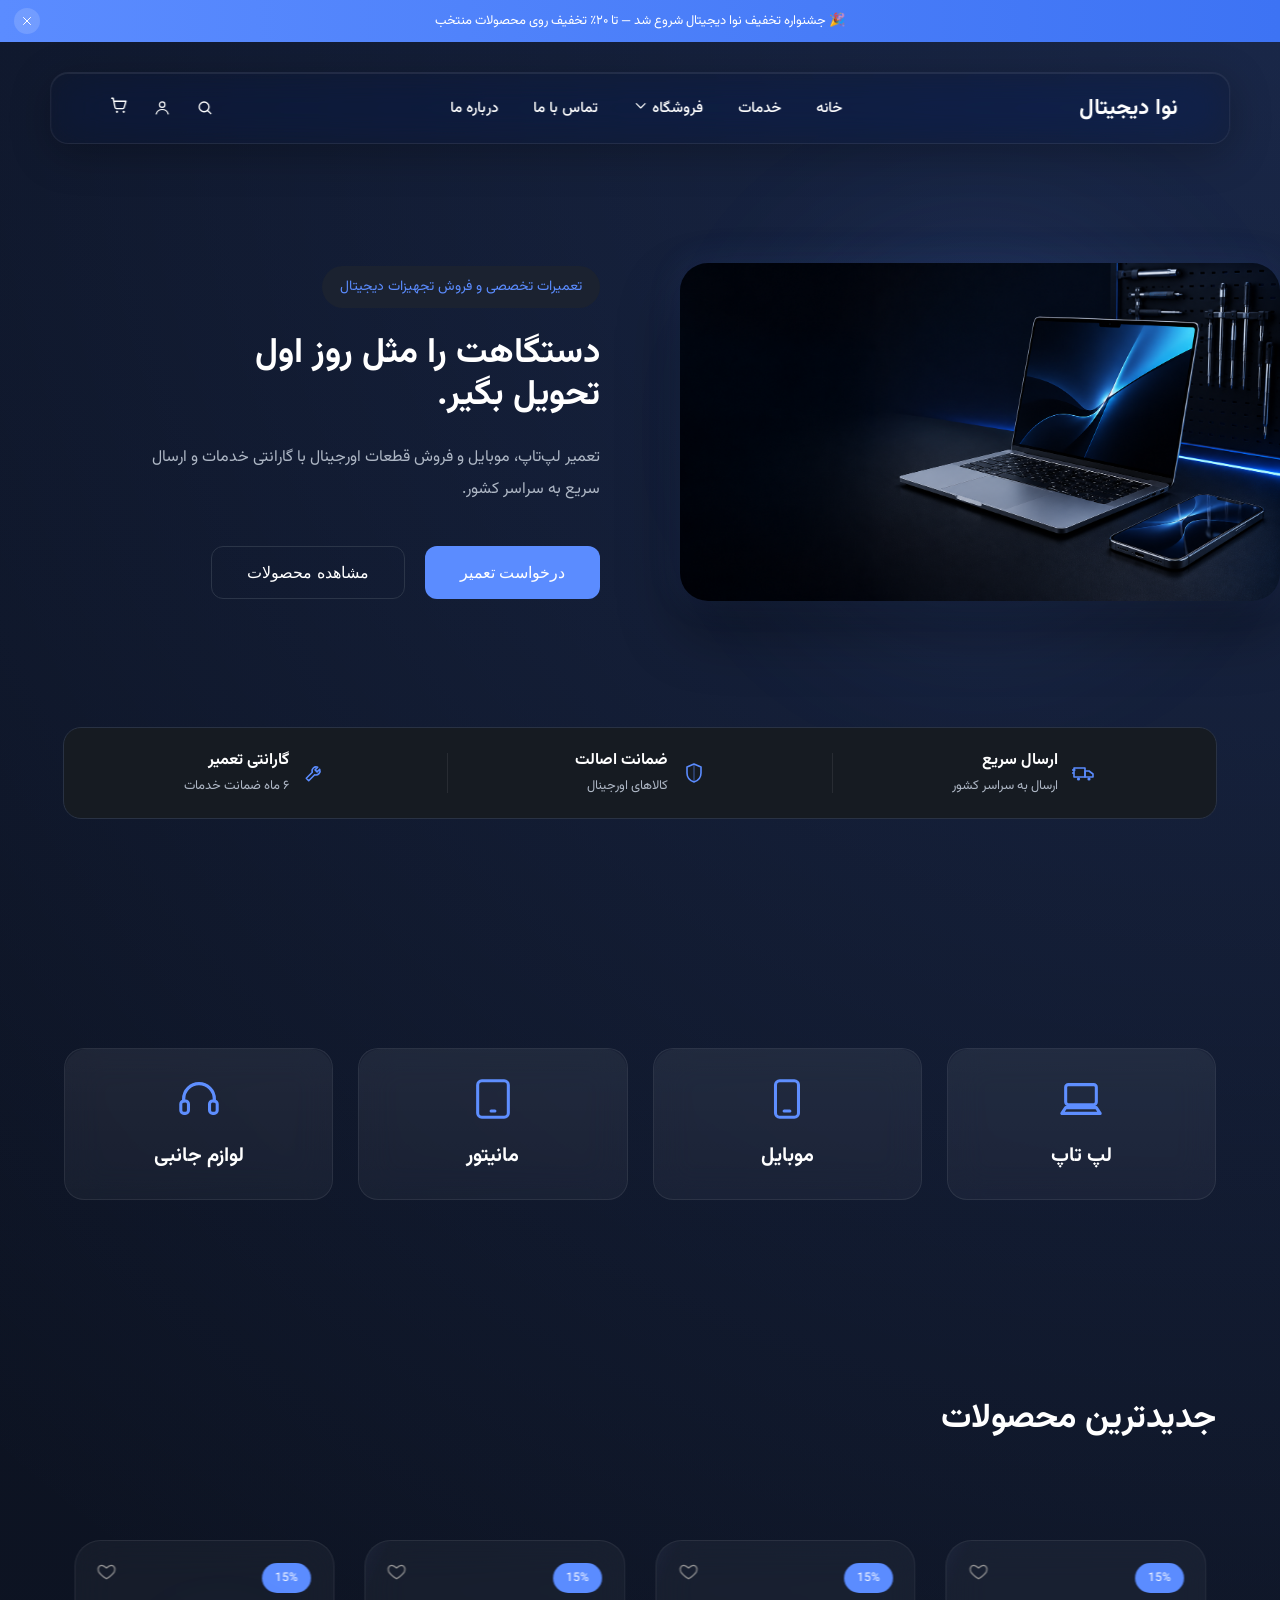
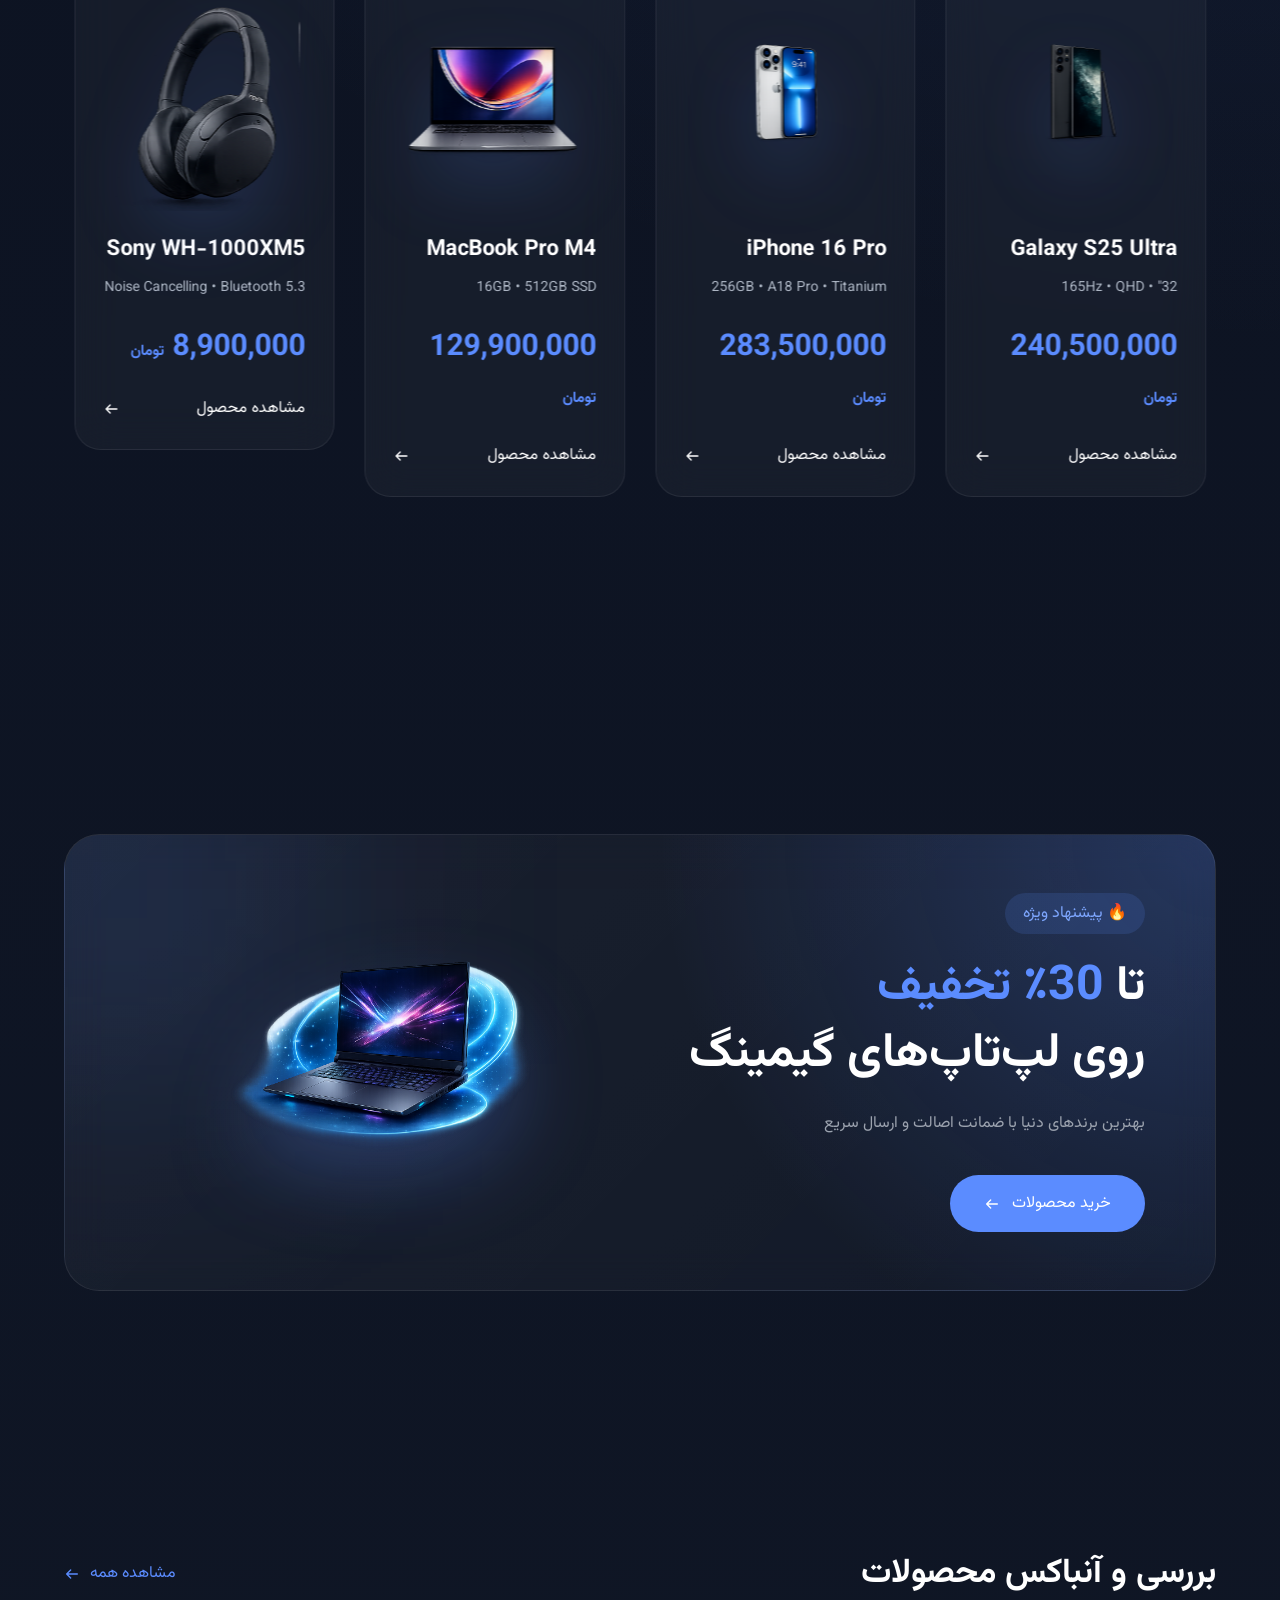
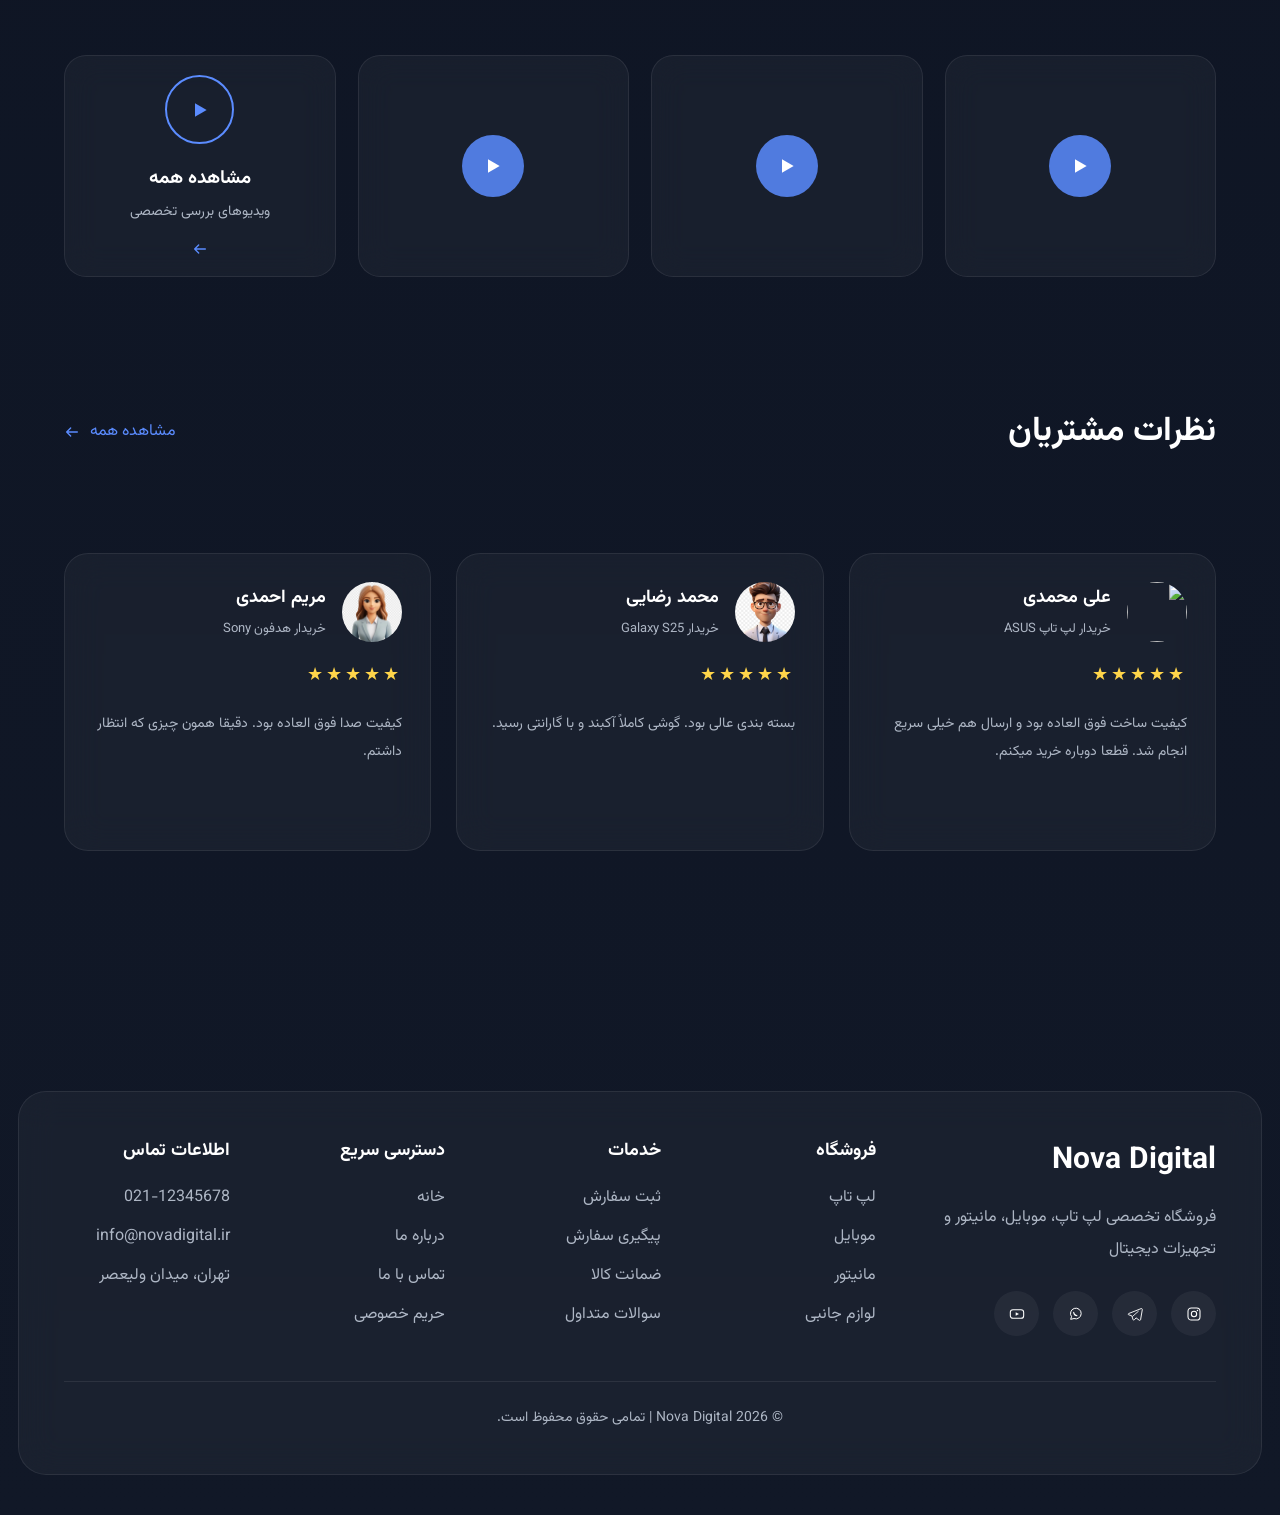
==== commit 6e770ab3: "update4" ====
--- a/index.html
+++ b/index.html
@@ -21,6 +21,7 @@
   <body>
     <script src="icons.js"></script>
     <!-- start header -->
+
     <!-- بنر بالای صفحه -->
     <div class="top-banner" id="topBanner">
       <p>
@@ -69,15 +70,15 @@
           </button>
           <svg class="icon"><use href="#icon-user"></use></svg>
           <a href="cart.html"
-            ><svg class="icon"><use href="#icon-cart-shopping"></use></svg
-          ></a>
+            ><svg class="icon"><use href="#icon-cart-shopping"></use></svg>
+          </a>
         </div>
 
         <!-- موبایل -->
         <div class="mobile-icons">
           <a href="#">
-            <svg class="icon"><use href="#icon-heart-outline"></use></svg
-          ></a>
+            <svg class="icon"><use href="#icon-heart-outline"></use></svg>
+          </a>
           <button type="button" class="search-trigger" aria-label="جستجو">
             <svg class="icon"><use href="#icon-magnifying-glass"></use></svg>
           </button>
@@ -558,20 +559,20 @@
 
           <div class="footer-social">
             <a href="#"
-              ><svg class="icon"><use href="#icon-instagram"></use></svg
-            ></a>
+              ><svg class="icon"><use href="#icon-instagram"></use></svg>
+            </a>
 
             <a href="#"
-              ><svg class="icon"><use href="#icon-telegram"></use></svg
-            ></a>
+              ><svg class="icon"><use href="#icon-telegram"></use></svg>
+            </a>
 
             <a href="#"
-              ><svg class="icon"><use href="#icon-whatsapp"></use></svg
-            ></a>
+              ><svg class="icon"><use href="#icon-whatsapp"></use></svg>
+            </a>
 
             <a href="#"
-              ><svg class="icon"><use href="#icon-youtube"></use></svg
-            ></a>
+              ><svg class="icon"><use href="#icon-youtube"></use></svg>
+            </a>
           </div>
         </div>
 
@@ -750,7 +751,7 @@
         <span>سبد</span>
       </a>
 
-      <a href="#">
+      <a href="account.html">
         <svg class="icon"><use href="#icon-user"></use></svg>
         <span>حساب</span>
       </a>
--- a/home.css
+++ b/home.css
@@ -554,7 +554,7 @@
   align-items: center;
   height: 230px;
   margin-top: 15px;
-  loading:lazay;
+  loading: lazay;
 }
 
 .product-image img {
@@ -729,7 +729,7 @@
 .videos {
   width: 90%;
   margin: -20% auto;
-  loading: la
+  loading: la;
 }
 
 .section-title {
@@ -1160,22 +1160,6 @@
   .header-icons {
     display: none;
   }
-  .mobile-icons {
-    display: flex;
-    align-items: center;
-    gap: 18px;
-  }
-
-  .mobile-icons .icon {
-    font-size: 16px;
-    color: #fff;
-    cursor: pointer;
-    transition: 0.3s;
-  }
-
-  .mobile-icons .icon:hover {
-    color: var(--primary);
-  }
   /* ================= HERO ================= */
 
   .hero {
@@ -1184,7 +1168,7 @@
     justify-content: center;
     text-align: center;
     min-height: auto;
-    margin: 0;
+    margin-top: 50px;
     padding-top: 110px;
     padding-bottom: 30px;
   }
@@ -1200,7 +1184,7 @@
   }
 
   .hero-content p {
-    width: 100%;
+    width: 90%;
     margin: 0 auto 24px;
     font-size: 13.5px;
     line-height: 1.9;
@@ -1216,7 +1200,9 @@
     display: flex;
     flex-direction: column;
   }
-
+  .btn-secondary {
+    background: var(--primary);
+  }
   /* ================= FEATURES ================= */
 
   .features {
@@ -1229,7 +1215,9 @@
   .line {
     display: none;
   }
-
+  .feature .icon{
+    display: none;
+  }
   /* ================= BOTTOM NAV ================= */
 
   .bottom-nav {
@@ -1811,7 +1799,9 @@
   opacity: 0;
   visibility: hidden;
   pointer-events: none;
-  transition: opacity 0.3s ease, visibility 0.3s ease;
+  transition:
+    opacity 0.3s ease,
+    visibility 0.3s ease;
 }
 
 .search-overlay.active {
